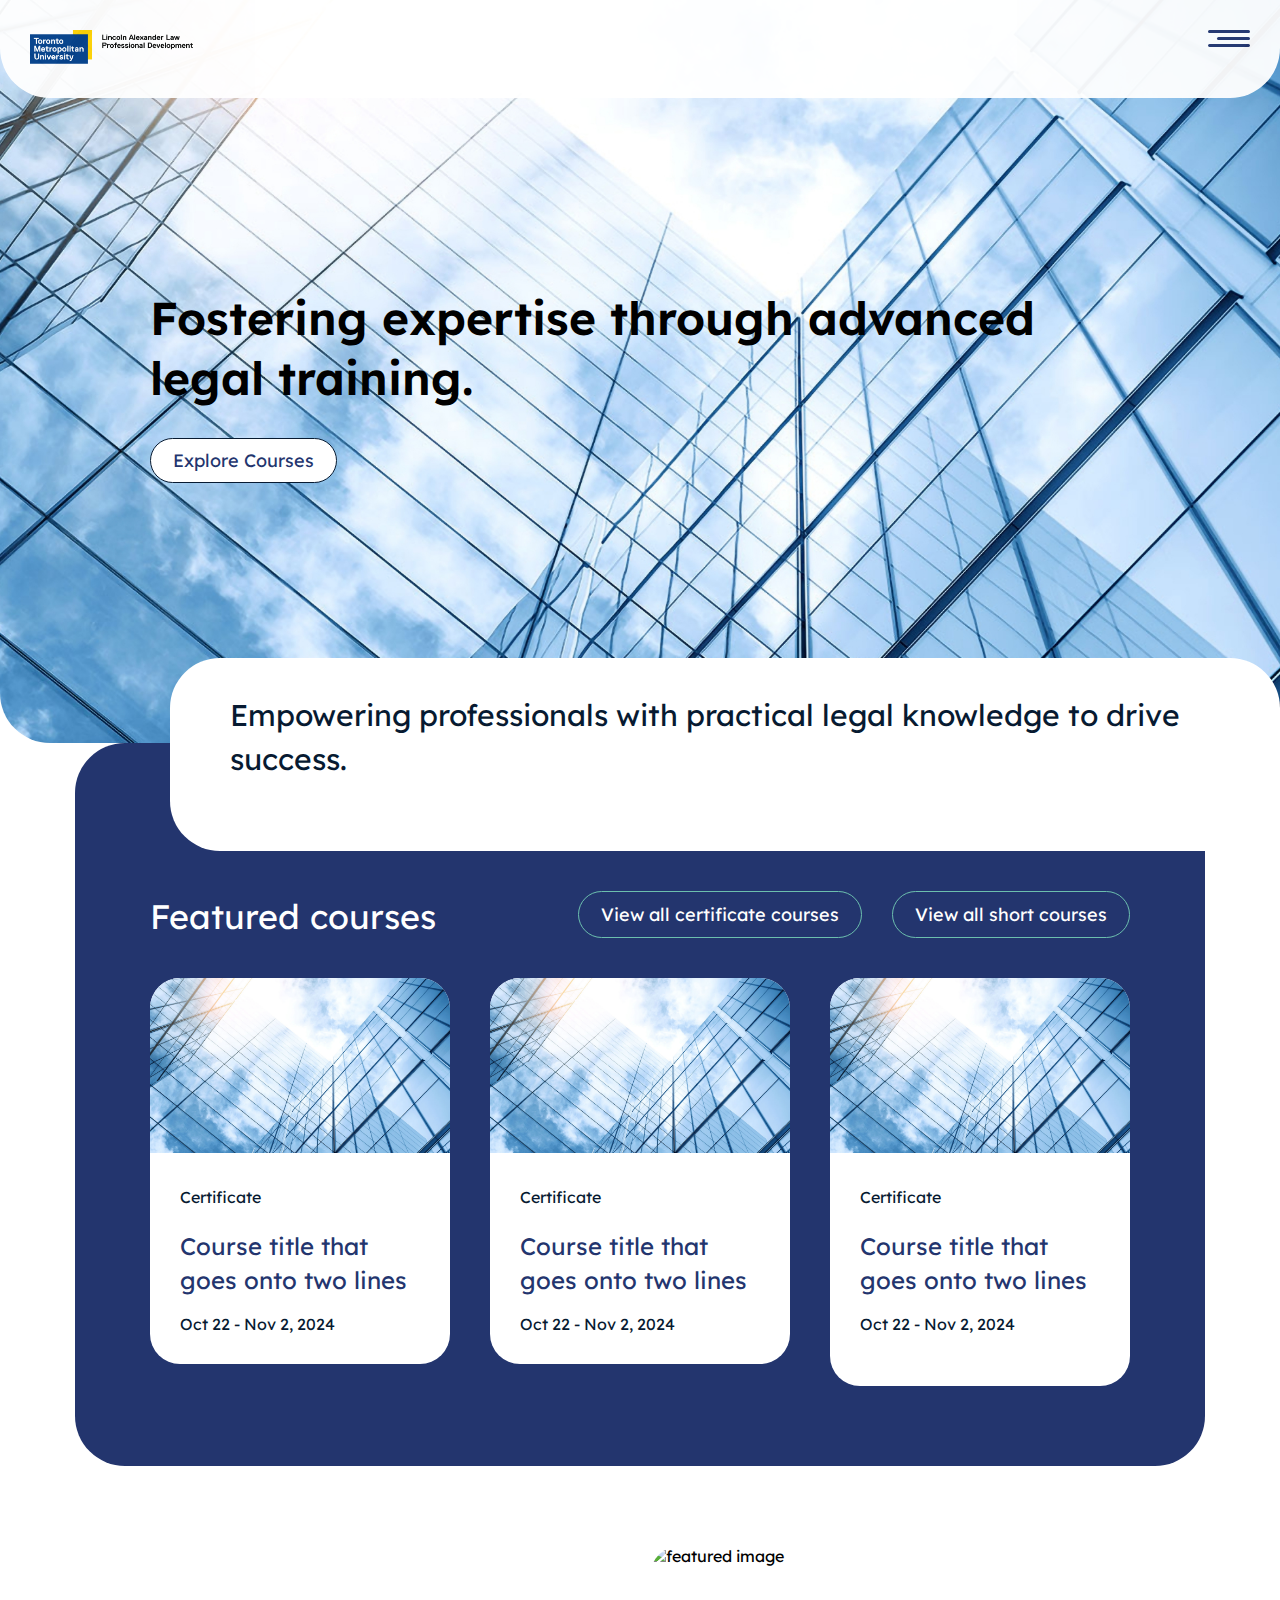
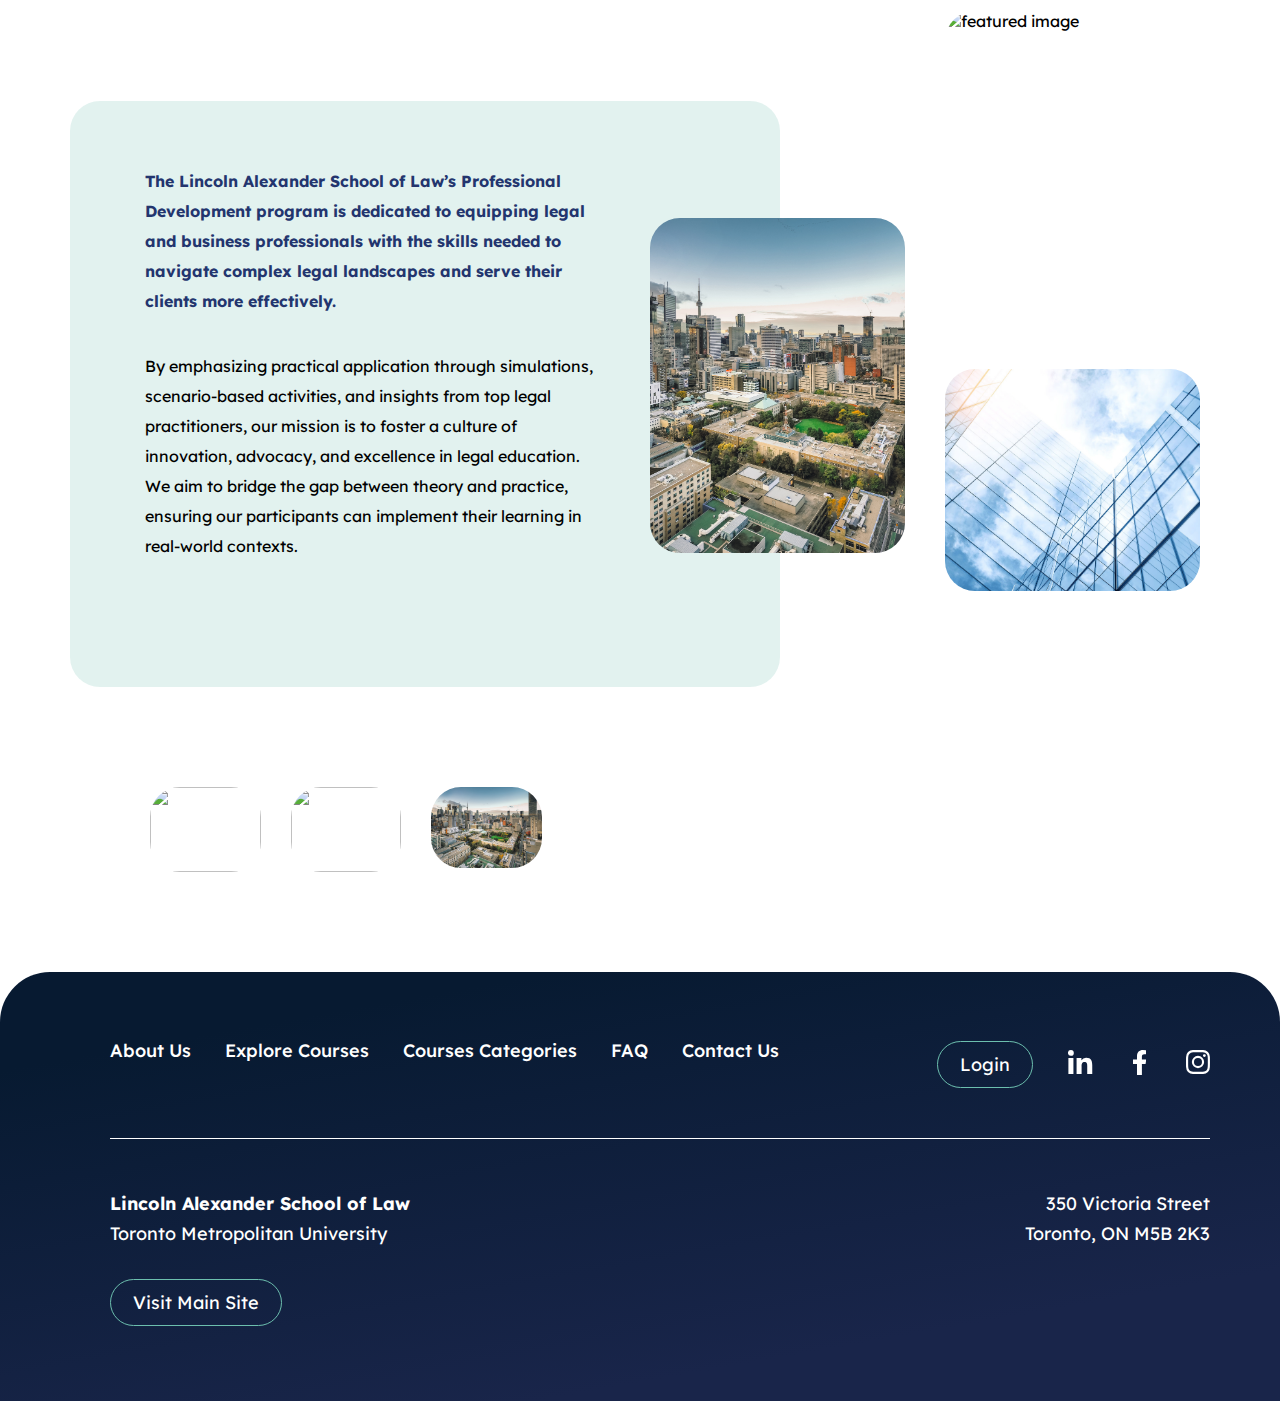
==== index.html @ a950a089 "First commit" ====
<!DOCTYPE html>
<html lang="en">
<head>
    <meta charset="UTF-8">
    <meta name="viewport" content="width=device-width, initial-scale=1.0">

    <!-- fonts -->
    <link rel="preconnect" href="https://fonts.googleapis.com">
    <link rel="preconnect" href="https://fonts.gstatic.com" crossorigin>
    <link href="https://fonts.googleapis.com/css2?family=Lexend:wght@100..900&display=swap" rel="stylesheet">

    <!-- css -->
    <link rel="stylesheet" href="css/style.css">
    <link rel="stylesheet" href="css/header.css">
    <link rel="stylesheet" href="css/homepage/hero.css">
    <link rel="stylesheet" href="css/homepage/resources.css">
    <link rel="stylesheet" href="css/homepage/featured-text.css">
    <link rel="stylesheet" href="css/homepage/testimonial.css">
    <link rel="stylesheet" href="css/footer.css">
     
    <title>Lincoln Alexander Law</title>
</head>
<body>
    <!-- HEADER -->
    <header class="header-wrapper">

        <div class="header-logo-wrapper">
            <a href="#" class="header-logo"><img src="media/logo.png" alt="Lincoln Alexander Law logo"></a>
            <div class="header-hamburger-menu" tabindex="0">

                <svg xmlns="http://www.w3.org/2000/svg" width="42" height="17" viewBox="0 0 42 17">
                    <g id="Group_730" data-name="Group 730" transform="translate(-309 -52)">
                      <g id="Group_729" data-name="Group 729" transform="translate(-308.346 -19.589)">
                        <g id="Group_725" data-name="Group 725" transform="translate(617.346 71.635)">
                          <rect id="Rectangle_730" data-name="Rectangle 730" width="42" height="3" rx="1.5" transform="translate(0 13.955)" fill="#23356e"/>
                          <rect id="Rectangle_731" data-name="Rectangle 731" width="33" height="3" rx="1.5" transform="translate(9 6.955)" fill="#23356e"/>
                          <rect id="Rectangle_732" data-name="Rectangle 732" width="42" height="3" rx="1.5" transform="translate(0 -0.045)" fill="#23356e"/>
                        </g>
                      </g>
                    </g>
                </svg>
                  
            </div>
        </div>
        
        <div class="header-menus">
            <div class="header-secondary-menu">
                <a href="#" class="login-button-laptop btn-white">Login</a>
                <a href="#" class="cart-button-laptop"></a>
                <a href="#" class="search-button-laptop"></a>
                <input class="search-bar" type="search" placeholder="Search">
                <div class="header-hamburger-menu-close" tabindex="0"></div>
            </div>

            <div class="header-primary-menu">
                <a href="#" class="primary-menu-item">About Us</a>
                <a href="#" class="primary-menu-item">Explore Courses <div><!-- sub-menu --></div></a>
                <a href="#" class="primary-menu-item">Courses Categories</a>
                <a href="#" class="primary-menu-item">FAQ</a>
                <a href="#" class="primary-menu-item">Contact Us</a>
            </div>

            <a href="#" class="header-cart-btn"></a>

            <a href="#" class="header-login btn-white">Login</a>

            <div class="social-links">
                <a href="#" class="social-link">
                    <svg xmlns="http://www.w3.org/2000/svg" width="24.256" height="24.255" viewBox="0 0 24.256 24.255">
                        <path id="Icon_awesome-linkedin-in" data-name="Icon awesome-linkedin-in" d="M5.429,24.256H.4V8.062H5.429ZM2.912,5.853a2.926,2.926,0,1,1,2.912-2.94A2.937,2.937,0,0,1,2.912,5.853Zm21.338,18.4H19.232V16.373c0-1.879-.038-4.288-2.615-4.288-2.615,0-3.015,2.041-3.015,4.153v8.018H8.579V8.062H13.4v2.209h.07a5.284,5.284,0,0,1,4.758-2.615c5.089,0,6.025,3.351,6.025,7.7v8.9Z" transform="translate(0 -0.001)" fill="#fff"/>
                    </svg>
                </a>
                <a href="#" class="social-link">
                    <svg xmlns="http://www.w3.org/2000/svg" width="13.439" height="25.092" viewBox="0 0 13.439 25.092">
                        <path id="Icon_awesome-facebook-f" data-name="Icon awesome-facebook-f" d="M14.168,14.114l.7-4.541H10.507V6.626a2.271,2.271,0,0,1,2.56-2.453h1.981V.307A24.157,24.157,0,0,0,11.532,0C7.944,0,5.6,2.175,5.6,6.112V9.573H1.609v4.541H5.6V25.092h4.909V14.114Z" transform="translate(-1.609)" fill="#fff"/>
                    </svg>
                </a>
                <a href="#" class="social-link">
                    <svg id="Group_476" data-name="Group 476" xmlns="http://www.w3.org/2000/svg" width="23.984" height="23.979" viewBox="0 0 23.984 23.979">
                        <path id="Icon_awesome-instagram" data-name="Icon awesome-instagram" d="M11.99,8.079a6.148,6.148,0,1,0,6.148,6.148A6.138,6.138,0,0,0,11.99,8.079Zm0,10.145a4,4,0,1,1,4-4,4,4,0,0,1-4,4Zm7.833-10.4a1.434,1.434,0,1,1-1.434-1.434A1.431,1.431,0,0,1,19.823,7.828Zm4.072,1.455a7.1,7.1,0,0,0-1.937-5.024,7.143,7.143,0,0,0-5.024-1.937c-1.98-.112-7.914-.112-9.893,0A7.133,7.133,0,0,0,2.016,4.254,7.12,7.12,0,0,0,.079,9.278c-.112,1.98-.112,7.914,0,9.893A7.1,7.1,0,0,0,2.016,24.2,7.152,7.152,0,0,0,7.04,26.133c1.98.112,7.914.112,9.893,0A7.1,7.1,0,0,0,21.958,24.2a7.143,7.143,0,0,0,1.937-5.024C24.007,17.192,24.007,11.263,23.895,9.283ZM21.337,21.3a4.047,4.047,0,0,1-2.279,2.279c-1.578.626-5.324.482-7.068.482s-5.5.139-7.068-.482A4.047,4.047,0,0,1,2.642,21.3c-.626-1.578-.482-5.324-.482-7.068s-.139-5.5.482-7.068A4.047,4.047,0,0,1,4.921,4.88C6.5,4.254,10.245,4.4,11.99,4.4s5.5-.139,7.068.482a4.047,4.047,0,0,1,2.279,2.279c.626,1.578.482,5.324.482,7.068S21.963,19.722,21.337,21.3Z" transform="translate(0.005 -2.238)" fill="#fff"/>
                    </svg>
                </a>
            </div>
        </div>
    </header>

    <!-- HOMEPAGE -->
    <main class="hp-hero-wrapper">
        <img style="width: 100%;" src="media/hp-hero-bg.jpg" alt="decorative background image depicting Toronto Metropolitan University" class="hp-hero-img">
        <div class="hp-hero-header">Fostering expertise through advanced legal training.</div>
        <a href="#" class="hp-hero-button btn-lt">Explore Courses</a>
    </main>

    <div class="hp-featured-resources-wrapper">
        <div class="hp-resources-featured-text">Empowering professionals with practical legal knowledge to drive success.</div>
        
        <div class="hp-resources-header">

            <div class="hp-resources-header-laptop">
                <div class="hp-resources-header-text">Featured courses</div>

                <div class="hp-resources-header-buttons-laptop">
                    <a class="hp-resources-link-first-laptop btn">View all certificate courses</a>
                    <a class="hp-resources-link-second-laptop btn">View all short courses</a>
                </div>
            </div>

            <div class="hp-resource-cards">
                <div class="hp-resource-card">
                    <img class="hp-resource-card-image" src="media/hp-hero-bg.jpg" alt="Featured Image">
                    
                    <div class="hp-resource-card-content">
                        <div class="hp-resource-card-taxonomy">Certificate</div>
                        <div class="hp-resource-card-title">Course title that goes onto two lines</div>
                        <div class="hp-resource-card-date">Oct 22 - Nov 2, 2024</div>
                    </div>
                </div>
    
                <div class="hp-resource-card">
                    <img class="hp-resource-card-image" src="media/hp-hero-bg.jpg" alt="Featured Image">
                    
                    <div class="hp-resource-card-content">
                        <div class="hp-resource-card-taxonomy">Certificate</div>
                        <div class="hp-resource-card-title">Course title that goes onto two lines</div>
                        <div class="hp-resource-card-date">Oct 22 - Nov 2, 2024</div>
                    </div>
                </div>
    
                <div class="hp-resource-card">
                    <img class="hp-resource-card-image" src="media/hp-hero-bg.jpg" alt="Featured Image">
                    
                    <div class="hp-resource-card-content">
                        <div class="hp-resource-card-taxonomy">Certificate</div>
                        <div class="hp-resource-card-title">Course title that goes onto two lines</div>
                        <div class="hp-resource-card-date">Oct 22 - Nov 2, 2024</div>
                    </div>
                </div>
            </div>

            <div class="hp-resources-header-buttons">
                <a class="hp-resources-link-first btn">View all certificate courses</a>
                <a class="hp-resources-link-second btn">View all short courses</a>
            </div>
        </div>
    </div>

    <div class="hp-featured-text-wrapper">
        <div class="hp-featured-text">
            <div class="hp-featured-text-title">The Lincoln Alexander School of Law’s Professional Development program is dedicated to equipping legal and business professionals with the skills needed to navigate complex legal landscapes and serve their clients more effectively.</div>
            <div class="hp-featured-text-subtitle">By emphasizing practical application through simulations, scenario-based activities, and insights from top legal practitioners, our mission is to foster a culture of innovation, advocacy, and excellence in legal education. We aim to bridge the gap between theory and practice, ensuring our participants can implement their learning in real-world contexts.</div>
        </div>

        <div class="hp-featured-text-images">
            <img class="hp-featured-text-img hp-featured-text-img-1" src="media/featured-photo-1.jpg" alt="featured image">
            <img class="hp-featured-text-img hp-featured-text-img-2" src="media/featured-photo-2.jpg" alt="featured image">
            <img class="hp-featured-text-img hp-featured-text-img-3" src="media/featured-photo-3.jpg" alt="featured image">
            <img class="hp-featured-text-img hp-featured-text-img-4" src="media/hp-hero-bg.jpg" alt="featured image">
        </div>
    </div>

    <div class="hp-testimonial-wrapper">
        <!-- Mobile/Tablet -->
        <div class="hp-slider-mobile">
            <div class="hp-slider-item-mobile">
                <img src="media/featured-photo-1.jpg">
                <div class="content">
                    <div class="hp-testimonial-text">
                        I have gained valuable insights into the integration of functions like legal with cybersecurity, highlighting the critical importance of this collaboration.
                    </div>
                    <div class="hp-testimonial-author">
                        Neil Gaiman, Creative Writing Specialist, PwC
                    </div>
                </div>
            </div>

            <div class="hp-slider-item-mobile">
                <img src="media/featured-photo-2.jpg">
                <div class="content">
                    <div class="hp-testimonial-text">
                        I have gained valuable insights into the integration of functions like legal with cybersecurity, highlighting the critical importance of this collaboration. The knowledge acquired can be immediately applied to my work with clients. This program was well-designed and thoughtfully executed. I appreciated learning from various experienced professionals. Thank you for this excellent and necessary program.
                    </div>
                    <div class="hp-testimonial-author">
                        Christabel Thomas, Cybersecurity and Privacy Specialist, PwC
                    </div>
                </div>
            </div>

            <div class="hp-slider-item-mobile">
                <img src="media/featured-photo-3.jpg">
                <div class="content">
                    <div class="hp-testimonial-text">
                        I have gained valuable insights into the integration of functions like legal with cybersecurity.
                    </div>
                    <div class="hp-testimonial-author">
                        Christabel Thomas, Cybersecurity and Privacy Specialist, PwC
                    </div>
                </div>
            </div>
        </div>

        <div class="hp-slider-buttons">
            <button class="hp-slider-btn hp-slider-prev" onclick="plusDivs(-1)"></button>
            <button class="hp-slider-btn hp-slider-next" onclick="plusDivs(1)"></button>
        </div>
        
        <!-- Laptop/Desktop -->
        <div class="hp-slider-laptop">
            <div class="hp-slider-item-laptop" style="display:none">
                <img src="media/featured-photo-1.jpg">

                <div class="content">
                    <div class="hp-testimonial-text">
                        I have gained valuable insights into the integration of functions like legal with cybersecurity, highlighting the critical importance of this collaboration. The knowledge acquired can be immediately applied to my work with clients. This program was well-designed and thoughtfully executed. I appreciated learning from various experienced professionals. Thank you for this excellent and necessary program.
                    </div>
                    <div class="hp-testimonial-author">
                        Christabel Thomas, Cybersecurity and Privacy Specialist, PwC
                    </div>
                </div>
            </div>

            <div class="hp-slider-item-laptop" style="display:none">
                <img src="media/featured-photo-2.jpg">

                <div class="content">
                    <div class="hp-testimonial-text">
                        I have gained valuable insights.
                    </div>
                    <div class="hp-testimonial-author">
                        Christabel Thomas, Cybersecurity and Privacy Specialist, PwC
                    </div>
                </div>
            </div>

            <div class="hp-slider-item-laptop" style="display:none">
                <img src="media/featured-photo-3.jpg">

                <div class="content">
                    <div class="hp-testimonial-text">
                        I have gained valuable insights into the integration of functions like legal with cybersecurity.
                    </div>
                    <div class="hp-testimonial-author">
                        Christabel Thomas, Cybersecurity and Privacy Specialist, PwC
                    </div>
                </div>
            </div>
          
            <div class="thumbnails">
              <div class="thumbnail">
                <img class="thumbnail-img" src="media/featured-photo-1.jpg" style="cursor:pointer" onclick="currentDiv(1)">
              </div>
              <div class="thumbnail">
                <img class="thumbnail-img" src="media/featured-photo-2.jpg" style="cursor:pointer" onclick="currentDiv(2)">
              </div>
              <div class="thumbnail">
                <img class="thumbnail-img" src="media/featured-photo-3.jpg" style="cursor:pointer" onclick="currentDiv(3)">
              </div>
            </div>
        </div>
    </div>

    <!-- FOOTER -->
    <footer class="footer-wrapper">
        <div class="footer-top-content">

            <div class="footer-secondary-menu">
                <div class="social-links">
                    <a href="#" class="social-link">
                        <svg xmlns="http://www.w3.org/2000/svg" width="24.256" height="24.255" viewBox="0 0 24.256 24.255">
                            <path id="Icon_awesome-linkedin-in" data-name="Icon awesome-linkedin-in" d="M5.429,24.256H.4V8.062H5.429ZM2.912,5.853a2.926,2.926,0,1,1,2.912-2.94A2.937,2.937,0,0,1,2.912,5.853Zm21.338,18.4H19.232V16.373c0-1.879-.038-4.288-2.615-4.288-2.615,0-3.015,2.041-3.015,4.153v8.018H8.579V8.062H13.4v2.209h.07a5.284,5.284,0,0,1,4.758-2.615c5.089,0,6.025,3.351,6.025,7.7v8.9Z" transform="translate(0 -0.001)" fill="#fff"/>
                        </svg>
                    </a>
                    <a href="#" class="social-link">
                        <svg xmlns="http://www.w3.org/2000/svg" width="13.439" height="25.092" viewBox="0 0 13.439 25.092">
                            <path id="Icon_awesome-facebook-f" data-name="Icon awesome-facebook-f" d="M14.168,14.114l.7-4.541H10.507V6.626a2.271,2.271,0,0,1,2.56-2.453h1.981V.307A24.157,24.157,0,0,0,11.532,0C7.944,0,5.6,2.175,5.6,6.112V9.573H1.609v4.541H5.6V25.092h4.909V14.114Z" transform="translate(-1.609)" fill="#fff"/>
                        </svg>
                    </a>
                    <a href="#" class="social-link">
                        <svg id="Group_476" data-name="Group 476" xmlns="http://www.w3.org/2000/svg" width="23.984" height="23.979" viewBox="0 0 23.984 23.979">
                            <path id="Icon_awesome-instagram" data-name="Icon awesome-instagram" d="M11.99,8.079a6.148,6.148,0,1,0,6.148,6.148A6.138,6.138,0,0,0,11.99,8.079Zm0,10.145a4,4,0,1,1,4-4,4,4,0,0,1-4,4Zm7.833-10.4a1.434,1.434,0,1,1-1.434-1.434A1.431,1.431,0,0,1,19.823,7.828Zm4.072,1.455a7.1,7.1,0,0,0-1.937-5.024,7.143,7.143,0,0,0-5.024-1.937c-1.98-.112-7.914-.112-9.893,0A7.133,7.133,0,0,0,2.016,4.254,7.12,7.12,0,0,0,.079,9.278c-.112,1.98-.112,7.914,0,9.893A7.1,7.1,0,0,0,2.016,24.2,7.152,7.152,0,0,0,7.04,26.133c1.98.112,7.914.112,9.893,0A7.1,7.1,0,0,0,21.958,24.2a7.143,7.143,0,0,0,1.937-5.024C24.007,17.192,24.007,11.263,23.895,9.283ZM21.337,21.3a4.047,4.047,0,0,1-2.279,2.279c-1.578.626-5.324.482-7.068.482s-5.5.139-7.068-.482A4.047,4.047,0,0,1,2.642,21.3c-.626-1.578-.482-5.324-.482-7.068s-.139-5.5.482-7.068A4.047,4.047,0,0,1,4.921,4.88C6.5,4.254,10.245,4.4,11.99,4.4s5.5-.139,7.068.482a4.047,4.047,0,0,1,2.279,2.279c.626,1.578.482,5.324.482,7.068S21.963,19.722,21.337,21.3Z" transform="translate(0.005 -2.238)" fill="#fff"/>
                        </svg>
                    </a>
                </div>

                <a href="#" class="login-button btn">Login</a>
            </div>

            <div class="footer-primary-menu">
                <a href="#" class="primary-menu-item">About Us</a>
                <a href="#" class="primary-menu-item">Explore Courses <div><!-- sub-menu --></div></a>
                <a href="#" class="primary-menu-item">Courses Categories</a>
                <a href="#" class="primary-menu-item">FAQ</a>
                <a href="#" class="primary-menu-item">Contact Us</a>
            </div>
           
        </div>

        <div class="footer-bottom-content">
            <div class="footer-credentials">
                <div class="footer-credentials-text">
                    <b>Lincoln Alexander School of Law</b>
                    Toronto Metropolitan University
                </div>

                <a class="footer-credentials-button btn" href="#">Visit Main Site</a>
            </div>

            <div class="footer-address">350 Victoria Street <br> Toronto, ON M5B 2K3</div>
        </div>
    </footer>

    <!-- hamburger menu script -->
    <script>
        document.querySelector('.header-hamburger-menu').addEventListener('click', function() {
            document.querySelector('.header-menus').classList.add('active');
        });

        document.querySelector('.header-hamburger-menu-close').addEventListener('click', function() {
            document.querySelector('.header-menus').classList.remove('active');
        });

        document.querySelector('.header-hamburger-menu').addEventListener('keydown', function(event) {
            if (event.key === 'Enter') {
                document.querySelector('.header-menus').classList.add('active');
            }
        });

        document.querySelector('.header-hamburger-menu-close').addEventListener('keydown', function(event) {
            if (event.key === 'Enter') {
                document.querySelector('.header-menus').classList.remove('active');
            }
        });
    </script>

    <!-- mobile testimonial slider script -->
    <script>
        var slideIndex = 1;
        showDivs(slideIndex);
        
        function plusDivs(n) {
            showDivs(slideIndex += n);
        }
        
        function showDivs(n) {
            var i;
            var x = document.getElementsByClassName("hp-slider-item-mobile");
            if (n > x.length) {slideIndex = 1}
            if (n < 1) {slideIndex = x.length}
            for (i = 0; i < x.length; i++) {
                x[i].style.display = "none";  
            }
            x[slideIndex-1].style.display = "block";  
        }
    </script>

    <!-- laptop testimonial slider script -->
    <script>
        function currentDiv(n) {
        showDivs(slideIndex = n);
        }
        
        function showDivs(n) {
        var i;
        var x = document.getElementsByClassName("hp-slider-item-laptop");
        var dots = document.getElementsByClassName("thumbnail-img");
        if (n > x.length) {slideIndex = 1}
        if (n < 1) {slideIndex = x.length}
        for (i = 0; i < x.length; i++) {
            x[i].style.display = "none";
        }
        for (i = 0; i < dots.length; i++) {
            dots[i].className = dots[i].className.replace(" w3-opacity-off", "");
        }
        x[slideIndex-1].style.display = "flex";
        dots[slideIndex-1].className += " w3-opacity-off";
        }
    </script>
</body>
</html>
---- css/style.css ----
body {
    font-family: "Lexend", sans-serif;
    margin: 0;
}

a {
    text-decoration: none;
}

a:focus {
    outline-offset: 2px;
    outline: 2px dotted var(--gradient-blue);
    text-decoration: underline;
}

a:hover {
    text-decoration: underline;
}

.header-wrapper .header-logo img { 
    height: auto;
    width: 163px;
}

/* colours & font weight */
:root {
    --white: #FFFFFF;
    --black: #000000;
    --yellow: #FEDC00;
    --green: #6CBFAE;
    --light-blue: #084E99;
    --blue: #23356E;
    --dark-blue: #071A31;
    --gradient-blue: linear-gradient(170deg, rgba(7,26,49,1) 15%, rgba(25,37,74,1) 80%);

    --light: 300;
    --regular: 400;
    --medium: 500;
    --semibold: 600;
    --bold: 700;
    --extrabold: 800;
}

/* buttons */
.btn {
    background-color: transparent;
    border-radius: 25px;
    border: 1px solid var(--green);
    color: var(--white);
    display: flex;
    font-size: 18px;
    padding: 11px 22px;
    width: fit-content;
    height: fit-content;
}

.btn:focus,
.btn-lt:focus,
.btn-white:focus {
    /* outline-offset: 4px;
    outline: 2px dotted var(--white); */
    text-decoration: none;
    position: relative;
}

.btn:focus:before,
.btn-lt:focus:before,
.btn-white:focus:before {
    content: "";
    top: -6px;
    left: -6px;
    right: -6px;
    bottom: -6px;
    border: var(--black) 2px dotted;
    position: absolute;
}

.btn:focus::after,
.btn-lt:focus::after,
.btn-white:focus::after {
    content: "";
    top: -10px;
    left: -10px;
    right: -10px;
    bottom: -10px;
    border: var(--white) 2px dotted;
    position: absolute;
}

.btn:hover,
.btn-lt:hover,
.btn-white:hover {
    text-decoration: none;
}

.btn-lt {
    background-color: var(--white);
    border-radius: 25px;
    border: 1px solid var(--dark-blue);
    color: var(--blue);
    display: flex;
    font-size: 18px;
    padding: 10px 22px;
    width: fit-content;
    height: fit-content;
}

.btn-white {
    background-color: var(--white);
    border-radius: 25px;
    border: 1px solid var(--white);
    color: var(--blue);
    display: flex;
    font-size: 18px;
    padding: 10px 22px;
    width: fit-content;
    height: fit-content;
}
---- css/header.css ----
.header-wrapper .header-logo-wrapper { 
    background-color: white;
    border-radius: 0 0 50px 50px;
    display: flex;
    justify-content: space-between;
    opacity: 0.95;
    padding: 30px;
}

.header-wrapper .header-logo:focus {
    outline-offset: 2px;
    outline: 2px dotted var(--black);
}

.header-wrapper .header-logo img { 
    height: auto;
    width: 163px;
}

.header-wrapper .header-menus {
    display: none;
    align-items: center;
    background-color: var(--blue);
    flex-direction: column;
    height: 100%;
    justify-content: center;
    left: 0;
    position: fixed;
    top: 0;
    width: 100%;
    z-index: 1000;
}

.header-wrapper .header-menus.active {
    display: flex;
    justify-content: flex-start;
}

.header-wrapper .header-hamburger-menu {
    cursor: pointer;
}

.header-wrapper .header-hamburger-menu:focus {
    outline-offset: 2px;
    outline: 2px dotted var(--black);
}

.header-wrapper .header-menus .header-secondary-menu { 
    align-items: center;
    display: flex;
    flex-direction: row;
    padding: 45px 35px;
}

.header-wrapper .header-menus .header-secondary-menu .login-button-laptop { 
    display: none;
}

.header-wrapper .header-menus .header-secondary-menu .cart-button-laptop { 
    display: none;
}

/* .header-wrapper .header-menus .header-secondary-menu .cart-button-laptop img { 

}

.header-wrapper .header-menus .header-secondary-menu .search-button { 
   
}

.header-wrapper .header-menus .header-secondary-menu .search-button img { 

} */

.header-wrapper .header-menus .header-secondary-menu .search-bar { 
    border-radius: 22px;
    border: none;
    color: var(--dark-blue);
    font-size: 16px;
    height: 44px;
    padding: 0 15px;
}

.header-wrapper .header-menus .header-secondary-menu .search-bar:focus {
    outline-offset: 5px;
    outline: 2px dotted var(--white);
}

::placeholder {
    color: var(--dark-blue);
    opacity: 1;
}
  
::-ms-input-placeholder {
    color: var(--dark-blue);
}

.header-wrapper .header-menus .header-secondary-menu .header-hamburger-menu-close { 
   content: url("data:image/svg+xml,%3Csvg id='Component_38_1' data-name='Component 38 – 1' xmlns='http://www.w3.org/2000/svg' width='45.539' height='45.539' viewBox='0 0 45.539 45.539'%3E%3Cg id='Ellipse_5158' data-name='Ellipse 5158' fill='none' stroke='%23fff' stroke-width='4'%3E%3Ccircle cx='22.769' cy='22.769' r='22.769' stroke='none'/%3E%3Ccircle cx='22.769' cy='22.769' r='20.769' fill='none'/%3E%3C/g%3E%3Cg id='Group_659' data-name='Group 659' transform='translate(22.77 10.809) rotate(45)'%3E%3Cpath id='Path_615' data-name='Path 615' d='M0,0V16.914' transform='translate(8.457)' fill='none' stroke='%23fff' stroke-width='4'/%3E%3Cpath id='Path_616' data-name='Path 616' d='M0,0V16.914' transform='translate(16.914 8.456) rotate(90)' fill='none' stroke='%23fff' stroke-width='4'/%3E%3C/g%3E%3Cg id='Group_667' data-name='Group 667' transform='translate(22.77 10.809) rotate(45)'%3E%3Cpath id='Path_615-2' data-name='Path 615' d='M0,0V16.914' transform='translate(8.457)' fill='none' stroke='%23fff' stroke-width='4'/%3E%3Cpath id='Path_616-2' data-name='Path 616' d='M0,0V16.914' transform='translate(16.914 8.456) rotate(90)' fill='none' stroke='%23fff' stroke-width='4'/%3E%3C/g%3E%3C/svg%3E%0A");
   margin-left: 23px;
}

.header-wrapper .header-menus .header-secondary-menu .header-hamburger-menu-close:focus { 
    outline-offset: 5px;
    outline: 2px dotted var(--white);
}

.header-wrapper .header-menus .header-primary-menu { 
    align-items: center;
    display: flex;
    flex-direction: column;
    margin-bottom: 43px;
}

.header-wrapper .header-menus .header-cart-btn { 
    height: 45px;
    width: 45px;
    margin-bottom: 60px;
}

.header-wrapper .header-menus .header-cart-btn:hover::after,
.header-wrapper .header-menus .header-cart-btn:focus::after { 
    content: url("data:image/svg+xml,%3Csvg id='Component_23_5' data-name='Component 23 – 5' xmlns='http://www.w3.org/2000/svg' width='45' height='45' viewBox='0 0 45 45'%3E%3Cg id='Path_646' data-name='Path 646' fill='%23fff'%3E%3Cpath d='M 22.5 44.5 C 19.52980041503906 44.5 16.64871025085449 43.91838836669922 13.93675994873047 42.77133941650391 C 11.31707000732422 41.66329956054688 8.964249610900879 40.07695007324219 6.943649768829346 38.05635070800781 C 4.923049926757812 36.03575134277344 3.336699962615967 33.68292999267578 2.228660106658936 31.06324005126953 C 1.081609964370728 28.35128974914551 0.5 25.47019958496094 0.5 22.5 C 0.5 19.52980041503906 1.081609964370728 16.64871025085449 2.228660106658936 13.93675994873047 C 3.336699962615967 11.31707000732422 4.923049926757812 8.964249610900879 6.943649768829346 6.943649768829346 C 8.964249610900879 4.923049926757812 11.31707000732422 3.336699962615967 13.93675994873047 2.228660106658936 C 16.64871025085449 1.081609964370728 19.52980041503906 0.5 22.5 0.5 C 25.47019958496094 0.5 28.35128974914551 1.081609964370728 31.06324005126953 2.228660106658936 C 33.68292999267578 3.336699962615967 36.03575134277344 4.923049926757812 38.05635070800781 6.943649768829346 C 40.07695007324219 8.964249610900879 41.66329956054688 11.31707000732422 42.77133941650391 13.93675994873047 C 43.91838836669922 16.64871025085449 44.5 19.52980041503906 44.5 22.5 C 44.5 25.47019958496094 43.91838836669922 28.35128974914551 42.77133941650391 31.06324005126953 C 41.66329956054688 33.68292999267578 40.07695007324219 36.03575134277344 38.05635070800781 38.05635070800781 C 36.03575134277344 40.07695007324219 33.68292999267578 41.66329956054688 31.06324005126953 42.77133941650391 C 28.35128974914551 43.91838836669922 25.47019958496094 44.5 22.5 44.5 Z' stroke='none'/%3E%3Cpath d='M 22.5 1 C 19.59708023071289 1 16.78152084350586 1.568321228027344 14.13154029846191 2.689170837402344 C 11.57144927978516 3.771991729736328 9.272048950195312 5.322360992431641 7.297199249267578 7.297199249267578 C 5.322360992431641 9.272048950195312 3.771991729736328 11.57144927978516 2.689170837402344 14.13154029846191 C 1.568321228027344 16.78152084350586 1 19.59708023071289 1 22.5 C 1 25.40291976928711 1.568321228027344 28.21847915649414 2.689170837402344 30.86845970153809 C 3.771991729736328 33.42855072021484 5.322360992431641 35.72795104980469 7.297199249267578 37.70280075073242 C 9.272048950195312 39.67763900756836 11.57144927978516 41.22800827026367 14.13154029846191 42.31082916259766 C 16.78152084350586 43.43167877197266 19.59708023071289 44 22.5 44 C 25.40291976928711 44 28.21847915649414 43.43167877197266 30.86845970153809 42.31082916259766 C 33.42855072021484 41.22800827026367 35.72795104980469 39.67763900756836 37.70280075073242 37.70280075073242 C 39.67763900756836 35.72795104980469 41.22800827026367 33.42855072021484 42.31082916259766 30.86845970153809 C 43.43167877197266 28.21847915649414 44 25.40291976928711 44 22.5 C 44 19.59708023071289 43.43167877197266 16.78152084350586 42.31082916259766 14.13154029846191 C 41.22800827026367 11.57144927978516 39.67763900756836 9.272048950195312 37.70280075073242 7.297199249267578 C 35.72795104980469 5.322360992431641 33.42855072021484 3.771991729736328 30.86845970153809 2.689170837402344 C 28.21847915649414 1.568321228027344 25.40291976928711 1 22.5 1 M 22.5 0 C 34.92641067504883 0 45 10.07358932495117 45 22.5 C 45 34.92641067504883 34.92641067504883 45 22.5 45 C 10.07358932495117 45 0 34.92641067504883 0 22.5 C 0 10.07358932495117 10.07358932495117 0 22.5 0 Z' stroke='none' fill='%2323356e'/%3E%3C/g%3E%3Cg id='Icon_feather-shopping-cart' data-name='Icon feather-shopping-cart' transform='translate(12.342 14.028)'%3E%3Cpath id='Path_550' data-name='Path 550' d='M13.614,30.807A.807.807,0,1,1,12.807,30,.807.807,0,0,1,13.614,30.807Z' transform='translate(-6.352 -14.669)' fill='%23fff' stroke='%2323356e' stroke-linecap='round' stroke-linejoin='round' stroke-width='2'/%3E%3Cpath id='Path_551' data-name='Path 551' d='M30.114,30.807A.807.807,0,1,1,29.307,30,.807.807,0,0,1,30.114,30.807Z' transform='translate(-13.976 -14.669)' fill='%23fff' stroke='%2323356e' stroke-linecap='round' stroke-linejoin='round' stroke-width='2'/%3E%3Cpath id='Path_552' data-name='Path 552' d='M1.5,1.5H4.728L6.89,12.3A1.614,1.614,0,0,0,8.5,13.6h7.843a1.614,1.614,0,0,0,1.614-1.3l1.291-6.77H5.534' transform='translate(-1.5 -1.5)' fill='%23fff' stroke='%2323356e' stroke-linecap='round' stroke-linejoin='round' stroke-width='2'/%3E%3C/g%3E%3C/svg%3E%0A");
}

.header-wrapper .header-menus .header-cart-btn:focus::after {
    outline: 2px dotted var(--white);
    outline-offset: 4px;
}

.header-wrapper .header-menus .header-cart-btn::after { 
    height: 45px;
    width: 45px;
    display: block;
    transition: content 0.3s;
    content: url("data:image/svg+xml,%3Csvg id='Component_23_5' data-name='Component 23 – 5' xmlns='http://www.w3.org/2000/svg' width='45' height='45' viewBox='0 0 45 45'%3E%3Cg id='Path_646' data-name='Path 646' fill='rgba(35,53,110,0)'%3E%3Cpath d='M 22.5 44.5 C 19.52980041503906 44.5 16.64871025085449 43.91838836669922 13.93675994873047 42.77133941650391 C 11.31707000732422 41.66329956054688 8.964249610900879 40.07695007324219 6.943649768829346 38.05635070800781 C 4.923049926757812 36.03575134277344 3.336699962615967 33.68292999267578 2.228660106658936 31.06324005126953 C 1.081609964370728 28.35128974914551 0.5 25.47019958496094 0.5 22.5 C 0.5 19.52980041503906 1.081609964370728 16.64871025085449 2.228660106658936 13.93675994873047 C 3.336699962615967 11.31707000732422 4.923049926757812 8.964249610900879 6.943649768829346 6.943649768829346 C 8.964249610900879 4.923049926757812 11.31707000732422 3.336699962615967 13.93675994873047 2.228660106658936 C 16.64871025085449 1.081609964370728 19.52980041503906 0.5 22.5 0.5 C 25.47019958496094 0.5 28.35128974914551 1.081609964370728 31.06324005126953 2.228660106658936 C 33.68292999267578 3.336699962615967 36.03575134277344 4.923049926757812 38.05635070800781 6.943649768829346 C 40.07695007324219 8.964249610900879 41.66329956054688 11.31707000732422 42.77133941650391 13.93675994873047 C 43.91838836669922 16.64871025085449 44.5 19.52980041503906 44.5 22.5 C 44.5 25.47019958496094 43.91838836669922 28.35128974914551 42.77133941650391 31.06324005126953 C 41.66329956054688 33.68292999267578 40.07695007324219 36.03575134277344 38.05635070800781 38.05635070800781 C 36.03575134277344 40.07695007324219 33.68292999267578 41.66329956054688 31.06324005126953 42.77133941650391 C 28.35128974914551 43.91838836669922 25.47019958496094 44.5 22.5 44.5 Z' stroke='none'/%3E%3Cpath d='M 22.5 1 C 19.59708023071289 1 16.78152084350586 1.568321228027344 14.13154029846191 2.689170837402344 C 11.57144927978516 3.771991729736328 9.272048950195312 5.322360992431641 7.297199249267578 7.297199249267578 C 5.322360992431641 9.272048950195312 3.771991729736328 11.57144927978516 2.689170837402344 14.13154029846191 C 1.568321228027344 16.78152084350586 1 19.59708023071289 1 22.5 C 1 25.40291976928711 1.568321228027344 28.21847915649414 2.689170837402344 30.86845970153809 C 3.771991729736328 33.42855072021484 5.322360992431641 35.72795104980469 7.297199249267578 37.70280075073242 C 9.272048950195312 39.67763900756836 11.57144927978516 41.22800827026367 14.13154029846191 42.31082916259766 C 16.78152084350586 43.43167877197266 19.59708023071289 44 22.5 44 C 25.40291976928711 44 28.21847915649414 43.43167877197266 30.86845970153809 42.31082916259766 C 33.42855072021484 41.22800827026367 35.72795104980469 39.67763900756836 37.70280075073242 37.70280075073242 C 39.67763900756836 35.72795104980469 41.22800827026367 33.42855072021484 42.31082916259766 30.86845970153809 C 43.43167877197266 28.21847915649414 44 25.40291976928711 44 22.5 C 44 19.59708023071289 43.43167877197266 16.78152084350586 42.31082916259766 14.13154029846191 C 41.22800827026367 11.57144927978516 39.67763900756836 9.272048950195312 37.70280075073242 7.297199249267578 C 35.72795104980469 5.322360992431641 33.42855072021484 3.771991729736328 30.86845970153809 2.689170837402344 C 28.21847915649414 1.568321228027344 25.40291976928711 1 22.5 1 M 22.5 0 C 34.92641067504883 0 45 10.07358932495117 45 22.5 C 45 34.92641067504883 34.92641067504883 45 22.5 45 C 10.07358932495117 45 0 34.92641067504883 0 22.5 C 0 10.07358932495117 10.07358932495117 0 22.5 0 Z' stroke='none' fill='%23fff'/%3E%3C/g%3E%3Cg id='Icon_feather-shopping-cart' data-name='Icon feather-shopping-cart' transform='translate(12.342 14.028)'%3E%3Cpath id='Path_550' data-name='Path 550' d='M13.614,30.807A.807.807,0,1,1,12.807,30,.807.807,0,0,1,13.614,30.807Z' transform='translate(-6.352 -14.669)' fill='none' stroke='%23fff' stroke-linecap='round' stroke-linejoin='round' stroke-width='2'/%3E%3Cpath id='Path_551' data-name='Path 551' d='M30.114,30.807A.807.807,0,1,1,29.307,30,.807.807,0,0,1,30.114,30.807Z' transform='translate(-13.976 -14.669)' fill='none' stroke='%23fff' stroke-linecap='round' stroke-linejoin='round' stroke-width='2'/%3E%3Cpath id='Path_552' data-name='Path 552' d='M1.5,1.5H4.728L6.89,12.3A1.614,1.614,0,0,0,8.5,13.6h7.843a1.614,1.614,0,0,0,1.614-1.3l1.291-6.77H5.534' transform='translate(-1.5 -1.5)' fill='none' stroke='%23fff' stroke-linecap='round' stroke-linejoin='round' stroke-width='2'/%3E%3C/g%3E%3C/svg%3E%0A");
}

.header-wrapper .header-menus .header-primary-menu .primary-menu-item { 
    color: var(--white);
    padding-bottom: 17px;
    padding-top: 17px;
}

.header-wrapper .header-menus .header-primary-menu .primary-menu-item:focus {
    outline-offset: 5px;
    outline: 2px dotted var(--white);
}

.header-wrapper .header-menus .social-links { 
    display: flex;
    justify-content: center;
    padding: 60px 0 75px 0;
}

.header-wrapper .header-menus .social-links .social-link { 
    margin-left: 20px;
    margin-right: 20px;
}

/* Media Queries */
@media (min-width: 650px) {
    
}

@media (min-width: 1100px) {

}

@media (min-width: 1441px) {

}
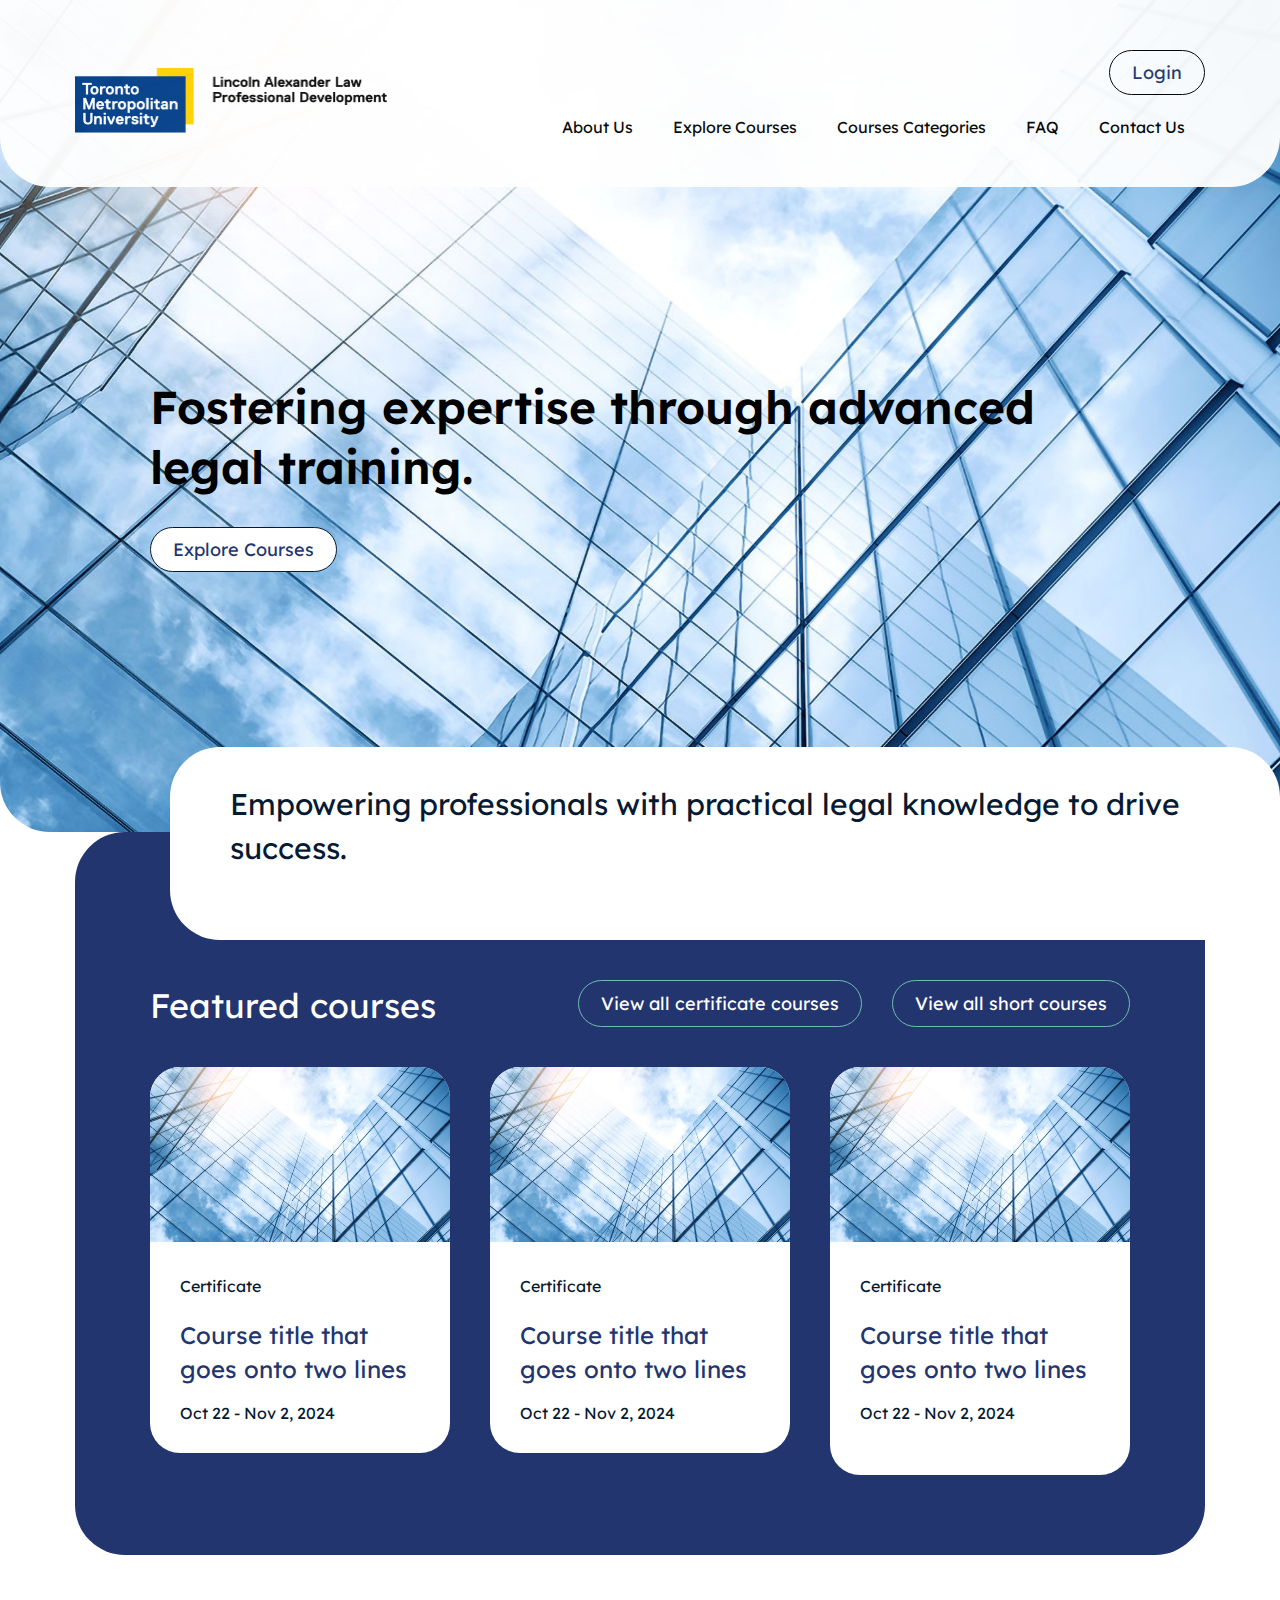
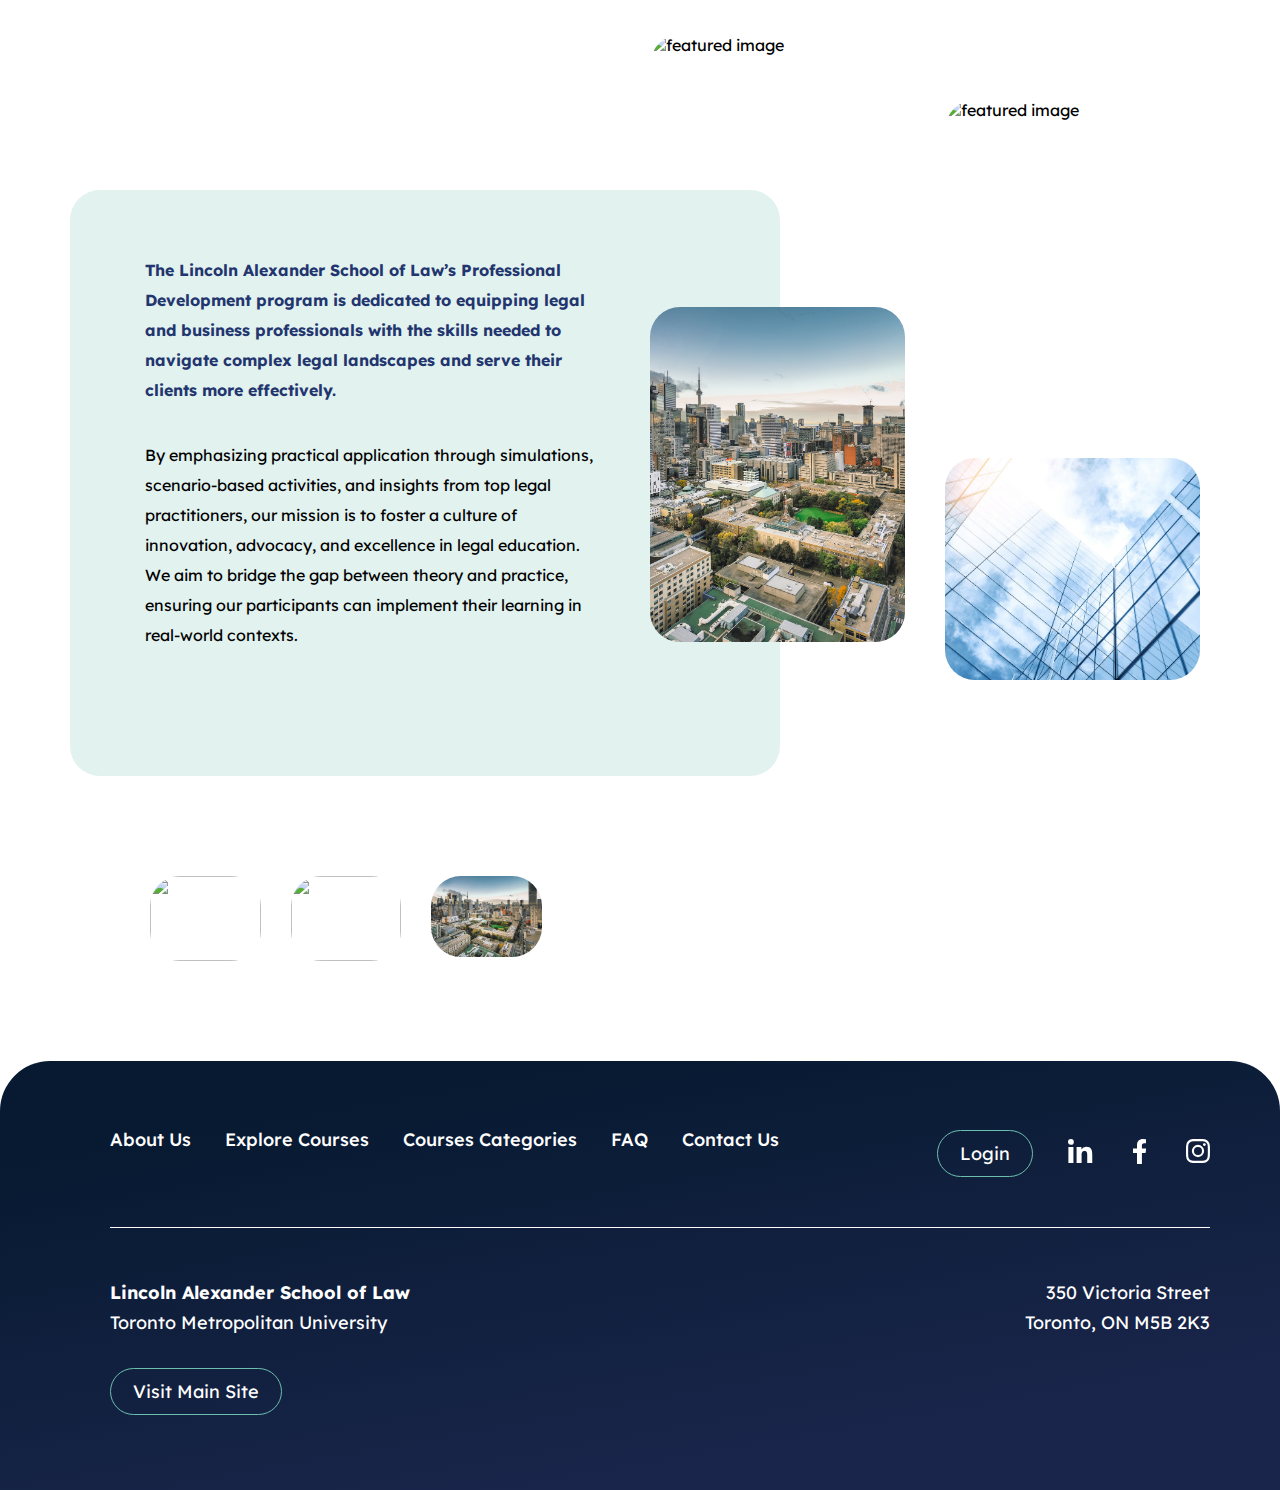
==== commit aa79fe5e: "homepage dev 2.0" ====
--- a/index.html
+++ b/index.html
@@ -41,13 +41,27 @@
                 </svg>
                   
             </div>
+
+            <div class="header-menus-laptop">
+                <div class="header-secondary-menu-laptop">
+                    <a href="#" class="login-button-laptop btn-white">Login</a>
+                    <a href="#" class="cart-button-laptop"></a>
+                    <a href="#" class="search-button-laptop"></a>
+                </div>
+
+                <div class="header-primary-menu-laptop">
+                    <a href="#" class="primary-menu-item-laptop">About Us</a>
+                    <a href="#" class="primary-menu-item-laptop">Explore Courses <div><!-- sub-menu --></div></a>
+                    <a href="#" class="primary-menu-item-laptop">Courses Categories</a>
+                    <a href="#" class="primary-menu-item-laptop">FAQ</a>
+                    <a href="#" class="primary-menu-item-laptop">Contact Us</a>
+                </div>
+            </div>
         </div>
         
         <div class="header-menus">
             <div class="header-secondary-menu">
                 <a href="#" class="login-button-laptop btn-white">Login</a>
-                <a href="#" class="cart-button-laptop"></a>
-                <a href="#" class="search-button-laptop"></a>
                 <input class="search-bar" type="search" placeholder="Search">
                 <div class="header-hamburger-menu-close" tabindex="0"></div>
             </div>
@@ -192,7 +206,7 @@
                         I have gained valuable insights into the integration of functions like legal with cybersecurity.
                     </div>
                     <div class="hp-testimonial-author">
-                        Christabel Thomas, Cybersecurity and Privacy Specialist, PwC
+                        Lorem Ipsum, Cybersecurity and Privacy Specialist, PwC
                     </div>
                 </div>
             </div>
--- a/css/style.css
+++ b/css/style.css
@@ -57,13 +57,14 @@
 .btn:focus,
 .btn-lt:focus,
 .btn-white:focus {
-    /* outline-offset: 4px;
-    outline: 2px dotted var(--white); */
+    outline-offset: 4px;
+    outline: 2px dotted var(--white);
     text-decoration: none;
     position: relative;
+    border-width: 3px;
 }
 
-.btn:focus:before,
+/* .btn:focus:before,
 .btn-lt:focus:before,
 .btn-white:focus:before {
     content: "";
@@ -85,12 +86,27 @@
     bottom: -10px;
     border: var(--white) 2px dotted;
     position: absolute;
-}
+} */
 
 .btn:hover,
 .btn-lt:hover,
 .btn-white:hover {
     text-decoration: none;
+    outline: 3px solid;
+    cursor: pointer;
+}
+
+.btn:hover {
+    outline-color: var(--green);
+}
+
+.btn-lt:hover {
+    outline-color: var(--dark-blue);
+
+}
+
+.btn-white:hover {
+    outline-color: var(--white);
 }
 
 .btn-lt {
--- a/css/header.css
+++ b/css/header.css
@@ -1,3 +1,7 @@
+.header-menus-laptop {
+    display: none;
+}
+
 .header-wrapper .header-logo-wrapper { 
     background-color: white;
     border-radius: 0 0 50px 50px;
@@ -60,18 +64,6 @@
     display: none;
 }
 
-/* .header-wrapper .header-menus .header-secondary-menu .cart-button-laptop img { 
-
-}
-
-.header-wrapper .header-menus .header-secondary-menu .search-button { 
-   
-}
-
-.header-wrapper .header-menus .header-secondary-menu .search-button img { 
-
-} */
-
 .header-wrapper .header-menus .header-secondary-menu .search-bar { 
     border-radius: 22px;
     border: none;
@@ -160,11 +152,120 @@
 
 /* Media Queries */
 @media (min-width: 650px) {
-    
+
+    .header-wrapper .header-logo-wrapper { 
+        padding: 50px 75px;
+    }
+    
+    .header-wrapper .header-logo img { 
+        width: 312px;
+    }
+    
+    .header-wrapper .header-menus {
+        display: none;
+        height: fit-content;
+        left: 50%;
+        position: fixed;
+        top: 0;
+        width: 50%;
+        border-radius: 30px 0 0 30px;
+    }
+    
+    .header-wrapper .header-menus.active {
+        display: flex;
+    }
 }
 
 @media (min-width: 1100px) {
 
+    .header-wrapper .header-logo-wrapper { 
+        display: flex;
+        justify-content: space-between;
+        padding: 50px 75px;
+        align-items: flex-end;
+    }
+    
+    
+    .header-wrapper .header-logo img { 
+        width: 312px;
+    }
+    
+    .header-wrapper .header-menus {
+        display: none;
+    }
+    
+    .header-wrapper .header-hamburger-menu {
+        display: none;
+    }
+
+    .header-wrapper .header-menus-laptop {
+        display: flex;
+        flex-direction: column;
+        align-items: flex-end;
+    }
+    
+    .header-wrapper .header-menus-laptop .header-secondary-menu-laptop { 
+        align-items: center;
+        display: flex;
+        flex-direction: row;
+        padding: 0;
+    }
+    
+    .header-wrapper .header-menus-laptop .header-secondary-menu-laptop .login-button-laptop { 
+        display: flex;
+        border: 1px solid var(--black);
+    }
+
+    .header-wrapper .header-menus-laptop .header-secondary-menu-laptop .login-button-laptop:hover,
+    .header-wrapper .header-menus-laptop .header-secondary-menu-laptop .login-button-laptop:focus { 
+        outline-color: var(--black);
+    }
+    
+    .header-wrapper .header-menus-laptop .header-secondary-menu-laptop .cart-button-laptop { 
+        display: flex;
+    }
+    
+    .header-wrapper .header-menus-laptop .header-secondary-menu-laptop .search-bar-laptop { 
+        border-radius: 22px;
+        border: none;
+        font-size: 16px;
+        height: 44px;
+        padding: 0 15px;
+    }
+    
+    .header-wrapper .header-menus .header-secondary-menu .header-hamburger-menu-close { 
+       display: none;
+    }
+    
+    .header-wrapper .header-menus-laptop .header-primary-menu-laptop { 
+        align-items: center;
+        display: flex;
+        flex-direction: row;
+        margin-bottom: 0;
+        color: var(--black);
+        margin-top: 22px;
+    }
+    
+    .header-wrapper .header-menus .header-cart-btn { 
+        display: none;
+    }
+    
+    .header-wrapper .header-menus .header-cart-btn::after { 
+        display: none;
+    }
+    
+    .header-wrapper .header-menus-laptop .header-primary-menu-laptop .primary-menu-item-laptop { 
+        color: var(--black);
+        padding: 0 20px;
+    }
+    
+    .header-wrapper .header-menus .social-links { 
+        display: none;
+    }
+    
+    .header-wrapper .header-menus .social-links .social-link { 
+        display: none;
+    }
 }
 
 @media (min-width: 1441px) {
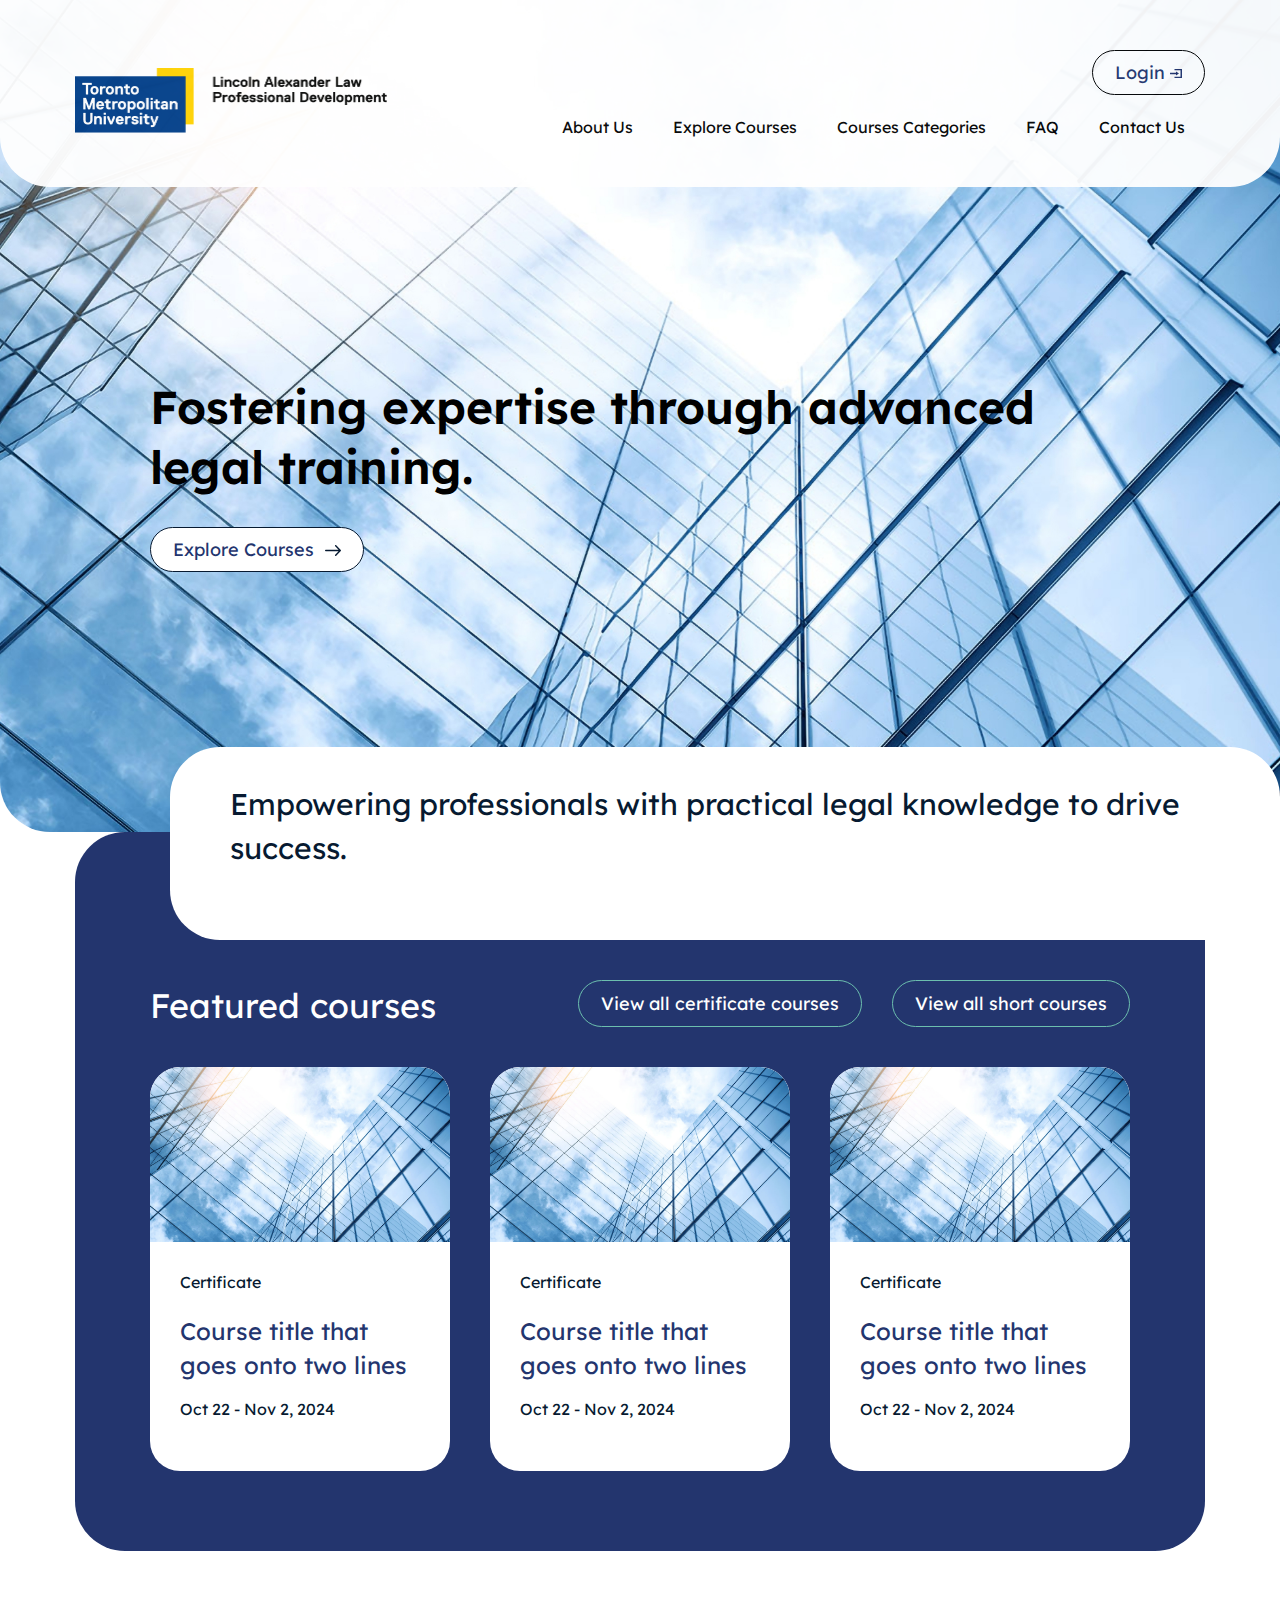
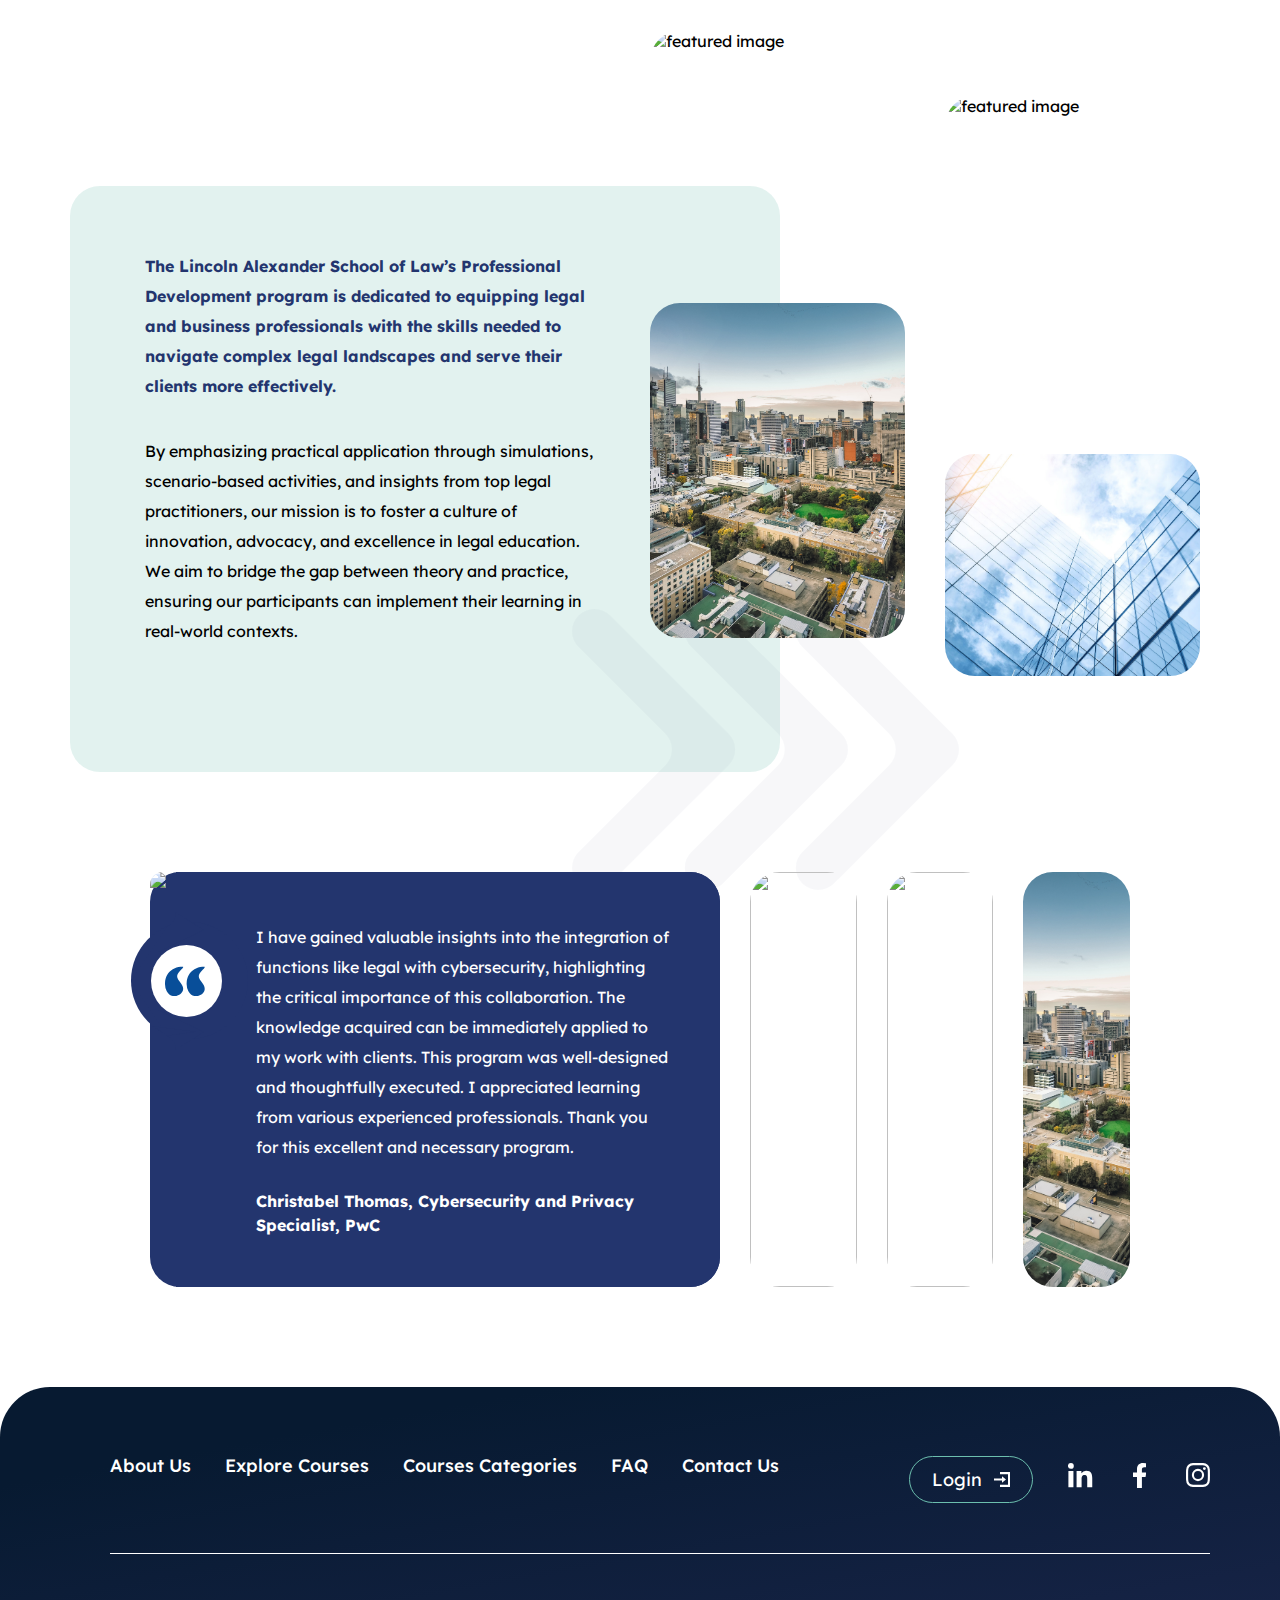
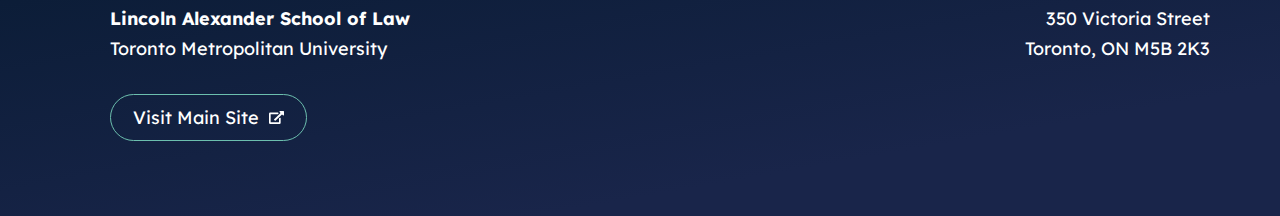
==== commit 1395c2bf: "slider updates" ====
--- a/index.html
+++ b/index.html
@@ -12,10 +12,10 @@
     <!-- css -->
     <link rel="stylesheet" href="css/style.css">
     <link rel="stylesheet" href="css/header.css">
-    <link rel="stylesheet" href="css/homepage/hero.css">
-    <link rel="stylesheet" href="css/homepage/resources.css">
-    <link rel="stylesheet" href="css/homepage/featured-text.css">
-    <link rel="stylesheet" href="css/homepage/testimonial.css">
+    <link rel="stylesheet" href="css/homepage/hp-hero.css">
+    <link rel="stylesheet" href="css/homepage/hp-resources.css">
+    <link rel="stylesheet" href="css/homepage/hp-featured-text.css">
+    <link rel="stylesheet" href="css/homepage/hp-testimonial.css">
     <link rel="stylesheet" href="css/footer.css">
      
     <title>Lincoln Alexander Law</title>
@@ -50,7 +50,7 @@
                 </div>
 
                 <div class="header-primary-menu-laptop">
-                    <a href="#" class="primary-menu-item-laptop">About Us</a>
+                    <a href="about-us.html" class="primary-menu-item-laptop">About Us</a>
                     <a href="#" class="primary-menu-item-laptop">Explore Courses <div><!-- sub-menu --></div></a>
                     <a href="#" class="primary-menu-item-laptop">Courses Categories</a>
                     <a href="#" class="primary-menu-item-laptop">FAQ</a>
@@ -99,12 +99,14 @@
     </header>
 
     <!-- HOMEPAGE -->
+    <!-- hero -->
     <main class="hp-hero-wrapper">
         <img style="width: 100%;" src="media/hp-hero-bg.jpg" alt="decorative background image depicting Toronto Metropolitan University" class="hp-hero-img">
         <div class="hp-hero-header">Fostering expertise through advanced legal training.</div>
         <a href="#" class="hp-hero-button btn-lt">Explore Courses</a>
     </main>
 
+    <!-- featured resources -->
     <div class="hp-featured-resources-wrapper">
         <div class="hp-resources-featured-text">Empowering professionals with practical legal knowledge to drive success.</div>
         
@@ -114,13 +116,13 @@
                 <div class="hp-resources-header-text">Featured courses</div>
 
                 <div class="hp-resources-header-buttons-laptop">
-                    <a class="hp-resources-link-first-laptop btn">View all certificate courses</a>
-                    <a class="hp-resources-link-second-laptop btn">View all short courses</a>
+                    <a href="#" class="hp-resources-link-first-laptop btn">View all certificate courses</a>
+                    <a href="#" class="hp-resources-link-second-laptop btn">View all short courses</a>
                 </div>
             </div>
 
             <div class="hp-resource-cards">
-                <div class="hp-resource-card">
+                <a href="#" class="hp-resource-card">
                     <img class="hp-resource-card-image" src="media/hp-hero-bg.jpg" alt="Featured Image">
                     
                     <div class="hp-resource-card-content">
@@ -128,9 +130,9 @@
                         <div class="hp-resource-card-title">Course title that goes onto two lines</div>
                         <div class="hp-resource-card-date">Oct 22 - Nov 2, 2024</div>
                     </div>
-                </div>
+                </a>
     
-                <div class="hp-resource-card">
+                <a href="#" class="hp-resource-card">
                     <img class="hp-resource-card-image" src="media/hp-hero-bg.jpg" alt="Featured Image">
                     
                     <div class="hp-resource-card-content">
@@ -138,9 +140,9 @@
                         <div class="hp-resource-card-title">Course title that goes onto two lines</div>
                         <div class="hp-resource-card-date">Oct 22 - Nov 2, 2024</div>
                     </div>
-                </div>
+                </a>
     
-                <div class="hp-resource-card">
+                <a href="#" class="hp-resource-card">
                     <img class="hp-resource-card-image" src="media/hp-hero-bg.jpg" alt="Featured Image">
                     
                     <div class="hp-resource-card-content">
@@ -148,16 +150,17 @@
                         <div class="hp-resource-card-title">Course title that goes onto two lines</div>
                         <div class="hp-resource-card-date">Oct 22 - Nov 2, 2024</div>
                     </div>
-                </div>
+                </a>
             </div>
 
             <div class="hp-resources-header-buttons">
-                <a class="hp-resources-link-first btn">View all certificate courses</a>
-                <a class="hp-resources-link-second btn">View all short courses</a>
+                <a href="#" class="hp-resources-link-first btn">View all certificate courses</a>
+                <a href="#" class="hp-resources-link-second btn">View all short courses</a>
             </div>
         </div>
     </div>
 
+    <!-- featured text -->
     <div class="hp-featured-text-wrapper">
         <div class="hp-featured-text">
             <div class="hp-featured-text-title">The Lincoln Alexander School of Law’s Professional Development program is dedicated to equipping legal and business professionals with the skills needed to navigate complex legal landscapes and serve their clients more effectively.</div>
@@ -172,6 +175,7 @@
         </div>
     </div>
 
+    <!-- testimonial slider -->
     <div class="hp-testimonial-wrapper">
         <!-- Mobile/Tablet -->
         <div class="hp-slider-mobile">
@@ -179,39 +183,39 @@
                 <img src="media/featured-photo-1.jpg">
                 <div class="content">
                     <div class="hp-testimonial-text">
-                        I have gained valuable insights into the integration of functions like legal with cybersecurity, highlighting the critical importance of this collaboration.
-                    </div>
-                    <div class="hp-testimonial-author">
-                        Neil Gaiman, Creative Writing Specialist, PwC
-                    </div>
-                </div>
-            </div>
-
+                        i have gained valuable insights into the integration of functions like legal with cybersecurity, highlighting the critical importance of this collaboration.
+                    </div>
+                    <div class="hp-testimonial-author">
+                        neil gaiman, creative writing specialist, pwc
+                    </div>
+                </div>
+            </div>
+        
             <div class="hp-slider-item-mobile">
                 <img src="media/featured-photo-2.jpg">
                 <div class="content">
                     <div class="hp-testimonial-text">
-                        I have gained valuable insights into the integration of functions like legal with cybersecurity, highlighting the critical importance of this collaboration. The knowledge acquired can be immediately applied to my work with clients. This program was well-designed and thoughtfully executed. I appreciated learning from various experienced professionals. Thank you for this excellent and necessary program.
-                    </div>
-                    <div class="hp-testimonial-author">
-                        Christabel Thomas, Cybersecurity and Privacy Specialist, PwC
-                    </div>
-                </div>
-            </div>
-
+                        i have gained valuable insights into the integration of functions like legal with cybersecurity, highlighting the critical importance of this collaboration. the knowledge acquired can be immediately applied to my work with clients. this program was well-designed and thoughtfully executed. i appreciated learning from various experienced professionals. thank you for this excellent and necessary program.
+                    </div>
+                    <div class="hp-testimonial-author">
+                        christabel thomas, cybersecurity and privacy specialist, pwc
+                    </div>
+                </div>
+            </div>
+        
             <div class="hp-slider-item-mobile">
                 <img src="media/featured-photo-3.jpg">
                 <div class="content">
                     <div class="hp-testimonial-text">
-                        I have gained valuable insights into the integration of functions like legal with cybersecurity.
-                    </div>
-                    <div class="hp-testimonial-author">
-                        Lorem Ipsum, Cybersecurity and Privacy Specialist, PwC
-                    </div>
-                </div>
-            </div>
-        </div>
-
+                        i have gained valuable insights into the integration of functions like legal with cybersecurity.
+                    </div>
+                    <div class="hp-testimonial-author">
+                        lorem ipsum, cybersecurity and privacy specialist, pwc
+                    </div>
+                </div>
+            </div>
+        </div>
+        
         <div class="hp-slider-buttons">
             <button class="hp-slider-btn hp-slider-prev" onclick="plusDivs(-1)"></button>
             <button class="hp-slider-btn hp-slider-next" onclick="plusDivs(1)"></button>
@@ -219,7 +223,7 @@
         
         <!-- Laptop/Desktop -->
         <div class="hp-slider-laptop">
-            <div class="hp-slider-item-laptop" style="display:none">
+            <div class="hp-slider-item-laptop" style="display:flex">
                 <img src="media/featured-photo-1.jpg">
 
                 <div class="content">
@@ -299,7 +303,7 @@
             </div>
 
             <div class="footer-primary-menu">
-                <a href="#" class="primary-menu-item">About Us</a>
+                <a href="about-us.html" class="primary-menu-item">About Us</a>
                 <a href="#" class="primary-menu-item">Explore Courses <div><!-- sub-menu --></div></a>
                 <a href="#" class="primary-menu-item">Courses Categories</a>
                 <a href="#" class="primary-menu-item">FAQ</a>
@@ -322,71 +326,10 @@
         </div>
     </footer>
 
-    <!-- hamburger menu script -->
-    <script>
-        document.querySelector('.header-hamburger-menu').addEventListener('click', function() {
-            document.querySelector('.header-menus').classList.add('active');
-        });
-
-        document.querySelector('.header-hamburger-menu-close').addEventListener('click', function() {
-            document.querySelector('.header-menus').classList.remove('active');
-        });
-
-        document.querySelector('.header-hamburger-menu').addEventListener('keydown', function(event) {
-            if (event.key === 'Enter') {
-                document.querySelector('.header-menus').classList.add('active');
-            }
-        });
-
-        document.querySelector('.header-hamburger-menu-close').addEventListener('keydown', function(event) {
-            if (event.key === 'Enter') {
-                document.querySelector('.header-menus').classList.remove('active');
-            }
-        });
-    </script>
-
-    <!-- mobile testimonial slider script -->
-    <script>
-        var slideIndex = 1;
-        showDivs(slideIndex);
-        
-        function plusDivs(n) {
-            showDivs(slideIndex += n);
-        }
-        
-        function showDivs(n) {
-            var i;
-            var x = document.getElementsByClassName("hp-slider-item-mobile");
-            if (n > x.length) {slideIndex = 1}
-            if (n < 1) {slideIndex = x.length}
-            for (i = 0; i < x.length; i++) {
-                x[i].style.display = "none";  
-            }
-            x[slideIndex-1].style.display = "block";  
-        }
-    </script>
-
-    <!-- laptop testimonial slider script -->
-    <script>
-        function currentDiv(n) {
-        showDivs(slideIndex = n);
-        }
-        
-        function showDivs(n) {
-        var i;
-        var x = document.getElementsByClassName("hp-slider-item-laptop");
-        var dots = document.getElementsByClassName("thumbnail-img");
-        if (n > x.length) {slideIndex = 1}
-        if (n < 1) {slideIndex = x.length}
-        for (i = 0; i < x.length; i++) {
-            x[i].style.display = "none";
-        }
-        for (i = 0; i < dots.length; i++) {
-            dots[i].className = dots[i].className.replace(" w3-opacity-off", "");
-        }
-        x[slideIndex-1].style.display = "flex";
-        dots[slideIndex-1].className += " w3-opacity-off";
-        }
-    </script>
+    <!-- header hamburger menu script -->
+    <script src="js/header-menu.js"></script>
+
+    <!-- testimonial slider script -->
+    <script src="js/hp-slider.js"></script>
 </body>
 </html>--- a/css/style.css
+++ b/css/style.css
@@ -17,6 +17,11 @@
     text-decoration: underline;
 }
 
+strong {
+    color: var(--green);
+    font-weight: var(--bold);
+}
+
 .header-wrapper .header-logo img { 
     height: auto;
     width: 163px;
@@ -27,7 +32,9 @@
     --white: #FFFFFF;
     --black: #000000;
     --yellow: #FEDC00;
+    --light-green: rgba(108, 191, 174, 0.2);
     --green: #6CBFAE;
+    --pale-blue: rgba(35, 53, 110, 0.05);
     --light-blue: #084E99;
     --blue: #23356E;
     --dark-blue: #071A31;
@@ -124,7 +131,7 @@
 .btn-white {
     background-color: var(--white);
     border-radius: 25px;
-    border: 1px solid var(--white);
+    border: 1px solid var(--black);
     color: var(--blue);
     display: flex;
     font-size: 18px;
--- a/css/header.css
+++ b/css/header.css
@@ -110,6 +110,13 @@
     margin-bottom: 60px;
 }
 
+.header-wrapper .header-menus .header-login::after { 
+    content: url("data:image/svg+xml,%3Csvg xmlns='http://www.w3.org/2000/svg' width='12.451' height='9.363' viewBox='0 0 12.451 9.363'%3E%3Cpath id='Icon_open-account-login' data-name='Icon open-account-login' d='M4.669,0V1.338h6.226V8.026H4.669V9.363h7.782V0ZM6.226,2.675V4.013H0V5.35H6.226V6.688L9.338,4.682Z' fill='%2323356e'/%3E%3C/svg%3E%0A");
+    padding-left: 5px;
+    position: relative;
+    top: -1px;
+}
+
 .header-wrapper .header-menus .header-cart-btn:hover::after,
 .header-wrapper .header-menus .header-cart-btn:focus::after { 
     content: url("data:image/svg+xml,%3Csvg id='Component_23_5' data-name='Component 23 – 5' xmlns='http://www.w3.org/2000/svg' width='45' height='45' viewBox='0 0 45 45'%3E%3Cg id='Path_646' data-name='Path 646' fill='%23fff'%3E%3Cpath d='M 22.5 44.5 C 19.52980041503906 44.5 16.64871025085449 43.91838836669922 13.93675994873047 42.77133941650391 C 11.31707000732422 41.66329956054688 8.964249610900879 40.07695007324219 6.943649768829346 38.05635070800781 C 4.923049926757812 36.03575134277344 3.336699962615967 33.68292999267578 2.228660106658936 31.06324005126953 C 1.081609964370728 28.35128974914551 0.5 25.47019958496094 0.5 22.5 C 0.5 19.52980041503906 1.081609964370728 16.64871025085449 2.228660106658936 13.93675994873047 C 3.336699962615967 11.31707000732422 4.923049926757812 8.964249610900879 6.943649768829346 6.943649768829346 C 8.964249610900879 4.923049926757812 11.31707000732422 3.336699962615967 13.93675994873047 2.228660106658936 C 16.64871025085449 1.081609964370728 19.52980041503906 0.5 22.5 0.5 C 25.47019958496094 0.5 28.35128974914551 1.081609964370728 31.06324005126953 2.228660106658936 C 33.68292999267578 3.336699962615967 36.03575134277344 4.923049926757812 38.05635070800781 6.943649768829346 C 40.07695007324219 8.964249610900879 41.66329956054688 11.31707000732422 42.77133941650391 13.93675994873047 C 43.91838836669922 16.64871025085449 44.5 19.52980041503906 44.5 22.5 C 44.5 25.47019958496094 43.91838836669922 28.35128974914551 42.77133941650391 31.06324005126953 C 41.66329956054688 33.68292999267578 40.07695007324219 36.03575134277344 38.05635070800781 38.05635070800781 C 36.03575134277344 40.07695007324219 33.68292999267578 41.66329956054688 31.06324005126953 42.77133941650391 C 28.35128974914551 43.91838836669922 25.47019958496094 44.5 22.5 44.5 Z' stroke='none'/%3E%3Cpath d='M 22.5 1 C 19.59708023071289 1 16.78152084350586 1.568321228027344 14.13154029846191 2.689170837402344 C 11.57144927978516 3.771991729736328 9.272048950195312 5.322360992431641 7.297199249267578 7.297199249267578 C 5.322360992431641 9.272048950195312 3.771991729736328 11.57144927978516 2.689170837402344 14.13154029846191 C 1.568321228027344 16.78152084350586 1 19.59708023071289 1 22.5 C 1 25.40291976928711 1.568321228027344 28.21847915649414 2.689170837402344 30.86845970153809 C 3.771991729736328 33.42855072021484 5.322360992431641 35.72795104980469 7.297199249267578 37.70280075073242 C 9.272048950195312 39.67763900756836 11.57144927978516 41.22800827026367 14.13154029846191 42.31082916259766 C 16.78152084350586 43.43167877197266 19.59708023071289 44 22.5 44 C 25.40291976928711 44 28.21847915649414 43.43167877197266 30.86845970153809 42.31082916259766 C 33.42855072021484 41.22800827026367 35.72795104980469 39.67763900756836 37.70280075073242 37.70280075073242 C 39.67763900756836 35.72795104980469 41.22800827026367 33.42855072021484 42.31082916259766 30.86845970153809 C 43.43167877197266 28.21847915649414 44 25.40291976928711 44 22.5 C 44 19.59708023071289 43.43167877197266 16.78152084350586 42.31082916259766 14.13154029846191 C 41.22800827026367 11.57144927978516 39.67763900756836 9.272048950195312 37.70280075073242 7.297199249267578 C 35.72795104980469 5.322360992431641 33.42855072021484 3.771991729736328 30.86845970153809 2.689170837402344 C 28.21847915649414 1.568321228027344 25.40291976928711 1 22.5 1 M 22.5 0 C 34.92641067504883 0 45 10.07358932495117 45 22.5 C 45 34.92641067504883 34.92641067504883 45 22.5 45 C 10.07358932495117 45 0 34.92641067504883 0 22.5 C 0 10.07358932495117 10.07358932495117 0 22.5 0 Z' stroke='none' fill='%2323356e'/%3E%3C/g%3E%3Cg id='Icon_feather-shopping-cart' data-name='Icon feather-shopping-cart' transform='translate(12.342 14.028)'%3E%3Cpath id='Path_550' data-name='Path 550' d='M13.614,30.807A.807.807,0,1,1,12.807,30,.807.807,0,0,1,13.614,30.807Z' transform='translate(-6.352 -14.669)' fill='%23fff' stroke='%2323356e' stroke-linecap='round' stroke-linejoin='round' stroke-width='2'/%3E%3Cpath id='Path_551' data-name='Path 551' d='M30.114,30.807A.807.807,0,1,1,29.307,30,.807.807,0,0,1,30.114,30.807Z' transform='translate(-13.976 -14.669)' fill='%23fff' stroke='%2323356e' stroke-linecap='round' stroke-linejoin='round' stroke-width='2'/%3E%3Cpath id='Path_552' data-name='Path 552' d='M1.5,1.5H4.728L6.89,12.3A1.614,1.614,0,0,0,8.5,13.6h7.843a1.614,1.614,0,0,0,1.614-1.3l1.291-6.77H5.534' transform='translate(-1.5 -1.5)' fill='%23fff' stroke='%2323356e' stroke-linecap='round' stroke-linejoin='round' stroke-width='2'/%3E%3C/g%3E%3C/svg%3E%0A");
@@ -212,8 +219,15 @@
     }
     
     .header-wrapper .header-menus-laptop .header-secondary-menu-laptop .login-button-laptop { 
-        display: flex;
         border: 1px solid var(--black);
+        display: flex;
+    }
+
+    .header-wrapper .header-menus-laptop .header-secondary-menu-laptop .login-button-laptop::after {
+        content: url("data:image/svg+xml,%3Csvg xmlns='http://www.w3.org/2000/svg' width='12.451' height='9.363' viewBox='0 0 12.451 9.363'%3E%3Cpath id='Icon_open-account-login' data-name='Icon open-account-login' d='M4.669,0V1.338h6.226V8.026H4.669V9.363h7.782V0ZM6.226,2.675V4.013H0V5.35H6.226V6.688L9.338,4.682Z' fill='%2323356e'/%3E%3C/svg%3E%0A");
+        padding-left: 5px;
+        position: relative;
+        top: -1px;
     }
 
     .header-wrapper .header-menus-laptop .header-secondary-menu-laptop .login-button-laptop:hover,
--- a/css/homepage/hp-hero.css
+++ b/css/homepage/hp-hero.css
@@ -0,0 +1,131 @@
+.hp-hero-wrapper {
+    padding: 155px 0 170px 0;
+    position: relative;
+}
+
+.hp-hero-wrapper::after {
+    content: url("data:image/svg+xml,%3Csvg id='Group_728' data-name='Group 728' xmlns='http://www.w3.org/2000/svg' xmlns:xlink='http://www.w3.org/1999/xlink' width='1145.887' height='950.037' viewBox='0 0 1145.887 950.037'%3E%3Cdefs%3E%3CclipPath id='clip-path'%3E%3Cpath id='Path_628' data-name='Path 628' d='M455.96,14.951,14.922,455.989a33.98,33.98,0,0,0,0,48.056L455.96,945.082a33.981,33.981,0,0,0,48.056,0L945.053,504.045a33.98,33.98,0,0,0,0-48.056L504.016,14.951a33.979,33.979,0,0,0-48.056,0' transform='translate(-4.97 -4.998)' fill='none'/%3E%3C/clipPath%3E%3CclipPath id='clip-path-2'%3E%3Crect id='Rectangle_704' data-name='Rectangle 704' width='956.672' height='953.354' fill='none'/%3E%3C/clipPath%3E%3CclipPath id='clip-path-3'%3E%3Crect id='Rectangle_706' data-name='Rectangle 706' width='742.37' height='540.295' fill='none'/%3E%3C/clipPath%3E%3C/defs%3E%3Cg id='Group_727' data-name='Group 727' transform='translate(0)'%3E%3Cg id='Group_575' data-name='Group 575'%3E%3Cg id='Group_574' data-name='Group 574' clip-path='url(%23clip-path)'%3E%3Cg id='Group_573' data-name='Group 573' transform='translate(-3.318 0)'%3E%3Cg id='Group_572' data-name='Group 572' transform='translate(0)'%3E%3Cg id='Group_571' data-name='Group 571' clip-path='url(%23clip-path-2)'%3E%3Cimage id='Rectangle_703' data-name='Rectangle 703' width='956.864' height='953.6' transform='translate(-0.042 -0.186)' xlink:href='[data-uri]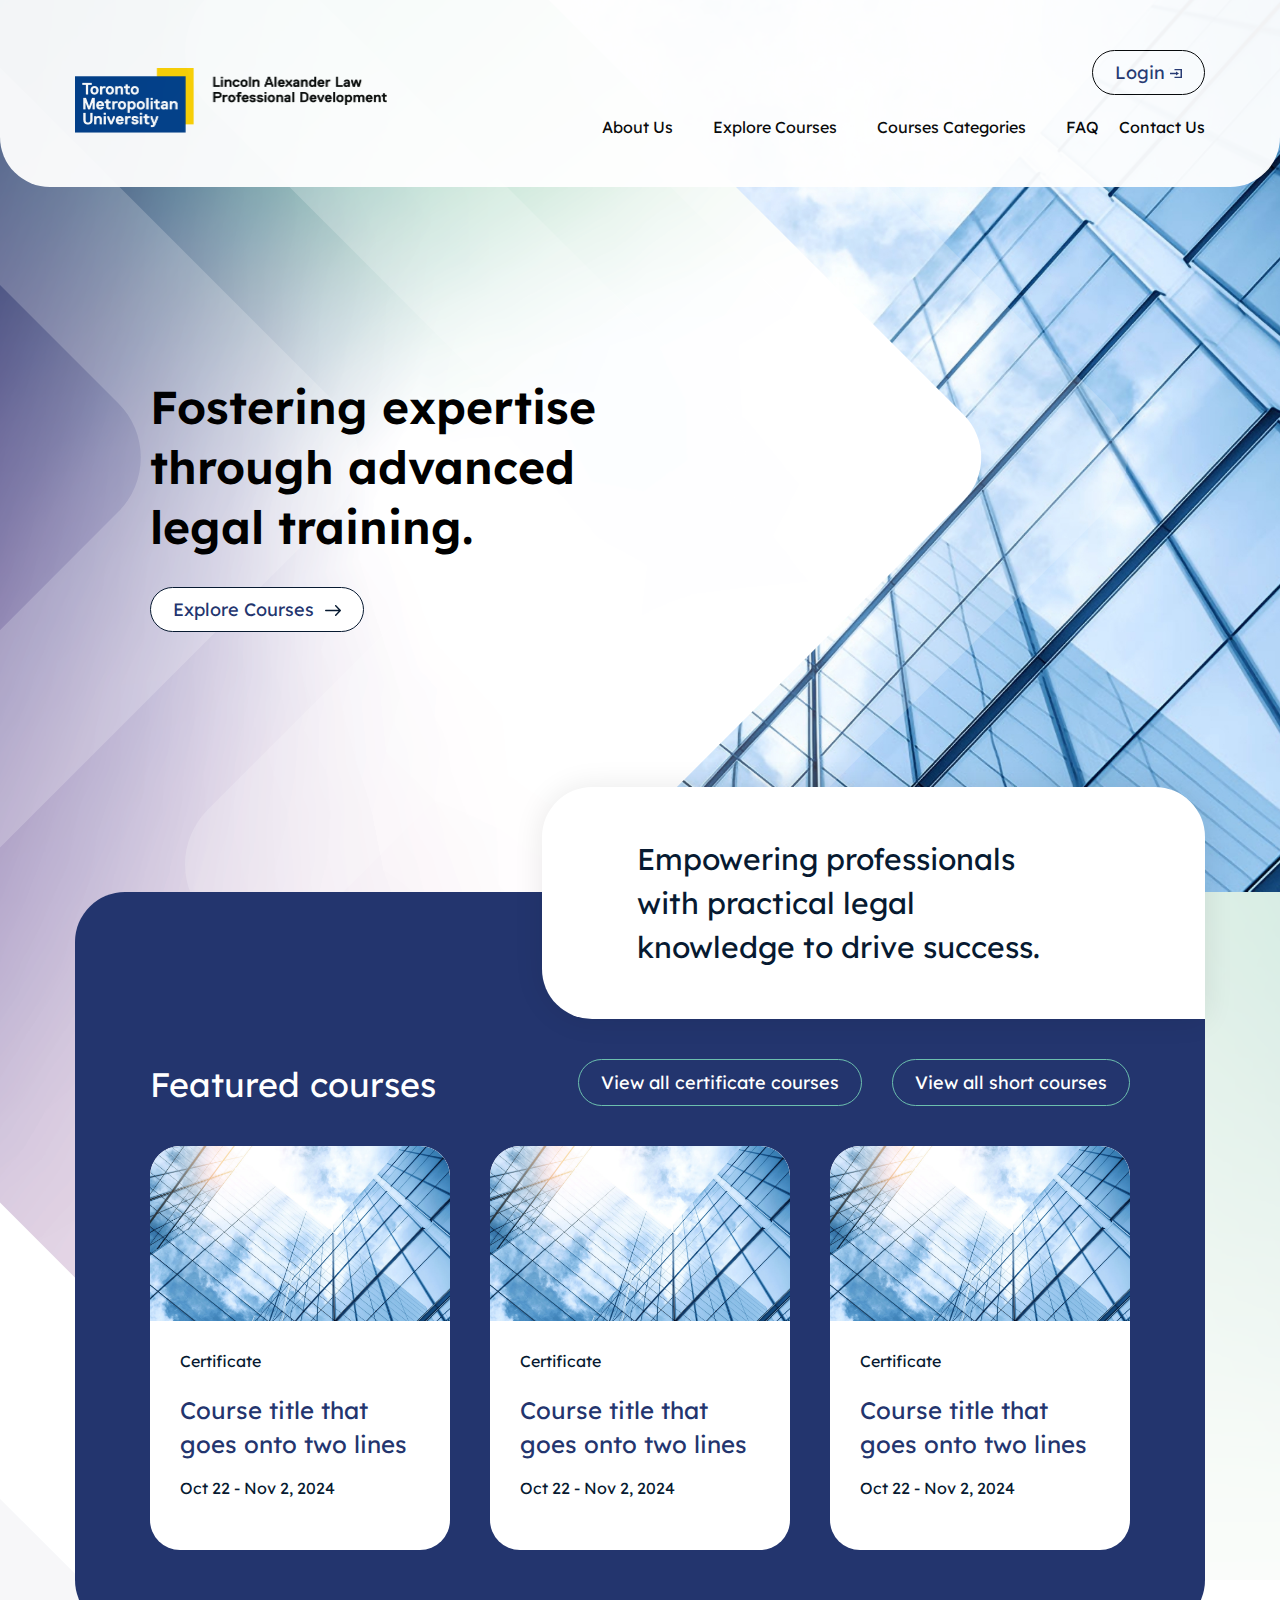
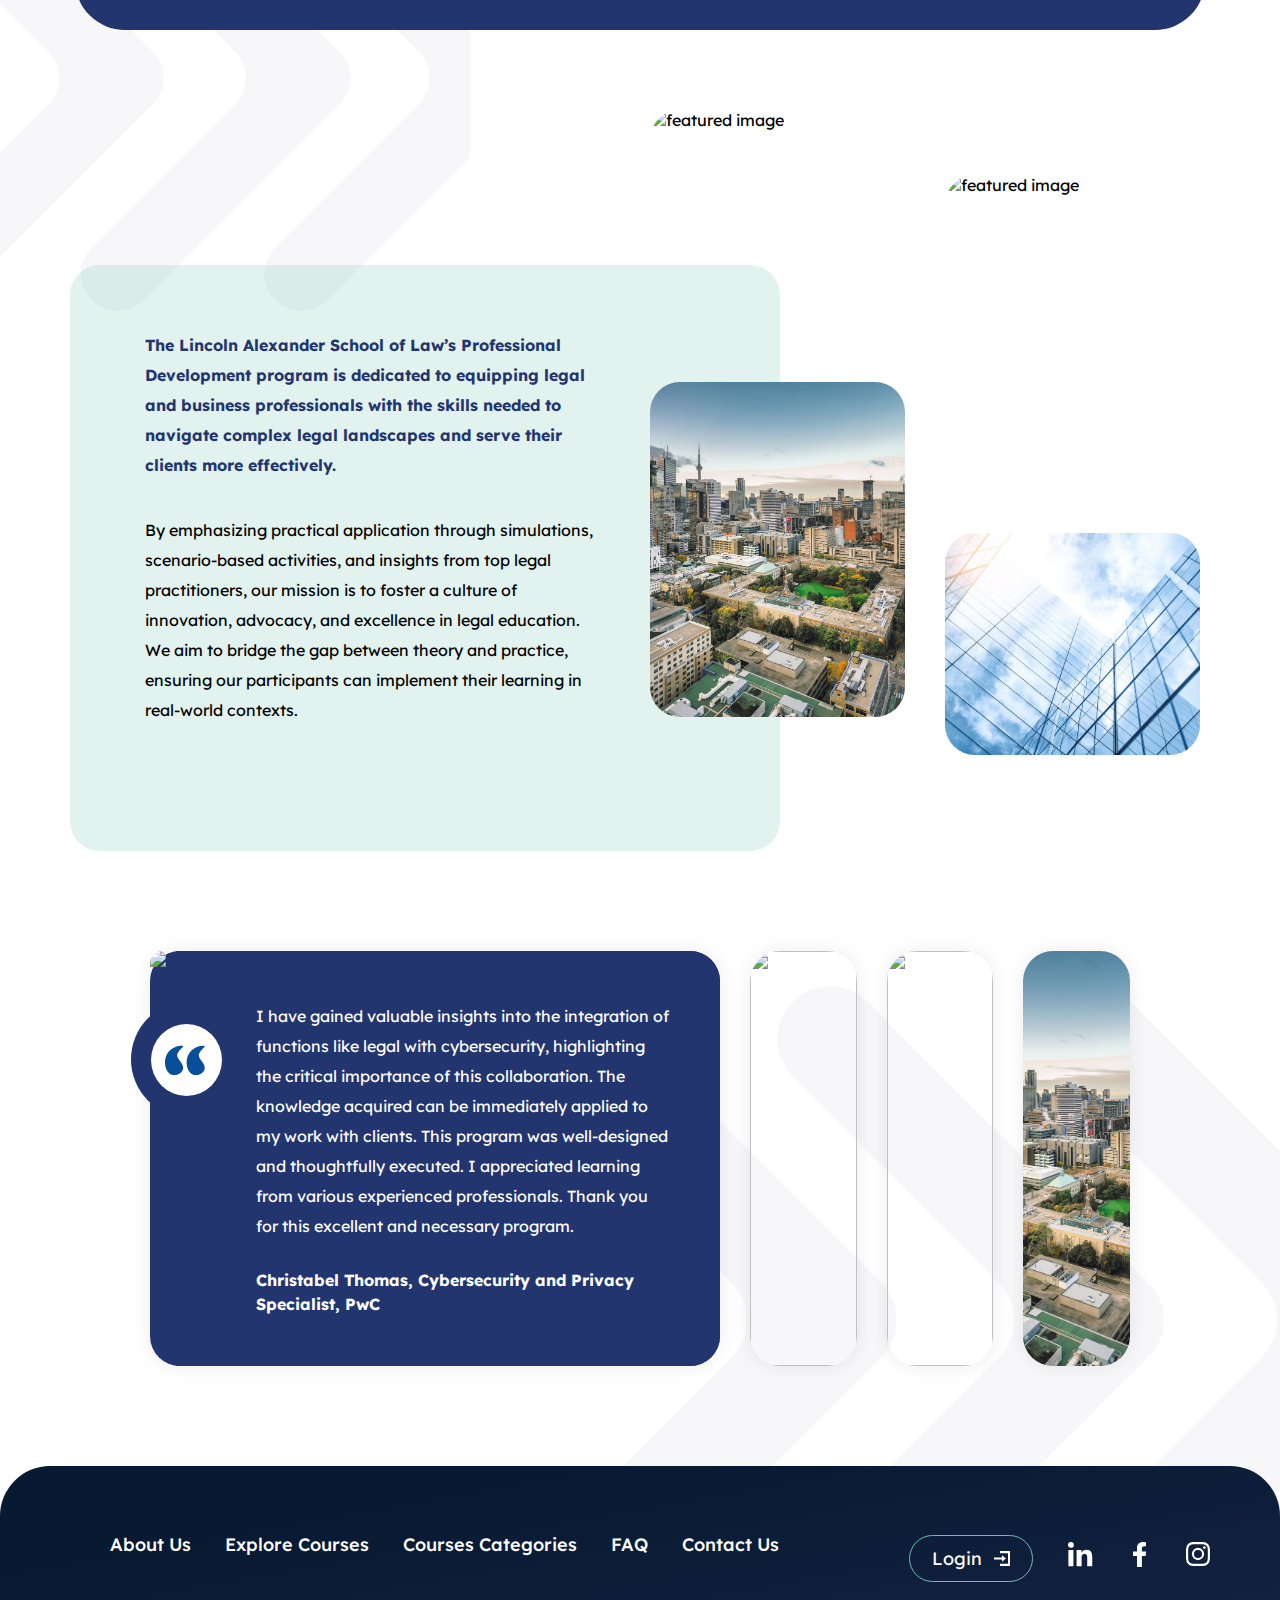
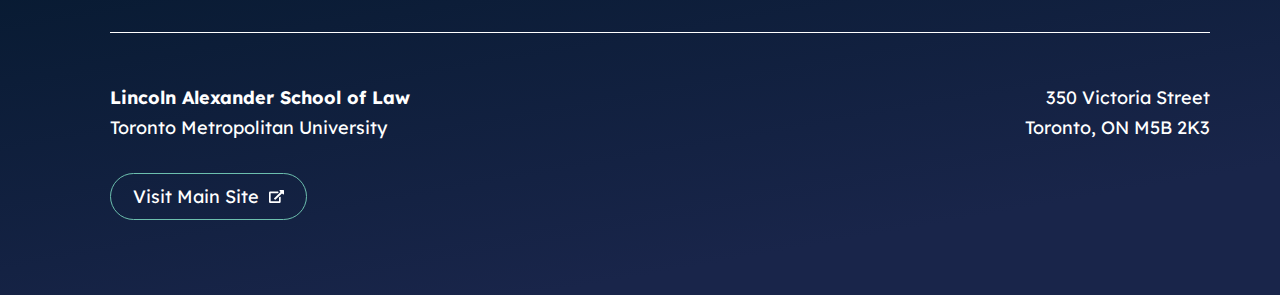
==== commit d67c753d: "hp" ====
--- a/index.html
+++ b/index.html
@@ -263,13 +263,13 @@
             </div>
           
             <div class="thumbnails">
-              <div class="thumbnail">
+              <div class="thumbnail" tabindex="0">
                 <img class="thumbnail-img" src="media/featured-photo-1.jpg" style="cursor:pointer" onclick="currentDiv(1)">
               </div>
-              <div class="thumbnail">
+              <div class="thumbnail" tabindex="0">
                 <img class="thumbnail-img" src="media/featured-photo-2.jpg" style="cursor:pointer" onclick="currentDiv(2)">
               </div>
-              <div class="thumbnail">
+              <div class="thumbnail" tabindex="0">
                 <img class="thumbnail-img" src="media/featured-photo-3.jpg" style="cursor:pointer" onclick="currentDiv(3)">
               </div>
             </div>
--- a/css/style.css
+++ b/css/style.css
@@ -61,61 +61,6 @@
     height: fit-content;
 }
 
-.btn:focus,
-.btn-lt:focus,
-.btn-white:focus {
-    outline-offset: 4px;
-    outline: 2px dotted var(--white);
-    text-decoration: none;
-    position: relative;
-    border-width: 3px;
-}
-
-/* .btn:focus:before,
-.btn-lt:focus:before,
-.btn-white:focus:before {
-    content: "";
-    top: -6px;
-    left: -6px;
-    right: -6px;
-    bottom: -6px;
-    border: var(--black) 2px dotted;
-    position: absolute;
-}
-
-.btn:focus::after,
-.btn-lt:focus::after,
-.btn-white:focus::after {
-    content: "";
-    top: -10px;
-    left: -10px;
-    right: -10px;
-    bottom: -10px;
-    border: var(--white) 2px dotted;
-    position: absolute;
-} */
-
-.btn:hover,
-.btn-lt:hover,
-.btn-white:hover {
-    text-decoration: none;
-    outline: 3px solid;
-    cursor: pointer;
-}
-
-.btn:hover {
-    outline-color: var(--green);
-}
-
-.btn-lt:hover {
-    outline-color: var(--dark-blue);
-
-}
-
-.btn-white:hover {
-    outline-color: var(--white);
-}
-
 .btn-lt {
     background-color: var(--white);
     border-radius: 25px;
@@ -139,3 +84,31 @@
     width: fit-content;
     height: fit-content;
 }
+
+.btn:hover,
+.btn-lt:hover,
+.btn-white:hover,
+.btn:focus,
+.btn-lt:focus,
+.btn-white:focus {
+    position: relative;
+    text-decoration: none;
+    outline: 3px solid;
+    cursor: pointer;
+    outline-offset: 0;
+}
+
+.btn:hover,
+.btn:focus {
+    outline-color: var(--green);
+}
+
+.btn-lt:hover,
+.btn-lt:focus {
+    outline-color: var(--dark-blue);
+}
+
+.btn-white:hover,
+.btn-white:focus {
+    outline-color: var(--white);
+}
--- a/css/header.css
+++ b/css/header.css
@@ -272,6 +272,15 @@
         color: var(--black);
         padding: 0 20px;
     }
+
+    .header-wrapper .header-menus-laptop .header-primary-menu-laptop .primary-menu-item-laptop:focus { 
+        outline: 2px dotted var(--black);
+        outline-offset: 5px;
+    }
+
+    .header-wrapper .header-menus-laptop .header-primary-menu-laptop .primary-menu-item-laptop:last-of-type { 
+        padding: 0;
+    }
     
     .header-wrapper .header-menus .social-links { 
         display: none;
@@ -284,4 +293,19 @@
 
 @media (min-width: 1441px) {
 
-}
+    .header-wrapper .header-logo-wrapper { 
+        padding: 50px 100px;
+    }
+    
+    .header-wrapper .header-menus-laptop .header-secondary-menu-laptop .cart-button-laptop { 
+        display: flex;
+    }
+    
+    .header-wrapper .header-menus-laptop .header-secondary-menu-laptop .search-bar-laptop { 
+        border-radius: 22px;
+        border: none;
+        font-size: 16px;
+        height: 44px;
+        padding: 0 15px;
+    }
+}
--- a/css/homepage/hp-hero.css
+++ b/css/homepage/hp-hero.css
@@ -28,7 +28,7 @@
     font-weight: var(--semibold);
     line-height: 40px;
     margin: 0 30px 0 30px;
-    width: 85%;
+    width: 60%;
 
     @media (min-width: 420px) {
         width: 70%;
@@ -40,6 +40,18 @@
 
     @media (min-width: 550px) {
         width: 55%;
+    }
+
+    @media (min-width: 650px) {
+        width: 70%;
+    }
+
+    @media (min-width: 750px) {
+        width: 60%;
+    }
+
+    @media (min-width: 900px) {
+        width: 50%;
     }
 }
 
@@ -66,12 +78,11 @@
     }
     
     .hp-hero-wrapper::after {
-        content: url("data:image/svg+xml,%3Csvg id='Group_728' data-name='Group 728' xmlns='http://www.w3.org/2000/svg' xmlns:xlink='http://www.w3.org/1999/xlink' width='1145.887' height='950.037' viewBox='0 0 1145.887 950.037'%3E%3Cdefs%3E%3CclipPath id='clip-path'%3E%3Cpath id='Path_628' data-name='Path 628' d='M455.96,14.951,14.922,455.989a33.98,33.98,0,0,0,0,48.056L455.96,945.082a33.981,33.981,0,0,0,48.056,0L945.053,504.045a33.98,33.98,0,0,0,0-48.056L504.016,14.951a33.979,33.979,0,0,0-48.056,0' transform='translate(-4.97 -4.998)' fill='none'/%3E%3C/clipPath%3E%3CclipPath id='clip-path-2'%3E%3Crect id='Rectangle_704' data-name='Rectangle 704' width='956.672' height='953.354' fill='none'/%3E%3C/clipPath%3E%3CclipPath id='clip-path-3'%3E%3Crect id='Rectangle_706' data-name='Rectangle 706' width='742.37' height='540.295' fill='none'/%3E%3C/clipPath%3E%3C/defs%3E%3Cg id='Group_727' data-name='Group 727' transform='translate(0)'%3E%3Cg id='Group_575' data-name='Group 575'%3E%3Cg id='Group_574' data-name='Group 574' clip-path='url(%23clip-path)'%3E%3Cg id='Group_573' data-name='Group 573' transform='translate(-3.318 0)'%3E%3Cg id='Group_572' data-name='Group 572' transform='translate(0)'%3E%3Cg id='Group_571' data-name='Group 571' clip-path='url(%23clip-path-2)'%3E%3Cimage id='Rectangle_703' data-name='Rectangle 703' width='956.864' height='953.6' transform='translate(-0.042 -0.186)' xlink:href='[data-uri]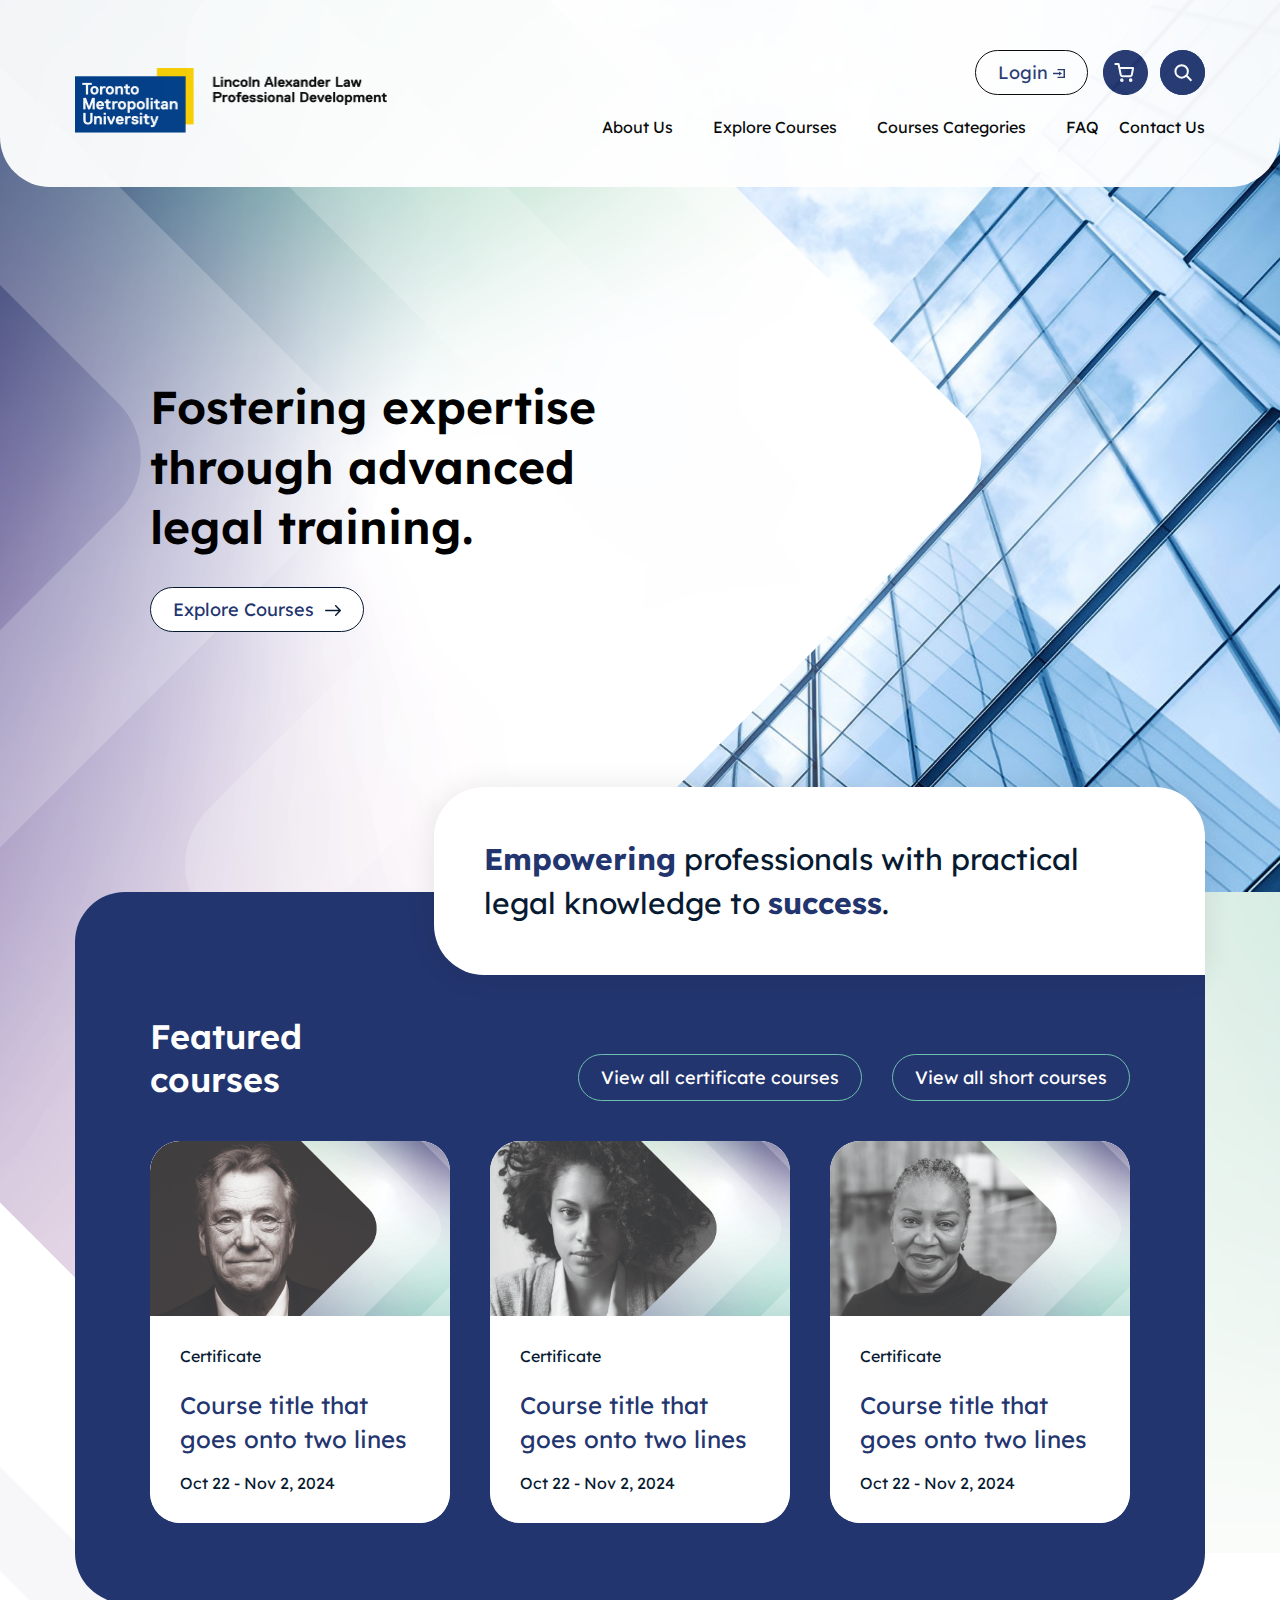
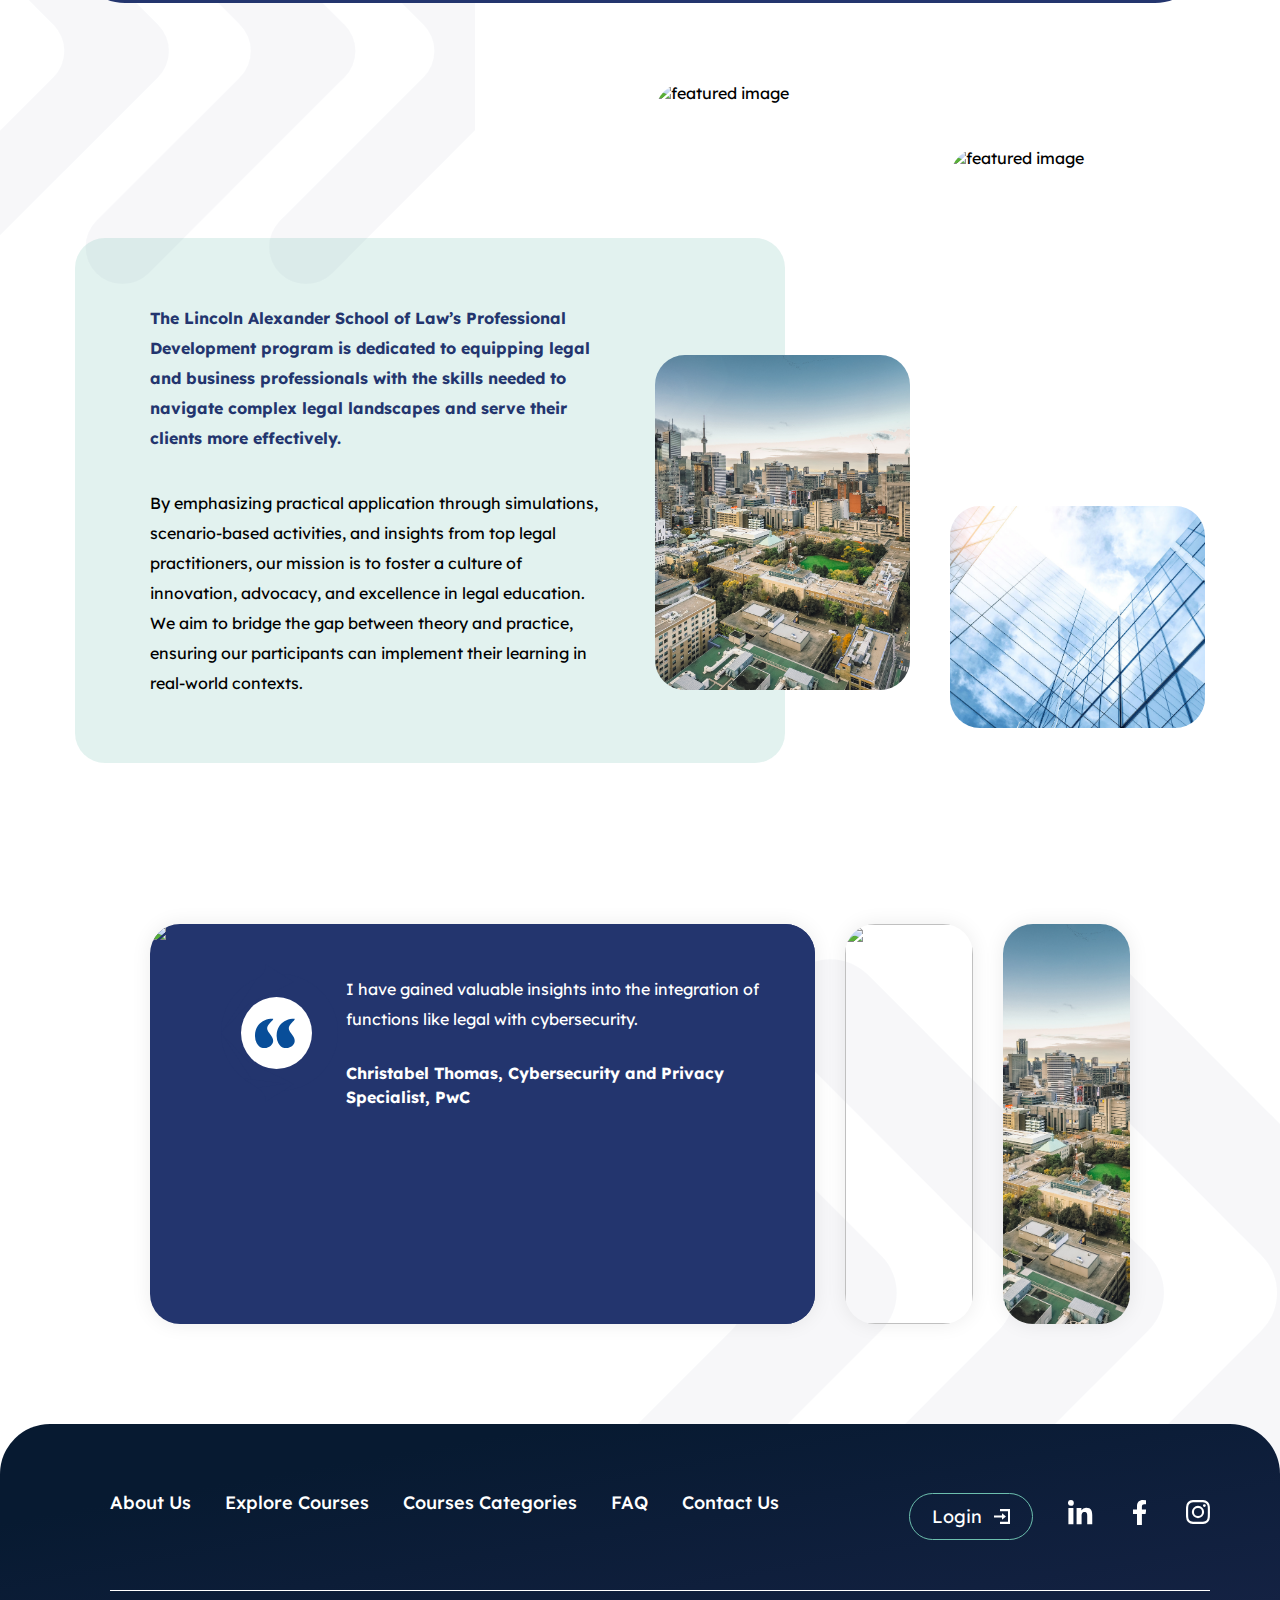
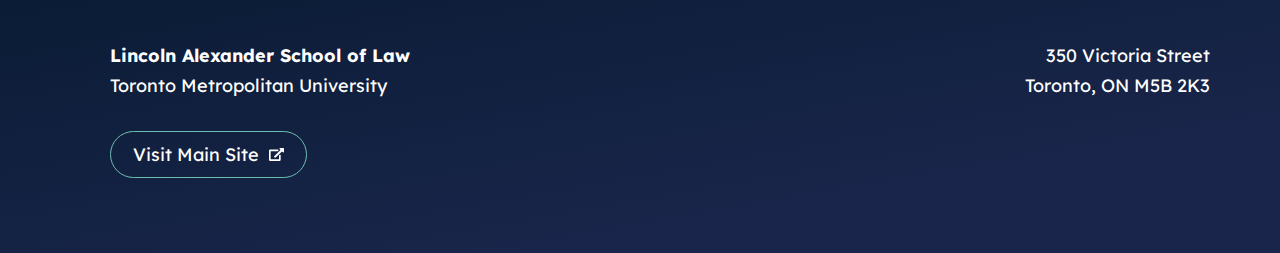
==== commit 14caec64: "homepage QC" ====
--- a/index.html
+++ b/index.html
@@ -17,6 +17,9 @@
     <link rel="stylesheet" href="css/homepage/hp-featured-text.css">
     <link rel="stylesheet" href="css/homepage/hp-testimonial.css">
     <link rel="stylesheet" href="css/footer.css">
+
+    <!-- flickity -->
+	<link rel="stylesheet" href="https://unpkg.com/flickity@2/dist/flickity.min.css">
      
     <title>Lincoln Alexander Law</title>
 </head>
@@ -108,7 +111,7 @@
 
     <!-- featured resources -->
     <div class="hp-featured-resources-wrapper">
-        <div class="hp-resources-featured-text">Empowering professionals with practical legal knowledge to drive success.</div>
+        <div class="hp-resources-featured-text"><b>Empowering</b> professionals with practical legal knowledge to <b>success</b>.</div>
         
         <div class="hp-resources-header">
 
@@ -123,7 +126,7 @@
 
             <div class="hp-resource-cards">
                 <a href="#" class="hp-resource-card">
-                    <img class="hp-resource-card-image" src="media/hp-hero-bg.jpg" alt="Featured Image">
+                    <img class="hp-resource-card-image" src="media/web-img-1.jpg" alt="Featured Image">
                     
                     <div class="hp-resource-card-content">
                         <div class="hp-resource-card-taxonomy">Certificate</div>
@@ -133,7 +136,7 @@
                 </a>
     
                 <a href="#" class="hp-resource-card">
-                    <img class="hp-resource-card-image" src="media/hp-hero-bg.jpg" alt="Featured Image">
+                    <img class="hp-resource-card-image" src="media/web-img-2.jpg" alt="Featured Image">
                     
                     <div class="hp-resource-card-content">
                         <div class="hp-resource-card-taxonomy">Certificate</div>
@@ -143,7 +146,7 @@
                 </a>
     
                 <a href="#" class="hp-resource-card">
-                    <img class="hp-resource-card-image" src="media/hp-hero-bg.jpg" alt="Featured Image">
+                    <img class="hp-resource-card-image" src="media/web-img-3.jpg" alt="Featured Image">
                     
                     <div class="hp-resource-card-content">
                         <div class="hp-resource-card-taxonomy">Certificate</div>
@@ -178,15 +181,15 @@
     <!-- testimonial slider -->
     <div class="hp-testimonial-wrapper">
         <!-- Mobile/Tablet -->
-        <div class="hp-slider-mobile">
+        <!-- <div class="hp-slider-mobile">
             <div class="hp-slider-item-mobile">
                 <img src="media/featured-photo-1.jpg">
                 <div class="content">
                     <div class="hp-testimonial-text">
-                        i have gained valuable insights into the integration of functions like legal with cybersecurity, highlighting the critical importance of this collaboration.
-                    </div>
-                    <div class="hp-testimonial-author">
-                        neil gaiman, creative writing specialist, pwc
+                        I have gained valuable insights into the integration of functions like legal with cybersecurity, highlighting the critical importance of this collaboration. The knowledge acquired can be immediately applied to my work with clients. This program was well-designed and thoughtfully executed. I appreciated learning from various experienced professionals. Thank you for this excellent and necessary program.
+                    </div>
+                    <div class="hp-testimonial-author">
+                        Christabel Thomas, Cybersecurity and Privacy Specialist, PwC
                     </div>
                 </div>
             </div>
@@ -195,10 +198,10 @@
                 <img src="media/featured-photo-2.jpg">
                 <div class="content">
                     <div class="hp-testimonial-text">
-                        i have gained valuable insights into the integration of functions like legal with cybersecurity, highlighting the critical importance of this collaboration. the knowledge acquired can be immediately applied to my work with clients. this program was well-designed and thoughtfully executed. i appreciated learning from various experienced professionals. thank you for this excellent and necessary program.
-                    </div>
-                    <div class="hp-testimonial-author">
-                        christabel thomas, cybersecurity and privacy specialist, pwc
+                        I have gained valuable insights.
+                    </div>
+                    <div class="hp-testimonial-author">
+                        Christabel Thomas, Cybersecurity and Privacy Specialist, PwC
                     </div>
                 </div>
             </div>
@@ -207,10 +210,10 @@
                 <img src="media/featured-photo-3.jpg">
                 <div class="content">
                     <div class="hp-testimonial-text">
-                        i have gained valuable insights into the integration of functions like legal with cybersecurity.
-                    </div>
-                    <div class="hp-testimonial-author">
-                        lorem ipsum, cybersecurity and privacy specialist, pwc
+                        I have gained valuable insights into the integration of functions like legal with cybersecurity, highlighting the critical importance of this collaboration.
+                    </div>
+                    <div class="hp-testimonial-author">
+                        Christabel Thomas, Cybersecurity and Privacy Specialist, PwC
                     </div>
                 </div>
             </div>
@@ -219,6 +222,44 @@
         <div class="hp-slider-buttons">
             <button class="hp-slider-btn hp-slider-prev" onclick="plusDivs(-1)"></button>
             <button class="hp-slider-btn hp-slider-next" onclick="plusDivs(1)"></button>
+        </div> -->
+
+        <div class="hp-slider-mobile main-carousel" data-flickity='{ "cellAlign": "left", "contain": true }'>
+            <div class="hp-slider-item-mobile carousel-cell">
+                <img src="media/featured-photo-1.jpg">
+                <div class="content">
+                    <div class="hp-testimonial-text">
+                        I have gained valuable insights into the integration of functions like legal with cybersecurity, highlighting the critical importance of this collaboration. The knowledge acquired can be immediately applied to my work with clients. This program was well-designed and thoughtfully executed. I appreciated learning from various experienced professionals. Thank you for this excellent and necessary program.
+                    </div>
+                    <div class="hp-testimonial-author">
+                        Christabel Thomas, Cybersecurity and Privacy Specialist, PwC
+                    </div>
+                </div>
+            </div>
+        
+            <div class="hp-slider-item-mobile carousel-cell">
+                <img src="media/featured-photo-2.jpg">
+                <div class="content">
+                    <div class="hp-testimonial-text">
+                        I have gained valuable insights.
+                    </div>
+                    <div class="hp-testimonial-author">
+                        Christabel Thomas, Cybersecurity and Privacy Specialist, PwC
+                    </div>
+                </div>
+            </div>
+        
+            <div class="hp-slider-item-mobile carousel-cell">
+                <img src="media/featured-photo-3.jpg">
+                <div class="content">
+                    <div class="hp-testimonial-text">
+                        I have gained valuable insights into the integration of functions like legal with cybersecurity, highlighting the critical importance of this collaboration.
+                    </div>
+                    <div class="hp-testimonial-author">
+                        Christabel Thomas, Cybersecurity and Privacy Specialist, PwC
+                    </div>
+                </div>
+            </div>
         </div>
         
         <!-- Laptop/Desktop -->
@@ -228,7 +269,7 @@
 
                 <div class="content">
                     <div class="hp-testimonial-text">
-                        I have gained valuable insights into the integration of functions like legal with cybersecurity, highlighting the critical importance of this collaboration. The knowledge acquired can be immediately applied to my work with clients. This program was well-designed and thoughtfully executed. I appreciated learning from various experienced professionals. Thank you for this excellent and necessary program.
+                        I have gained valuable insights into the integration of functions like legal with cybersecurity.
                     </div>
                     <div class="hp-testimonial-author">
                         Christabel Thomas, Cybersecurity and Privacy Specialist, PwC
@@ -263,13 +304,13 @@
             </div>
           
             <div class="thumbnails">
-              <div class="thumbnail" tabindex="0">
+              <div id="thumbnail-1" class="thumbnail" tabindex="0">
                 <img class="thumbnail-img" src="media/featured-photo-1.jpg" style="cursor:pointer" onclick="currentDiv(1)">
               </div>
-              <div class="thumbnail" tabindex="0">
+              <div id="thumbnail-2" class="thumbnail" tabindex="0">
                 <img class="thumbnail-img" src="media/featured-photo-2.jpg" style="cursor:pointer" onclick="currentDiv(2)">
               </div>
-              <div class="thumbnail" tabindex="0">
+              <div id="thumbnail-3" class="thumbnail" tabindex="0">
                 <img class="thumbnail-img" src="media/featured-photo-3.jpg" style="cursor:pointer" onclick="currentDiv(3)">
               </div>
             </div>
@@ -331,5 +372,9 @@
 
     <!-- testimonial slider script -->
     <script src="js/hp-slider.js"></script>
+
+    <!-- flickity -->
+	<script src="https://unpkg.com/flickity@2/dist/flickity.pkgd.min.js"></script>
+
 </body>
 </html>--- a/css/style.css
+++ b/css/style.css
@@ -59,6 +59,10 @@
     padding: 11px 22px;
     width: fit-content;
     height: fit-content;
+    outline: 3px solid;
+    outline-color: transparent;
+    outline-offset: -3px;
+    transition: outline-color 0.3s;
 }
 
 .btn-lt {
@@ -71,6 +75,10 @@
     padding: 10px 22px;
     width: fit-content;
     height: fit-content;
+    outline: 3px solid;
+    outline-color: transparent;
+    transition: outline-color 0.3s;
+    outline-offset: -3px;
 }
 
 .btn-white {
@@ -83,6 +91,10 @@
     padding: 10px 22px;
     width: fit-content;
     height: fit-content;
+    outline: 3px solid;
+    outline-color: transparent;
+    transition: outline-color 0.3s;
+    outline-offset: -3px;
 }
 
 .btn:hover,
@@ -93,9 +105,8 @@
 .btn-white:focus {
     position: relative;
     text-decoration: none;
-    outline: 3px solid;
     cursor: pointer;
-    outline-offset: 0;
+    outline-offset: -3px;
 }
 
 .btn:hover,
--- a/css/header.css
+++ b/css/header.css
@@ -9,6 +9,7 @@
     justify-content: space-between;
     opacity: 0.95;
     padding: 30px;
+    align-items: center;
 }
 
 .header-wrapper .header-logo:focus {
@@ -53,7 +54,9 @@
     align-items: center;
     display: flex;
     flex-direction: row;
-    padding: 45px 35px;
+    padding: 45px 0;
+    width: 100%;
+    justify-content: space-between;
 }
 
 .header-wrapper .header-menus .header-secondary-menu .login-button-laptop { 
@@ -71,6 +74,8 @@
     font-size: 16px;
     height: 44px;
     padding: 0 15px;
+    margin-left: 35px;
+    width: -webkit-fill-available;
 }
 
 .header-wrapper .header-menus .header-secondary-menu .search-bar:focus {
@@ -87,14 +92,20 @@
     color: var(--dark-blue);
 }
 
-.header-wrapper .header-menus .header-secondary-menu .header-hamburger-menu-close { 
-   content: url("data:image/svg+xml,%3Csvg id='Component_38_1' data-name='Component 38 – 1' xmlns='http://www.w3.org/2000/svg' width='45.539' height='45.539' viewBox='0 0 45.539 45.539'%3E%3Cg id='Ellipse_5158' data-name='Ellipse 5158' fill='none' stroke='%23fff' stroke-width='4'%3E%3Ccircle cx='22.769' cy='22.769' r='22.769' stroke='none'/%3E%3Ccircle cx='22.769' cy='22.769' r='20.769' fill='none'/%3E%3C/g%3E%3Cg id='Group_659' data-name='Group 659' transform='translate(22.77 10.809) rotate(45)'%3E%3Cpath id='Path_615' data-name='Path 615' d='M0,0V16.914' transform='translate(8.457)' fill='none' stroke='%23fff' stroke-width='4'/%3E%3Cpath id='Path_616' data-name='Path 616' d='M0,0V16.914' transform='translate(16.914 8.456) rotate(90)' fill='none' stroke='%23fff' stroke-width='4'/%3E%3C/g%3E%3Cg id='Group_667' data-name='Group 667' transform='translate(22.77 10.809) rotate(45)'%3E%3Cpath id='Path_615-2' data-name='Path 615' d='M0,0V16.914' transform='translate(8.457)' fill='none' stroke='%23fff' stroke-width='4'/%3E%3Cpath id='Path_616-2' data-name='Path 616' d='M0,0V16.914' transform='translate(16.914 8.456) rotate(90)' fill='none' stroke='%23fff' stroke-width='4'/%3E%3C/g%3E%3C/svg%3E%0A");
-   margin-left: 23px;
+.header-wrapper .header-menus .header-secondary-menu .header-hamburger-menu-close {
+    content: url("data:image/svg+xml,%3Csvg id='Component_39_1' data-name='Component 39 – 1' xmlns='http://www.w3.org/2000/svg' width='45.539' height='45.539' viewBox='0 0 45.539 45.539'%3E%3Cg id='Path_652' data-name='Path 652' fill='none'%3E%3Cpath d='M22.769,0A22.769,22.769,0,1,1,0,22.769,22.769,22.769,0,0,1,22.769,0Z' stroke='none'/%3E%3Cpath d='M 22.769287109375 0.9999961853027344 C 19.83000755310059 0.9999961853027344 16.97918701171875 1.575435638427734 14.29600715637207 2.7103271484375 C 11.703857421875 3.806716918945312 9.375648498535156 5.376495361328125 7.376075744628906 7.376075744628906 C 5.376495361328125 9.375648498535156 3.806716918945312 11.703857421875 2.7103271484375 14.29600715637207 C 1.575435638427734 16.97918701171875 0.9999961853027344 19.83000755310059 0.9999961853027344 22.769287109375 C 0.9999961853027344 25.70856666564941 1.575435638427734 28.55938720703125 2.7103271484375 31.24256706237793 C 3.806716918945312 33.834716796875 5.376495361328125 36.16292572021484 7.376075744628906 38.16249847412109 C 9.375648498535156 40.16207885742188 11.703857421875 41.73185729980469 14.29600715637207 42.8282470703125 C 16.97918701171875 43.96313858032227 19.83000755310059 44.53857803344727 22.769287109375 44.53857803344727 C 25.70856666564941 44.53857803344727 28.55938720703125 43.96313858032227 31.24256706237793 42.8282470703125 C 33.834716796875 41.73185729980469 36.16292572021484 40.16207885742188 38.16249847412109 38.16249847412109 C 40.16207885742188 36.16292572021484 41.73185729980469 33.834716796875 42.8282470703125 31.24256706237793 C 43.96313858032227 28.55938720703125 44.53857803344727 25.70856666564941 44.53857803344727 22.769287109375 C 44.53857803344727 19.83000755310059 43.96313858032227 16.97918701171875 42.8282470703125 14.29600715637207 C 41.73185729980469 11.703857421875 40.16207885742188 9.375648498535156 38.16249847412109 7.376075744628906 C 36.16292572021484 5.376495361328125 33.834716796875 3.806716918945312 31.24256706237793 2.7103271484375 C 28.55938720703125 1.575435638427734 25.70856666564941 0.9999961853027344 22.769287109375 0.9999961853027344 M 22.769287109375 -3.814697265625e-06 C 35.34441757202148 -3.814697265625e-06 45.53857803344727 10.19415664672852 45.53857803344727 22.769287109375 C 45.53857803344727 35.34441757202148 35.34441757202148 45.53857803344727 22.769287109375 45.53857803344727 C 10.19415664672852 45.53857803344727 -3.814697265625e-06 35.34441757202148 -3.814697265625e-06 22.769287109375 C -3.814697265625e-06 10.19415664672852 10.19415664672852 -3.814697265625e-06 22.769287109375 -3.814697265625e-06 Z' stroke='none' fill='%23fff'/%3E%3C/g%3E%3Cg id='Group_659' data-name='Group 659' transform='translate(22.77 10.809) rotate(45)'%3E%3Cpath id='Path_615' data-name='Path 615' d='M0,0V16.914' transform='translate(8.457)' fill='none' stroke='%23fff' stroke-width='4'/%3E%3Cpath id='Path_616' data-name='Path 616' d='M0,0V16.914' transform='translate(16.914 8.456) rotate(90)' fill='none' stroke='%23fff' stroke-width='4'/%3E%3C/g%3E%3Cg id='Group_667' data-name='Group 667' transform='translate(22.77 10.809) rotate(45)'%3E%3Cpath id='Path_615-2' data-name='Path 615' d='M0,0V16.914' transform='translate(8.457)' fill='none' stroke='%23fff' stroke-width='4'/%3E%3Cpath id='Path_616-2' data-name='Path 616' d='M0,0V16.914' transform='translate(16.914 8.456) rotate(90)' fill='none' stroke='%23fff' stroke-width='4'/%3E%3C/g%3E%3C/svg%3E%0A");
+    margin-left: 23px;
+    margin-right: 35px;
 }
 
 .header-wrapper .header-menus .header-secondary-menu .header-hamburger-menu-close:focus { 
     outline-offset: 5px;
     outline: 2px dotted var(--white);
+    content: url("data:image/svg+xml,%3Csvg id='Component_39_1' data-name='Component 39 – 1' xmlns='http://www.w3.org/2000/svg' width='45.539' height='45.539' viewBox='0 0 45.539 45.539'%3E%3Cg id='Path_652' data-name='Path 652' fill='%23fff'%3E%3Cpath d='M 22.769287109375 45.03857803344727 C 19.76272773742676 45.03857803344727 16.84637641906738 44.44984817504883 14.10122680664062 43.28874588012695 C 11.44947719573975 42.16715621948242 9.067856788635254 40.56138610839844 7.022517204284668 38.51605606079102 C 4.977187156677246 36.47071838378906 3.371417045593262 34.08909606933594 2.249827146530151 31.43734741210938 C 1.088727116584778 28.69219779968262 0.4999971091747284 25.77584648132324 0.4999971091747284 22.769287109375 C 0.4999971091747284 19.76272773742676 1.088727116584778 16.84637641906738 2.249827146530151 14.10122680664062 C 3.371417045593262 11.44947719573975 4.977187156677246 9.067856788635254 7.022517204284668 7.022517204284668 C 9.067856788635254 4.977187156677246 11.44947719573975 3.371417045593262 14.10122680664062 2.249827146530151 C 16.84637641906738 1.088727116584778 19.76272773742676 0.4999971091747284 22.769287109375 0.4999971091747284 C 25.77584648132324 0.4999971091747284 28.69219779968262 1.088727116584778 31.43734741210938 2.249827146530151 C 34.08909606933594 3.371417045593262 36.47071838378906 4.977187156677246 38.51605606079102 7.022517204284668 C 40.56138610839844 9.067856788635254 42.16715621948242 11.44947719573975 43.28874588012695 14.10122680664062 C 44.44984817504883 16.84637641906738 45.03857803344727 19.76272773742676 45.03857803344727 22.769287109375 C 45.03857803344727 25.77584648132324 44.44984817504883 28.69219779968262 43.28874588012695 31.43734741210938 C 42.16715621948242 34.08909606933594 40.56138610839844 36.47071838378906 38.51605606079102 38.51605606079102 C 36.47071838378906 40.56138610839844 34.08909606933594 42.16715621948242 31.43734741210938 43.28874588012695 C 28.69219779968262 44.44984817504883 25.77584648132324 45.03857803344727 22.769287109375 45.03857803344727 Z' stroke='none'/%3E%3Cpath d='M 22.769287109375 0.9999961853027344 C 19.83000755310059 0.9999961853027344 16.97918701171875 1.575435638427734 14.29600715637207 2.7103271484375 C 11.703857421875 3.806716918945312 9.375648498535156 5.376495361328125 7.376075744628906 7.376075744628906 C 5.376495361328125 9.375648498535156 3.806716918945312 11.703857421875 2.7103271484375 14.29600715637207 C 1.575435638427734 16.97918701171875 0.9999961853027344 19.83000755310059 0.9999961853027344 22.769287109375 C 0.9999961853027344 25.70856666564941 1.575435638427734 28.55938720703125 2.7103271484375 31.24256706237793 C 3.806716918945312 33.834716796875 5.376495361328125 36.16292572021484 7.376075744628906 38.16249847412109 C 9.375648498535156 40.16207885742188 11.703857421875 41.73185729980469 14.29600715637207 42.8282470703125 C 16.97918701171875 43.96313858032227 19.83000755310059 44.53857803344727 22.769287109375 44.53857803344727 C 25.70856666564941 44.53857803344727 28.55938720703125 43.96313858032227 31.24256706237793 42.8282470703125 C 33.834716796875 41.73185729980469 36.16292572021484 40.16207885742188 38.16249847412109 38.16249847412109 C 40.16207885742188 36.16292572021484 41.73185729980469 33.834716796875 42.8282470703125 31.24256706237793 C 43.96313858032227 28.55938720703125 44.53857803344727 25.70856666564941 44.53857803344727 22.769287109375 C 44.53857803344727 19.83000755310059 43.96313858032227 16.97918701171875 42.8282470703125 14.29600715637207 C 41.73185729980469 11.703857421875 40.16207885742188 9.375648498535156 38.16249847412109 7.376075744628906 C 36.16292572021484 5.376495361328125 33.834716796875 3.806716918945312 31.24256706237793 2.7103271484375 C 28.55938720703125 1.575435638427734 25.70856666564941 0.9999961853027344 22.769287109375 0.9999961853027344 M 22.769287109375 -3.814697265625e-06 C 35.34441757202148 -3.814697265625e-06 45.53857803344727 10.19415664672852 45.53857803344727 22.769287109375 C 45.53857803344727 35.34441757202148 35.34441757202148 45.53857803344727 22.769287109375 45.53857803344727 C 10.19415664672852 45.53857803344727 -3.814697265625e-06 35.34441757202148 -3.814697265625e-06 22.769287109375 C -3.814697265625e-06 10.19415664672852 10.19415664672852 -3.814697265625e-06 22.769287109375 -3.814697265625e-06 Z' stroke='none' fill='%2323356e'/%3E%3C/g%3E%3Cg id='Group_659' data-name='Group 659' transform='translate(22.77 10.809) rotate(45)'%3E%3Cpath id='Path_615' data-name='Path 615' d='M0,0V16.914' transform='translate(8.457)' fill='%23fff' stroke='%2323356e' stroke-width='4'/%3E%3Cpath id='Path_616' data-name='Path 616' d='M0,0V16.914' transform='translate(16.914 8.456) rotate(90)' fill='%23fff' stroke='%2323356e' stroke-width='4'/%3E%3C/g%3E%3Cg id='Group_667' data-name='Group 667' transform='translate(22.77 10.809) rotate(45)'%3E%3Cpath id='Path_615-2' data-name='Path 615' d='M0,0V16.914' transform='translate(8.457)' fill='%23fff' stroke='%2323356e' stroke-width='4'/%3E%3Cpath id='Path_616-2' data-name='Path 616' d='M0,0V16.914' transform='translate(16.914 8.456) rotate(90)' fill='%23fff' stroke='%2323356e' stroke-width='4'/%3E%3C/g%3E%3C/svg%3E%0A");
+}
+
+.header-wrapper .header-menus .header-secondary-menu .header-hamburger-menu-close:hover { 
+    content: url("data:image/svg+xml,%3Csvg id='Component_39_1' data-name='Component 39 – 1' xmlns='http://www.w3.org/2000/svg' width='45.539' height='45.539' viewBox='0 0 45.539 45.539'%3E%3Cg id='Path_652' data-name='Path 652' fill='%23fff'%3E%3Cpath d='M 22.769287109375 45.03857803344727 C 19.76272773742676 45.03857803344727 16.84637641906738 44.44984817504883 14.10122680664062 43.28874588012695 C 11.44947719573975 42.16715621948242 9.067856788635254 40.56138610839844 7.022517204284668 38.51605606079102 C 4.977187156677246 36.47071838378906 3.371417045593262 34.08909606933594 2.249827146530151 31.43734741210938 C 1.088727116584778 28.69219779968262 0.4999971091747284 25.77584648132324 0.4999971091747284 22.769287109375 C 0.4999971091747284 19.76272773742676 1.088727116584778 16.84637641906738 2.249827146530151 14.10122680664062 C 3.371417045593262 11.44947719573975 4.977187156677246 9.067856788635254 7.022517204284668 7.022517204284668 C 9.067856788635254 4.977187156677246 11.44947719573975 3.371417045593262 14.10122680664062 2.249827146530151 C 16.84637641906738 1.088727116584778 19.76272773742676 0.4999971091747284 22.769287109375 0.4999971091747284 C 25.77584648132324 0.4999971091747284 28.69219779968262 1.088727116584778 31.43734741210938 2.249827146530151 C 34.08909606933594 3.371417045593262 36.47071838378906 4.977187156677246 38.51605606079102 7.022517204284668 C 40.56138610839844 9.067856788635254 42.16715621948242 11.44947719573975 43.28874588012695 14.10122680664062 C 44.44984817504883 16.84637641906738 45.03857803344727 19.76272773742676 45.03857803344727 22.769287109375 C 45.03857803344727 25.77584648132324 44.44984817504883 28.69219779968262 43.28874588012695 31.43734741210938 C 42.16715621948242 34.08909606933594 40.56138610839844 36.47071838378906 38.51605606079102 38.51605606079102 C 36.47071838378906 40.56138610839844 34.08909606933594 42.16715621948242 31.43734741210938 43.28874588012695 C 28.69219779968262 44.44984817504883 25.77584648132324 45.03857803344727 22.769287109375 45.03857803344727 Z' stroke='none'/%3E%3Cpath d='M 22.769287109375 0.9999961853027344 C 19.83000755310059 0.9999961853027344 16.97918701171875 1.575435638427734 14.29600715637207 2.7103271484375 C 11.703857421875 3.806716918945312 9.375648498535156 5.376495361328125 7.376075744628906 7.376075744628906 C 5.376495361328125 9.375648498535156 3.806716918945312 11.703857421875 2.7103271484375 14.29600715637207 C 1.575435638427734 16.97918701171875 0.9999961853027344 19.83000755310059 0.9999961853027344 22.769287109375 C 0.9999961853027344 25.70856666564941 1.575435638427734 28.55938720703125 2.7103271484375 31.24256706237793 C 3.806716918945312 33.834716796875 5.376495361328125 36.16292572021484 7.376075744628906 38.16249847412109 C 9.375648498535156 40.16207885742188 11.703857421875 41.73185729980469 14.29600715637207 42.8282470703125 C 16.97918701171875 43.96313858032227 19.83000755310059 44.53857803344727 22.769287109375 44.53857803344727 C 25.70856666564941 44.53857803344727 28.55938720703125 43.96313858032227 31.24256706237793 42.8282470703125 C 33.834716796875 41.73185729980469 36.16292572021484 40.16207885742188 38.16249847412109 38.16249847412109 C 40.16207885742188 36.16292572021484 41.73185729980469 33.834716796875 42.8282470703125 31.24256706237793 C 43.96313858032227 28.55938720703125 44.53857803344727 25.70856666564941 44.53857803344727 22.769287109375 C 44.53857803344727 19.83000755310059 43.96313858032227 16.97918701171875 42.8282470703125 14.29600715637207 C 41.73185729980469 11.703857421875 40.16207885742188 9.375648498535156 38.16249847412109 7.376075744628906 C 36.16292572021484 5.376495361328125 33.834716796875 3.806716918945312 31.24256706237793 2.7103271484375 C 28.55938720703125 1.575435638427734 25.70856666564941 0.9999961853027344 22.769287109375 0.9999961853027344 M 22.769287109375 -3.814697265625e-06 C 35.34441757202148 -3.814697265625e-06 45.53857803344727 10.19415664672852 45.53857803344727 22.769287109375 C 45.53857803344727 35.34441757202148 35.34441757202148 45.53857803344727 22.769287109375 45.53857803344727 C 10.19415664672852 45.53857803344727 -3.814697265625e-06 35.34441757202148 -3.814697265625e-06 22.769287109375 C -3.814697265625e-06 10.19415664672852 10.19415664672852 -3.814697265625e-06 22.769287109375 -3.814697265625e-06 Z' stroke='none' fill='%2323356e'/%3E%3C/g%3E%3Cg id='Group_659' data-name='Group 659' transform='translate(22.77 10.809) rotate(45)'%3E%3Cpath id='Path_615' data-name='Path 615' d='M0,0V16.914' transform='translate(8.457)' fill='%23fff' stroke='%2323356e' stroke-width='4'/%3E%3Cpath id='Path_616' data-name='Path 616' d='M0,0V16.914' transform='translate(16.914 8.456) rotate(90)' fill='%23fff' stroke='%2323356e' stroke-width='4'/%3E%3C/g%3E%3Cg id='Group_667' data-name='Group 667' transform='translate(22.77 10.809) rotate(45)'%3E%3Cpath id='Path_615-2' data-name='Path 615' d='M0,0V16.914' transform='translate(8.457)' fill='%23fff' stroke='%2323356e' stroke-width='4'/%3E%3Cpath id='Path_616-2' data-name='Path 616' d='M0,0V16.914' transform='translate(16.914 8.456) rotate(90)' fill='%23fff' stroke='%2323356e' stroke-width='4'/%3E%3C/g%3E%3C/svg%3E%0A");
 }
 
 .header-wrapper .header-menus .header-primary-menu { 
@@ -108,6 +119,23 @@
     height: 45px;
     width: 45px;
     margin-bottom: 60px;
+}
+
+.header-wrapper .header-menus .header-login {
+    border: 1px solid var(--blue);
+}
+
+.header-wrapper .header-menus .header-login:hover,
+.header-wrapper .header-menus .header-login:focus {
+    border: 1px solid var(--white);
+    color: var(--white);
+    background-color: transparent;
+    outline: none;
+}
+
+.header-wrapper .header-menus .header-login:hover::after,
+.header-wrapper .header-menus .header-login:focus::after {
+    content: url("data:image/svg+xml,%3Csvg xmlns='http://www.w3.org/2000/svg' width='12.451' height='9.363' viewBox='0 0 12.451 9.363'%3E%3Cpath id='Icon_open-account-login' data-name='Icon open-account-login' d='M4.669,0V1.338h6.226V8.026H4.669V9.363h7.782V0ZM6.226,2.675V4.013H0V5.35H6.226V6.688L9.338,4.682Z' fill='%23fff'/%3E%3C/svg%3E%0A");
 }
 
 .header-wrapper .header-menus .header-login::after { 
@@ -137,8 +165,8 @@
 
 .header-wrapper .header-menus .header-primary-menu .primary-menu-item { 
     color: var(--white);
-    padding-bottom: 17px;
-    padding-top: 17px;
+    padding-bottom: 10px;
+    padding-top: 10px;
 }
 
 .header-wrapper .header-menus .header-primary-menu .primary-menu-item:focus {
@@ -155,6 +183,16 @@
 .header-wrapper .header-menus .social-links .social-link { 
     margin-left: 20px;
     margin-right: 20px;
+}
+
+.header-wrapper .header-menus .social-links .social-link:hover,
+.header-wrapper .header-menus .social-links .social-link:focus { 
+    border-bottom: 2px solid var(--white);
+}
+
+.header-wrapper .header-menus .social-links .social-link:focus {
+    outline: 2px dotted var(--white);
+    outline-offset: 7px;
 }
 
 /* Media Queries */
@@ -235,6 +273,78 @@
         outline-color: var(--black);
     }
     
+    .header-wrapper .header-menus-laptop .header-secondary-menu-laptop .cart-button-laptop {
+        margin-left: 15px;
+        display: flex;
+        content: url("data:image/svg+xml,%3Csvg xmlns='http://www.w3.org/2000/svg' width='45' height='45' viewBox='0 0 45 45'%3E%3Cg id='Path_646' data-name='Path 646' fill='%2323356e'%3E%3Cpath d='M 22.5 44.5 C 19.52980041503906 44.5 16.64871025085449 43.91838836669922 13.93675994873047 42.77133941650391 C 11.31707000732422 41.66329956054688 8.964249610900879 40.07695007324219 6.943649768829346 38.05635070800781 C 4.923049926757812 36.03575134277344 3.336699962615967 33.68292999267578 2.228660106658936 31.06324005126953 C 1.081609964370728 28.35128974914551 0.5 25.47019958496094 0.5 22.5 C 0.5 19.52980041503906 1.081609964370728 16.64871025085449 2.228660106658936 13.93675994873047 C 3.336699962615967 11.31707000732422 4.923049926757812 8.964249610900879 6.943649768829346 6.943649768829346 C 8.964249610900879 4.923049926757812 11.31707000732422 3.336699962615967 13.93675994873047 2.228660106658936 C 16.64871025085449 1.081609964370728 19.52980041503906 0.5 22.5 0.5 C 25.47019958496094 0.5 28.35128974914551 1.081609964370728 31.06324005126953 2.228660106658936 C 33.68292999267578 3.336699962615967 36.03575134277344 4.923049926757812 38.05635070800781 6.943649768829346 C 40.07695007324219 8.964249610900879 41.66329956054688 11.31707000732422 42.77133941650391 13.93675994873047 C 43.91838836669922 16.64871025085449 44.5 19.52980041503906 44.5 22.5 C 44.5 25.47019958496094 43.91838836669922 28.35128974914551 42.77133941650391 31.06324005126953 C 41.66329956054688 33.68292999267578 40.07695007324219 36.03575134277344 38.05635070800781 38.05635070800781 C 36.03575134277344 40.07695007324219 33.68292999267578 41.66329956054688 31.06324005126953 42.77133941650391 C 28.35128974914551 43.91838836669922 25.47019958496094 44.5 22.5 44.5 Z' stroke='none'/%3E%3Cpath d='M 22.5 1 C 19.59708023071289 1 16.78152084350586 1.568321228027344 14.13154029846191 2.689170837402344 C 11.57144927978516 3.771991729736328 9.272048950195312 5.322360992431641 7.297199249267578 7.297199249267578 C 5.322360992431641 9.272048950195312 3.771991729736328 11.57144927978516 2.689170837402344 14.13154029846191 C 1.568321228027344 16.78152084350586 1 19.59708023071289 1 22.5 C 1 25.40291976928711 1.568321228027344 28.21847915649414 2.689170837402344 30.86845970153809 C 3.771991729736328 33.42855072021484 5.322360992431641 35.72795104980469 7.297199249267578 37.70280075073242 C 9.272048950195312 39.67763900756836 11.57144927978516 41.22800827026367 14.13154029846191 42.31082916259766 C 16.78152084350586 43.43167877197266 19.59708023071289 44 22.5 44 C 25.40291976928711 44 28.21847915649414 43.43167877197266 30.86845970153809 42.31082916259766 C 33.42855072021484 41.22800827026367 35.72795104980469 39.67763900756836 37.70280075073242 37.70280075073242 C 39.67763900756836 35.72795104980469 41.22800827026367 33.42855072021484 42.31082916259766 30.86845970153809 C 43.43167877197266 28.21847915649414 44 25.40291976928711 44 22.5 C 44 19.59708023071289 43.43167877197266 16.78152084350586 42.31082916259766 14.13154029846191 C 41.22800827026367 11.57144927978516 39.67763900756836 9.272048950195312 37.70280075073242 7.297199249267578 C 35.72795104980469 5.322360992431641 33.42855072021484 3.771991729736328 30.86845970153809 2.689170837402344 C 28.21847915649414 1.568321228027344 25.40291976928711 1 22.5 1 M 22.5 0 C 34.92641067504883 0 45 10.07358932495117 45 22.5 C 45 34.92641067504883 34.92641067504883 45 22.5 45 C 10.07358932495117 45 0 34.92641067504883 0 22.5 C 0 10.07358932495117 10.07358932495117 0 22.5 0 Z' stroke='none' fill='%2323356e'/%3E%3C/g%3E%3Cg id='Icon_feather-shopping-cart' data-name='Icon feather-shopping-cart' transform='translate(12.342 14.028)'%3E%3Cpath id='Path_550' data-name='Path 550' d='M13.614,30.807A.807.807,0,1,1,12.807,30,.807.807,0,0,1,13.614,30.807Z' transform='translate(-6.352 -14.669)' fill='none' stroke='%23fff' stroke-linecap='round' stroke-linejoin='round' stroke-width='2'/%3E%3Cpath id='Path_551' data-name='Path 551' d='M30.114,30.807A.807.807,0,1,1,29.307,30,.807.807,0,0,1,30.114,30.807Z' transform='translate(-13.976 -14.669)' fill='none' stroke='%23fff' stroke-linecap='round' stroke-linejoin='round' stroke-width='2'/%3E%3Cpath id='Path_552' data-name='Path 552' d='M1.5,1.5H4.728L6.89,12.3A1.614,1.614,0,0,0,8.5,13.6h7.843a1.614,1.614,0,0,0,1.614-1.3l1.291-6.77H5.534' transform='translate(-1.5 -1.5)' fill='none' stroke='%23fff' stroke-linecap='round' stroke-linejoin='round' stroke-width='2'/%3E%3C/g%3E%3C/svg%3E%0A");
+    }
+
+    .header-wrapper .header-menus-laptop .header-secondary-menu-laptop .cart-button-laptop:hover,
+    .header-wrapper .header-menus-laptop .header-secondary-menu-laptop .cart-button-laptop:focus {
+        content: url("data:image/svg+xml,%3Csvg id='Component_23_1' data-name='Component 23 – 1' xmlns='http://www.w3.org/2000/svg' width='45' height='45' viewBox='0 0 45 45'%3E%3Cg id='Path_646' data-name='Path 646' fill='none'%3E%3Cpath d='M22.5,0A22.5,22.5,0,1,1,0,22.5,22.5,22.5,0,0,1,22.5,0Z' stroke='none'/%3E%3Cpath d='M 22.5 1 C 19.59708023071289 1 16.78152084350586 1.568321228027344 14.13154029846191 2.689170837402344 C 11.57144927978516 3.771991729736328 9.272048950195312 5.322360992431641 7.297199249267578 7.297199249267578 C 5.322360992431641 9.272048950195312 3.771991729736328 11.57144927978516 2.689170837402344 14.13154029846191 C 1.568321228027344 16.78152084350586 1 19.59708023071289 1 22.5 C 1 25.40291976928711 1.568321228027344 28.21847915649414 2.689170837402344 30.86845970153809 C 3.771991729736328 33.42855072021484 5.322360992431641 35.72795104980469 7.297199249267578 37.70280075073242 C 9.272048950195312 39.67763900756836 11.57144927978516 41.22800827026367 14.13154029846191 42.31082916259766 C 16.78152084350586 43.43167877197266 19.59708023071289 44 22.5 44 C 25.40291976928711 44 28.21847915649414 43.43167877197266 30.86845970153809 42.31082916259766 C 33.42855072021484 41.22800827026367 35.72795104980469 39.67763900756836 37.70280075073242 37.70280075073242 C 39.67763900756836 35.72795104980469 41.22800827026367 33.42855072021484 42.31082916259766 30.86845970153809 C 43.43167877197266 28.21847915649414 44 25.40291976928711 44 22.5 C 44 19.59708023071289 43.43167877197266 16.78152084350586 42.31082916259766 14.13154029846191 C 41.22800827026367 11.57144927978516 39.67763900756836 9.272048950195312 37.70280075073242 7.297199249267578 C 35.72795104980469 5.322360992431641 33.42855072021484 3.771991729736328 30.86845970153809 2.689170837402344 C 28.21847915649414 1.568321228027344 25.40291976928711 1 22.5 1 M 22.5 0 C 34.92641067504883 0 45 10.07358932495117 45 22.5 C 45 34.92641067504883 34.92641067504883 45 22.5 45 C 10.07358932495117 45 0 34.92641067504883 0 22.5 C 0 10.07358932495117 10.07358932495117 0 22.5 0 Z' stroke='none' fill='%2323356e'/%3E%3C/g%3E%3Cg id='Icon_feather-shopping-cart' data-name='Icon feather-shopping-cart' transform='translate(12.342 14.028)'%3E%3Cpath id='Path_550' data-name='Path 550' d='M13.614,30.807A.807.807,0,1,1,12.807,30,.807.807,0,0,1,13.614,30.807Z' transform='translate(-6.352 -14.669)' fill='none' stroke='%2323356e' stroke-linecap='round' stroke-linejoin='round' stroke-width='2'/%3E%3Cpath id='Path_551' data-name='Path 551' d='M30.114,30.807A.807.807,0,1,1,29.307,30,.807.807,0,0,1,30.114,30.807Z' transform='translate(-13.976 -14.669)' fill='none' stroke='%2323356e' stroke-linecap='round' stroke-linejoin='round' stroke-width='2'/%3E%3Cpath id='Path_552' data-name='Path 552' d='M1.5,1.5H4.728L6.89,12.3A1.614,1.614,0,0,0,8.5,13.6h7.843a1.614,1.614,0,0,0,1.614-1.3l1.291-6.77H5.534' transform='translate(-1.5 -1.5)' fill='none' stroke='%2323356e' stroke-linecap='round' stroke-linejoin='round' stroke-width='2'/%3E%3C/g%3E%3C/svg%3E%0A");
+    }
+
+    .header-wrapper .header-menus-laptop .header-secondary-menu-laptop .search-button-laptop {
+        margin-left: 12px;
+        display: flex;
+        content: url("data:image/svg+xml,%3Csvg xmlns='http://www.w3.org/2000/svg' width='45' height='45' viewBox='0 0 45 45'%3E%3Cg id='Rectangle_482' data-name='Rectangle 482' fill='%2323356e' stroke='%2323356e' stroke-width='1'%3E%3Crect width='45' height='45' rx='22.5' stroke='none'/%3E%3Crect x='0.5' y='0.5' width='44' height='44' rx='22' fill='none'/%3E%3C/g%3E%3Cg id='Group_1' data-name='Group 1' transform='translate(15.431 15.19)'%3E%3Cpath id='Path_1' data-name='Path 1' d='M965.7,74.7a6.221,6.221,0,1,1-8.8,0A6.221,6.221,0,0,1,965.7,74.7Z' transform='translate(-955.079 -72.877)' fill='none' stroke='%23fff' stroke-miterlimit='10' stroke-width='2'/%3E%3Cline id='Line_1' data-name='Line 1' x2='5.377' y2='5.376' transform='translate(10.62 10.132)' fill='none' stroke='%23fff' stroke-miterlimit='10' stroke-width='2'/%3E%3C/g%3E%3C/svg%3E%0A");
+    }
+
+    .header-wrapper .header-menus-laptop .header-secondary-menu-laptop .search-button-laptop:hover,
+    .header-wrapper .header-menus-laptop .header-secondary-menu-laptop .search-button-laptop:focus {
+        content: url("data:image/svg+xml,%3Csvg id='Component_22_1' data-name='Component 22 – 1' xmlns='http://www.w3.org/2000/svg' width='45' height='45' viewBox='0 0 45 45'%3E%3Cg id='Group_463' data-name='Group 463'%3E%3Cg id='Rectangle_482' data-name='Rectangle 482' fill='none' stroke='%2323356e' stroke-width='1'%3E%3Crect width='45' height='45' rx='22.5' stroke='none'/%3E%3Crect x='0.5' y='0.5' width='44' height='44' rx='22' fill='none'/%3E%3C/g%3E%3Cg id='Group_1' data-name='Group 1' transform='translate(15.431 15.19)'%3E%3Cpath id='Path_1' data-name='Path 1' d='M965.7,74.7a6.221,6.221,0,1,1-8.8,0A6.221,6.221,0,0,1,965.7,74.7Z' transform='translate(-955.079 -72.877)' fill='none' stroke='%2323356e' stroke-miterlimit='10' stroke-width='2'/%3E%3Cline id='Line_1' data-name='Line 1' x2='5.377' y2='5.376' transform='translate(10.62 10.132)' fill='none' stroke='%2323356e' stroke-miterlimit='10' stroke-width='2'/%3E%3C/g%3E%3C/g%3E%3C/svg%3E%0A");
+    }
+    
+    .header-wrapper .header-menus .header-secondary-menu .header-hamburger-menu-close { 
+       display: none;
+    }
+    
+    .header-wrapper .header-menus-laptop .header-primary-menu-laptop { 
+        align-items: center;
+        display: flex;
+        flex-direction: row;
+        margin-bottom: 0;
+        color: var(--black);
+        margin-top: 22px;
+    }
+    
+    .header-wrapper .header-menus .header-cart-btn { 
+        display: none;
+    }
+    
+    .header-wrapper .header-menus .header-cart-btn::after { 
+        display: none;
+    }
+    
+    .header-wrapper .header-menus-laptop .header-primary-menu-laptop .primary-menu-item-laptop { 
+        color: var(--black);
+        padding: 0 20px;
+    }
+
+    .header-wrapper .header-menus-laptop .header-primary-menu-laptop .primary-menu-item-laptop:focus { 
+        outline: 2px dotted var(--black);
+        outline-offset: 5px;
+    }
+
+    .header-wrapper .header-menus-laptop .header-primary-menu-laptop .primary-menu-item-laptop:last-of-type { 
+        padding: 0;
+    }
+    
+    .header-wrapper .header-menus .social-links { 
+        display: none;
+    }
+    
+    .header-wrapper .header-menus .social-links .social-link { 
+        display: none;
+    }
+}
+
+@media (min-width: 1441px) {
+
+    .header-wrapper .header-logo-wrapper { 
+        padding: 50px 100px;
+    }
+    
     .header-wrapper .header-menus-laptop .header-secondary-menu-laptop .cart-button-laptop { 
         display: flex;
     }
@@ -246,66 +356,4 @@
         height: 44px;
         padding: 0 15px;
     }
-    
-    .header-wrapper .header-menus .header-secondary-menu .header-hamburger-menu-close { 
-       display: none;
-    }
-    
-    .header-wrapper .header-menus-laptop .header-primary-menu-laptop { 
-        align-items: center;
-        display: flex;
-        flex-direction: row;
-        margin-bottom: 0;
-        color: var(--black);
-        margin-top: 22px;
-    }
-    
-    .header-wrapper .header-menus .header-cart-btn { 
-        display: none;
-    }
-    
-    .header-wrapper .header-menus .header-cart-btn::after { 
-        display: none;
-    }
-    
-    .header-wrapper .header-menus-laptop .header-primary-menu-laptop .primary-menu-item-laptop { 
-        color: var(--black);
-        padding: 0 20px;
-    }
-
-    .header-wrapper .header-menus-laptop .header-primary-menu-laptop .primary-menu-item-laptop:focus { 
-        outline: 2px dotted var(--black);
-        outline-offset: 5px;
-    }
-
-    .header-wrapper .header-menus-laptop .header-primary-menu-laptop .primary-menu-item-laptop:last-of-type { 
-        padding: 0;
-    }
-    
-    .header-wrapper .header-menus .social-links { 
-        display: none;
-    }
-    
-    .header-wrapper .header-menus .social-links .social-link { 
-        display: none;
-    }
-}
-
-@media (min-width: 1441px) {
-
-    .header-wrapper .header-logo-wrapper { 
-        padding: 50px 100px;
-    }
-    
-    .header-wrapper .header-menus-laptop .header-secondary-menu-laptop .cart-button-laptop { 
-        display: flex;
-    }
-    
-    .header-wrapper .header-menus-laptop .header-secondary-menu-laptop .search-bar-laptop { 
-        border-radius: 22px;
-        border: none;
-        font-size: 16px;
-        height: 44px;
-        padding: 0 15px;
-    }
-}
+}
--- a/css/homepage/hp-hero.css
+++ b/css/homepage/hp-hero.css
@@ -1,5 +1,5 @@
 .hp-hero-wrapper {
-    padding: 155px 0 170px 0;
+    padding: 100px 0 100px 0;
     position: relative;
 }
 
@@ -29,6 +29,14 @@
     line-height: 40px;
     margin: 0 30px 0 30px;
     width: 60%;
+
+    @media (max-width: 400px) {
+        width: 90%;
+    }
+
+    @media (max-width: 420px) {
+        width: 85%;
+    }
 
     @media (min-width: 420px) {
         width: 70%;
@@ -63,6 +71,7 @@
     content: url("data:image/svg+xml,%3Csvg xmlns='http://www.w3.org/2000/svg' width='16.354' height='10.908' viewBox='0 0 16.354 10.908'%3E%3Cpath id='Icon_ionic-ios-arrow-round-forward' data-name='Icon ionic-ios-arrow-round-forward' d='M18.3,11.461a.742.742,0,0,0-.006,1.045l3.454,3.459H8.608a.739.739,0,0,0,0,1.477H21.747L18.293,20.9a.748.748,0,0,0,.006,1.045.735.735,0,0,0,1.04-.006l4.681-4.715h0a.829.829,0,0,0,.153-.233.7.7,0,0,0,.057-.284.74.74,0,0,0-.21-.517l-4.681-4.715A.724.724,0,0,0,18.3,11.461Z' transform='translate(-7.875 -11.252)' fill='%23071a31'/%3E%3C/svg%3E%0A");
     padding-left: 11px;
     position: relative;
+    transition: padding-left 0.3s;
 }
 
 .hp-hero-wrapper .hp-hero-button:hover::after,
--- a/css/homepage/hp-resources.css
+++ b/css/homepage/hp-resources.css
@@ -5,7 +5,7 @@
 .hp-featured-resources-wrapper { 
     background-color: var(--blue);
     border-radius: 50px 0 50px 50px;
-    padding: 30px;
+    padding: 30px 30px 40px 30px;
 }
 
 .hp-featured-resources-wrapper .hp-resources-featured-text { 
@@ -13,18 +13,23 @@
     border-radius: 50px 50px 0 50px;
     color: var(--dark-blue);
     font-size: 23px;
-    margin-bottom: 30px;
+    margin-bottom: 40px;
     margin-top: -60px;
     padding: 40px 50px;
     text-align: center;
     box-shadow: 0 0 30px rgba(0, 0, 0, 0.09);
+
+    b {
+        color: var(--blue);
+    }
 }
 
 .hp-featured-resources-wrapper .hp-resources-header .hp-resources-header-text { 
     color: var(--white);
     font-size: 25px;
-    margin-bottom: 22px;
+    margin-bottom: 40px;
     text-align: center;
+    font-weight: var(--semibold);
 }
 
 .hp-featured-resources-wrapper .hp-resources-header .hp-resource-card { 
@@ -33,12 +38,12 @@
     height: 100%;
     display: block;
     overflow: hidden;
-    margin-bottom: 22px;
+    margin-bottom: 30px;
 }
 
 .hp-featured-resources-wrapper .hp-resources-header .hp-resource-card:hover .hp-resource-card-image,
 .hp-featured-resources-wrapper .hp-resources-header .hp-resource-card:focus .hp-resource-card-image {
-    transform: scale(1.1);
+    top: -20px;
 }
 
 .hp-featured-resources-wrapper .hp-resources-header .hp-resource-card:hover .hp-resource-card-title,
@@ -61,8 +66,9 @@
     height: 200px;
     object-fit: cover;
     width: 100%;
-    transform: scale(1.0);
-    transition: transform 0.3s ease-in-out;
+    transition: top 0.3s ease-in-out;
+    position: relative;
+    top: 0px;
 }
 
 .hp-featured-resources-wrapper .hp-resources-header .hp-resource-card .hp-resource-card-content {
@@ -124,22 +130,23 @@
     .hp-featured-resources-wrapper .hp-resources-featured-text { 
         font-size: 30px;
         line-height: 44px;
-        margin-bottom: 40px;
+        margin-bottom: 50px;
         margin-left: 20px;
         margin-right: -150px;
         margin-top: -180px;
-        padding: 35px 90px 70px 60px;
+        padding: 40px;
         text-align: left;
     }
     
     .hp-featured-resources-wrapper .hp-resources-header .hp-resources-header-text { 
         font-size: 34px;
-        margin-bottom: 30px;
+        margin-bottom: 50px;
         text-align: left;
     }
     
     .hp-featured-resources-wrapper .hp-resources-header .hp-resource-card { 
         border-radius: 30px;
+        margin-bottom: 50px;
     }
     
     .hp-featured-resources-wrapper .hp-resources-header .hp-resource-card .hp-resource-card-image { 
@@ -172,7 +179,7 @@
     }
     
     .hp-featured-resources-wrapper .hp-resources-header .hp-resources-header-buttons .hp-resources-link-first { 
-        margin: 60px 0 25px 0;
+        margin: 0 0 25px 0;
     }
 }
 
@@ -195,10 +202,10 @@
         font-size: 30px;
         line-height: 44px;
         margin-bottom: 40px;
-        margin-left: 40%;
+        margin-left: 29%;
         margin-right: -75px;
         margin-top: -200px;
-        padding: 50px 130px 50px 95px;
+        padding: 50px;
         text-align: left;
     }
 
@@ -224,6 +231,7 @@
         font-size: 34px;
         margin-bottom: 0;
         text-align: left;
+        width: 200px;
     }
 
     .hp-featured-resources-wrapper .hp-resources-header .hp-resource-cards { 
@@ -234,6 +242,7 @@
 
     .hp-featured-resources-wrapper .hp-resources-header .hp-resource-card { 
         border-radius: 30px;
+        margin-bottom: 0;
     }
     
     .hp-featured-resources-wrapper .hp-resources-header .hp-resource-card .hp-resource-card-image { 
@@ -292,11 +301,11 @@
         flex-direction: row;
         justify-content: space-between;
         align-items: flex-end;
-        margin-bottom: 70px;
+        margin-bottom: 40px;
     }
 
     .hp-featured-resources-wrapper .hp-resources-header .hp-resources-header-laptop .hp-resources-link-first-laptop {
-        margin-right: 55px;
+        margin-right: 30px;
     }
 
     .hp-featured-resources-wrapper .hp-resources-header .hp-resources-header-laptop .hp-resources-header-buttons-laptop {
@@ -310,21 +319,21 @@
     }
 
     .hp-featured-resources-wrapper .hp-resources-header .hp-resource-cards { 
-        grid-column-gap: 60px;
+        grid-column-gap: 40px;
     }
     
     .hp-featured-resources-wrapper .hp-resources-header .hp-resource-card .hp-resource-card-image { 
-        height: 260px;
+        height: 225px;
     }
     
     .hp-featured-resources-wrapper .hp-resources-header .hp-resource-card .hp-resource-card-content {
         padding: 40px;
     }
     
-    .hp-featured-resources-wrapper .hp-resources-header .hp-resource-card .hp-resource-card-taxonomy { 
+    /* .hp-featured-resources-wrapper .hp-resources-header .hp-resource-card .hp-resource-card-taxonomy { 
         font-size: 25px;
         margin-bottom: 20px;
-    }
+    } */
     
     .hp-featured-resources-wrapper .hp-resources-header .hp-resource-card .hp-resource-card-title { 
         font-size: 26px;
@@ -332,7 +341,7 @@
         line-height: 36px;
     }
     
-    .hp-featured-resources-wrapper .hp-resources-header .hp-resource-card .hp-resource-card-date { 
+    /* .hp-featured-resources-wrapper .hp-resources-header .hp-resource-card .hp-resource-card-date { 
         font-size: 25px;
-    }
+    } */
 }--- a/css/homepage/hp-featured-text.css
+++ b/css/homepage/hp-featured-text.css
@@ -1,5 +1,5 @@
 .hp-featured-text-wrapper { 
-    margin: 30px 0 0 0;
+    margin: 40px 0 0 0;
     position: relative;
 }
 
@@ -19,13 +19,13 @@
     border-radius: 30px;
     font-size: 16px;
     line-height: 30px;
-    padding: 50px 40px 140px 40px;
+    padding: 30px 30px 140px 30px;
 }
 
 .hp-featured-text-wrapper .hp-featured-text .hp-featured-text-title { 
     color: var(--blue);
     font-weight: var(--bold);
-    margin-bottom: 35px;
+    margin-bottom: 30px;
 }
 
 .hp-featured-text-wrapper .hp-featured-text-images { 
@@ -35,7 +35,7 @@
 .hp-featured-text-wrapper .hp-featured-text-images .hp-featured-text-img {
     border-radius: 30px;
     height: 222px;
-    margin-bottom: 40px;
+    margin-bottom: 20px;
     object-fit: cover;
     width: 100%;
 }
@@ -88,32 +88,32 @@
     .hp-featured-text-wrapper .hp-featured-text-images .hp-featured-text-img-1 { 
         grid-area: 1 / 1 / 2 / 2; 
         height: 222px;
-        width: calc(100% - 30px);
+        width: 100%;
     }
     .hp-featured-text-wrapper .hp-featured-text-images .hp-featured-text-img-2 { 
         grid-area: 1 / 2 / 2 / 3;
         height: 318px;
-        width: calc(100% + 30px);
-        margin-left: -30px;
+        width: 100%;
+        margin-left: 0;
     }
     .hp-featured-text-wrapper .hp-featured-text-images .hp-featured-text-img-3 { 
         grid-area: 2 / 1 / 3 / 2;
-        height: 335px;
-        margin-top: -103px;
-        width: calc(100% - 30px);
+        height: 318px;
+        margin-top: -96px;
+        width: 100%;
     }
     .hp-featured-text-wrapper .hp-featured-text-images .hp-featured-text-img-4 { 
         grid-area: 2 / 2 / 3 / 3;
-        height: 232px;
-        width: calc(100% + 30px);
-        margin-left: -30px;
+        height: 222px;
+        width: 100%;
+        margin-left: 0;
     }
 }
 
 @media (min-width: 1100px) {
 
     .hp-featured-text-wrapper { 
-        margin: 235px 0 0 70px;
+        margin: 235px 0 0 75px;
         position: relative;
         width: calc(100% - 150px);
         display: flex;
@@ -134,6 +134,7 @@
     .hp-featured-text-wrapper .hp-featured-text { 
         padding: 65px 185px 65px 75px;
         width: 45%;
+        height: fit-content;
     }
     
     .hp-featured-text-wrapper .hp-featured-text .hp-featured-text-title { 
--- a/css/homepage/hp-testimonial.css
+++ b/css/homepage/hp-testimonial.css
@@ -1,5 +1,5 @@
 .hp-testimonial-wrapper{
-    margin: 50px 30px;
+    margin: 50px 0;
     position: relative;
 }
 
@@ -14,9 +14,27 @@
     width: 60%;
 }
 
-.hp-testimonial-wrapper .hp-slider-mobile .hp-slider-item-mobile {
-    display: none;
-}
+.carousel-cell:first-of-type {
+    padding-left: 30px;
+    padding-right: 0;
+    width: 80%;
+}
+
+.carousel-cell:nth-of-type(2) {
+    padding-left: 30px;
+    width: calc(80% + 30px);
+}
+
+.carousel-cell:nth-of-type(3) {
+    padding-right: 30px;
+    text-decoration: none;
+    width: 80%;
+}
+
+/* .hp-testimonial-wrapper .hp-slider-mobile .hp-slider-item-mobile {
+    margin-left: 30px;
+    margin-right: 30px;
+} */
 
 .hp-testimonial-wrapper .hp-slider-mobile .hp-slider-item-mobile img{
     border-radius: 30px;
@@ -38,6 +56,15 @@
     width: auto;
     z-index: 1;
     box-shadow: 0 0 20px rgba(0, 0, 0, 0.08);
+    font-size: 16px;
+    line-height: 30px;
+}
+
+.hp-testimonial-wrapper .hp-slider-mobile .hp-slider-item-mobile .content .hp-testimonial-author {
+    font-size: 14px;
+    line-height: 21px;
+    font-weight: var(--bold);
+    margin-top: 33px;
 }
 
 .hp-testimonial-wrapper .hp-slider-mobile .hp-slider-item-mobile .content::before {
@@ -57,17 +84,17 @@
 }
 
 .hp-slider-prev::before {
-    content: url("data:image/svg+xml,%3Csvg xmlns='http://www.w3.org/2000/svg' xmlns:xlink='http://www.w3.org/1999/xlink' width='61' height='61' viewBox='0 0 61 61'%3E%3Cdefs%3E%3CclipPath id='clip-path'%3E%3Crect id='Rectangle_734' data-name='Rectangle 734' width='35.027' height='27.485' fill='%23fff'/%3E%3C/clipPath%3E%3C/defs%3E%3Ccircle id='Ellipse_5159' data-name='Ellipse 5159' cx='30.5' cy='30.5' r='30.5' fill='%2323356e'/%3E%3Cg id='Group_1167' data-name='Group 1167' transform='translate(14.51 16.928)'%3E%3Cg id='Group_1166' data-name='Group 1166' clip-path='url(%23clip-path)'%3E%3Cpath id='Path_656' data-name='Path 656' d='M1.764,71.589H32.376a1.764,1.764,0,0,0,0-3.528H1.764a1.764,1.764,0,0,0,0,3.528' transform='translate(0.888 -56.6)' fill='%23fff'/%3E%3Cpath id='Path_657' data-name='Path 657' d='M128.206,27.485a1.764,1.764,0,0,0,1.262-3l-11.01-11.275L129.405,3.057a1.764,1.764,0,1,0-2.4-2.586L114.732,11.858a1.764,1.764,0,0,0-.062,2.525l12.274,12.57a1.759,1.759,0,0,0,1.262.532' transform='translate(-114.167 0)' fill='%23fff'/%3E%3C/g%3E%3C/g%3E%3C/svg%3E%0A");
+    content: url("data:image/svg+xml,%3Csvg xmlns='http://www.w3.org/2000/svg' width='50' height='50' viewBox='0 0 50 50'%3E%3Ccircle id='Ellipse_5160' data-name='Ellipse 5160' cx='25' cy='25' r='25' fill='%23084e99'/%3E%3Cpath id='Icon_ionic-ios-arrow-round-forward' data-name='Icon ionic-ios-arrow-round-forward' d='M13.8,11.461a.742.742,0,0,1,.006,1.045l-3.454,3.459H23.5a.739.739,0,0,1,0,1.477H10.357L13.811,20.9a.748.748,0,0,1-.006,1.045.735.735,0,0,1-1.04-.006L8.085,17.226h0a.829.829,0,0,1-.153-.233.7.7,0,0,1-.057-.284.74.74,0,0,1,.21-.517l4.681-4.715A.724.724,0,0,1,13.8,11.461Z' transform='translate(10.118 8.904)' fill='%23fff'/%3E%3C/svg%3E%0A");
     display: block;
-    height: 61px;
+    height: 50px;
     margin-right: 17px;
     transition: all 0.3s;
-    width: 61px;
+    width: 50px;
 }
 
 .hp-slider-prev:hover::before,
 .hp-slider-prev:focus::before {
-    content: url("data:image/svg+xml,%3Csvg xmlns='http://www.w3.org/2000/svg' xmlns:xlink='http://www.w3.org/1999/xlink' width='61' height='61' viewBox='0 0 61 61'%3E%3Cdefs%3E%3CclipPath id='clip-path'%3E%3Crect id='Rectangle_734' data-name='Rectangle 734' width='35.027' height='27.485' fill='%23fff'/%3E%3C/clipPath%3E%3C/defs%3E%3Ccircle id='Ellipse_5159' data-name='Ellipse 5159' cx='30.5' cy='30.5' r='30.5' fill='%2323356e'/%3E%3Cg id='Group_1167' data-name='Group 1167' transform='translate(9.51 16.928)'%3E%3Cg id='Group_1166' data-name='Group 1166' clip-path='url(%23clip-path)'%3E%3Cpath id='Path_656' data-name='Path 656' d='M1.764,71.589H32.376a1.764,1.764,0,0,0,0-3.528H1.764a1.764,1.764,0,0,0,0,3.528' transform='translate(0.888 -56.6)' fill='%23fff'/%3E%3Cpath id='Path_657' data-name='Path 657' d='M128.206,27.485a1.764,1.764,0,0,0,1.262-3l-11.01-11.275L129.405,3.057a1.764,1.764,0,1,0-2.4-2.586L114.732,11.858a1.764,1.764,0,0,0-.062,2.525l12.274,12.57a1.759,1.759,0,0,0,1.262.532' transform='translate(-114.167 0)' fill='%23fff'/%3E%3C/g%3E%3C/g%3E%3C/svg%3E%0A");
+    content: url("data:image/svg+xml,%3Csvg xmlns='http://www.w3.org/2000/svg' width='50' height='50' viewBox='0 0 50 50'%3E%3Ccircle id='Ellipse_5160' data-name='Ellipse 5160' cx='25' cy='25' r='25' fill='%23084e99'/%3E%3Cpath id='Icon_ionic-ios-arrow-round-forward' data-name='Icon ionic-ios-arrow-round-forward' d='M13.8,11.461a.742.742,0,0,1,.006,1.045l-3.454,3.459H23.5a.739.739,0,0,1,0,1.477H10.357L13.811,20.9a.748.748,0,0,1-.006,1.045.735.735,0,0,1-1.04-.006L8.085,17.226h0a.829.829,0,0,1-.153-.233.7.7,0,0,1-.057-.284.74.74,0,0,1,.21-.517l4.681-4.715A.724.724,0,0,1,13.8,11.461Z' transform='translate(0.115 8.904)' fill='%23fff'/%3E%3C/svg%3E%0A");
 }
 
 .hp-slider-prev:focus::before {
@@ -76,17 +103,17 @@
 }
 
 .hp-slider-next::after {
-    content: url("data:image/svg+xml,%3Csvg xmlns='http://www.w3.org/2000/svg' xmlns:xlink='http://www.w3.org/1999/xlink' width='62' height='61' viewBox='0 0 62 61'%3E%3Cdefs%3E%3CclipPath id='clip-path'%3E%3Crect id='Rectangle_734' data-name='Rectangle 734' width='35.027' height='27.485' fill='%23fff'/%3E%3C/clipPath%3E%3C/defs%3E%3Cellipse id='Ellipse_5159' data-name='Ellipse 5159' cx='31' cy='30.5' rx='31' ry='30.5' fill='%2323356e'/%3E%3Cg id='Group_1167' data-name='Group 1167' transform='translate(12.093 16.928)'%3E%3Cg id='Group_1166' data-name='Group 1166' clip-path='url(%23clip-path)'%3E%3Cpath id='Path_656' data-name='Path 656' d='M32.376,71.589H1.764a1.764,1.764,0,0,1,0-3.528H32.376a1.764,1.764,0,0,1,0,3.528' transform='translate(0 -56.6)' fill='%23fff'/%3E%3Cpath id='Path_657' data-name='Path 657' d='M115.931,27.485a1.764,1.764,0,0,1-1.262-3l11.01-11.275L114.731,3.057a1.764,1.764,0,1,1,2.4-2.586l12.274,11.387a1.764,1.764,0,0,1,.062,2.525l-12.274,12.57a1.759,1.759,0,0,1-1.262.532' transform='translate(-94.942 0)' fill='%23fff'/%3E%3C/g%3E%3C/g%3E%3C/svg%3E%0A");
+    content: url("data:image/svg+xml,%3Csvg xmlns='http://www.w3.org/2000/svg' width='50' height='50' viewBox='0 0 50 50'%3E%3Cg id='Group_1171' data-name='Group 1171' transform='translate(-452 -5142)'%3E%3Ccircle id='Ellipse_5160' data-name='Ellipse 5160' cx='25' cy='25' r='25' transform='translate(452 5142)' fill='%23084e99'/%3E%3Cpath id='Icon_ionic-ios-arrow-round-forward' data-name='Icon ionic-ios-arrow-round-forward' d='M18.3,11.461a.742.742,0,0,0-.006,1.045l3.454,3.459H8.608a.739.739,0,0,0,0,1.477H21.747L18.293,20.9a.748.748,0,0,0,.006,1.045.735.735,0,0,0,1.04-.006l4.681-4.715h0a.829.829,0,0,0,.153-.233.7.7,0,0,0,.057-.284.74.74,0,0,0-.21-.517l-4.681-4.715A.724.724,0,0,0,18.3,11.461Z' transform='translate(459.777 5150.904)' fill='%23fff'/%3E%3C/g%3E%3C/svg%3E%0A");
     display: block;
-    height: 61px;
+    height: 50px;
     margin-left: 17px;
     transition: all 0.3s;
-    width: 61px;
+    width: 50px;
 }
 
 .hp-slider-next:hover::after,
 .hp-slider-next:focus::after {
-    content: url("data:image/svg+xml,%3Csvg xmlns='http://www.w3.org/2000/svg' xmlns:xlink='http://www.w3.org/1999/xlink' width='62' height='61' viewBox='0 0 62 61'%3E%3Cdefs%3E%3CclipPath id='clip-path'%3E%3Crect id='Rectangle_734' data-name='Rectangle 734' width='35.027' height='27.485' fill='%23fff'/%3E%3C/clipPath%3E%3C/defs%3E%3Cellipse id='Ellipse_5159' data-name='Ellipse 5159' cx='31' cy='30.5' rx='31' ry='30.5' fill='%2323356e'/%3E%3Cg id='Group_1167' data-name='Group 1167' transform='translate(17.09 16.928)'%3E%3Cg id='Group_1166' data-name='Group 1166' clip-path='url(%23clip-path)'%3E%3Cpath id='Path_656' data-name='Path 656' d='M32.376,71.589H1.764a1.764,1.764,0,0,1,0-3.528H32.376a1.764,1.764,0,0,1,0,3.528' transform='translate(0 -56.6)' fill='%23fff'/%3E%3Cpath id='Path_657' data-name='Path 657' d='M115.931,27.485a1.764,1.764,0,0,1-1.262-3l11.01-11.275L114.731,3.057a1.764,1.764,0,1,1,2.4-2.586l12.274,11.387a1.764,1.764,0,0,1,.062,2.525l-12.274,12.57a1.759,1.759,0,0,1-1.262.532' transform='translate(-94.942 0)' fill='%23fff'/%3E%3C/g%3E%3C/g%3E%3C/svg%3E%0A");
+    content: url("data:image/svg+xml,%3Csvg xmlns='http://www.w3.org/2000/svg' width='50' height='50' viewBox='0 0 50 50'%3E%3Ccircle id='Ellipse_5160' data-name='Ellipse 5160' cx='25' cy='25' r='25' fill='%23084e99'/%3E%3Cpath id='Icon_ionic-ios-arrow-round-forward' data-name='Icon ionic-ios-arrow-round-forward' d='M18.3,11.461a.742.742,0,0,0-.006,1.045l3.454,3.459H8.608a.739.739,0,0,0,0,1.477H21.747L18.293,20.9a.748.748,0,0,0,.006,1.045.735.735,0,0,0,1.04-.006l4.681-4.715h0a.829.829,0,0,0,.153-.233.7.7,0,0,0,.057-.284.74.74,0,0,0-.21-.517l-4.681-4.715A.724.724,0,0,0,18.3,11.461Z' transform='translate(17.775 8.904)' fill='%23fff'/%3E%3C/svg%3E%0A");
 }
 
 .hp-slider-next:focus::after {
@@ -128,6 +155,11 @@
         width: auto;
         z-index: 1;
     }
+
+    .hp-testimonial-wrapper .hp-slider-mobile .hp-slider-item-mobile .content .hp-testimonial-author {
+        font-size: 16px;
+        line-height: 24px;
+    }
     
     .hp-testimonial-wrapper .hp-slider-mobile .hp-slider-item-mobile .content::before {
         position: absolute;
@@ -144,15 +176,11 @@
     }
     
     .hp-slider-prev::before {
-        height: 61px;
         margin-right: 17px;
-        width: 61px;
     }
     
     .hp-slider-next::after {
-        height: 61px;
         margin-left: 17px;
-        width: 61px;
     }
 }
 
@@ -187,7 +215,7 @@
     .hp-slider-laptop .hp-slider-item-laptop {
         border-radius: 30px;
         display: flex;
-        width: 60%;
+        width: 70%;
         min-height: 400px;
         margin-right: 30px;
         background-color: var(--blue);
@@ -234,22 +262,18 @@
     }
     
     .hp-slider-laptop .thumbnails { 
-        width: 40%;
-        display: flex;
+        width: 30%;
+        display: flex;
+        justify-content: space-between;
     }
     
     .hp-slider-laptop .thumbnails .thumbnail { 
-        width: 33%;
+        width: calc(50% - 15px);
         position: relative;
         box-shadow: 0 0 20px rgba(0, 0, 0, 0.08);
         border-radius: 30px;
     }
 
-    .hp-slider-laptop .thumbnails .thumbnail:nth-child(2) {
-        margin-right: 30px;
-        margin-left: 30px;
-    }
-    
     .hp-slider-laptop .thumbnails .thumbnail .thumbnail-img { 
         width: 100%;
         border-radius: 30px;
@@ -293,7 +317,7 @@
     }
 
     .hp-slider-laptop .hp-slider-item-laptop {
-        width: 60%;
+        width: 75%;
         margin-right: 35px;
     }
     
@@ -322,6 +346,6 @@
     }
     
     .hp-slider-laptop .thumbnails { 
-        width: 40%;
-    }
-}
+        width: 25%;
+    }
+}
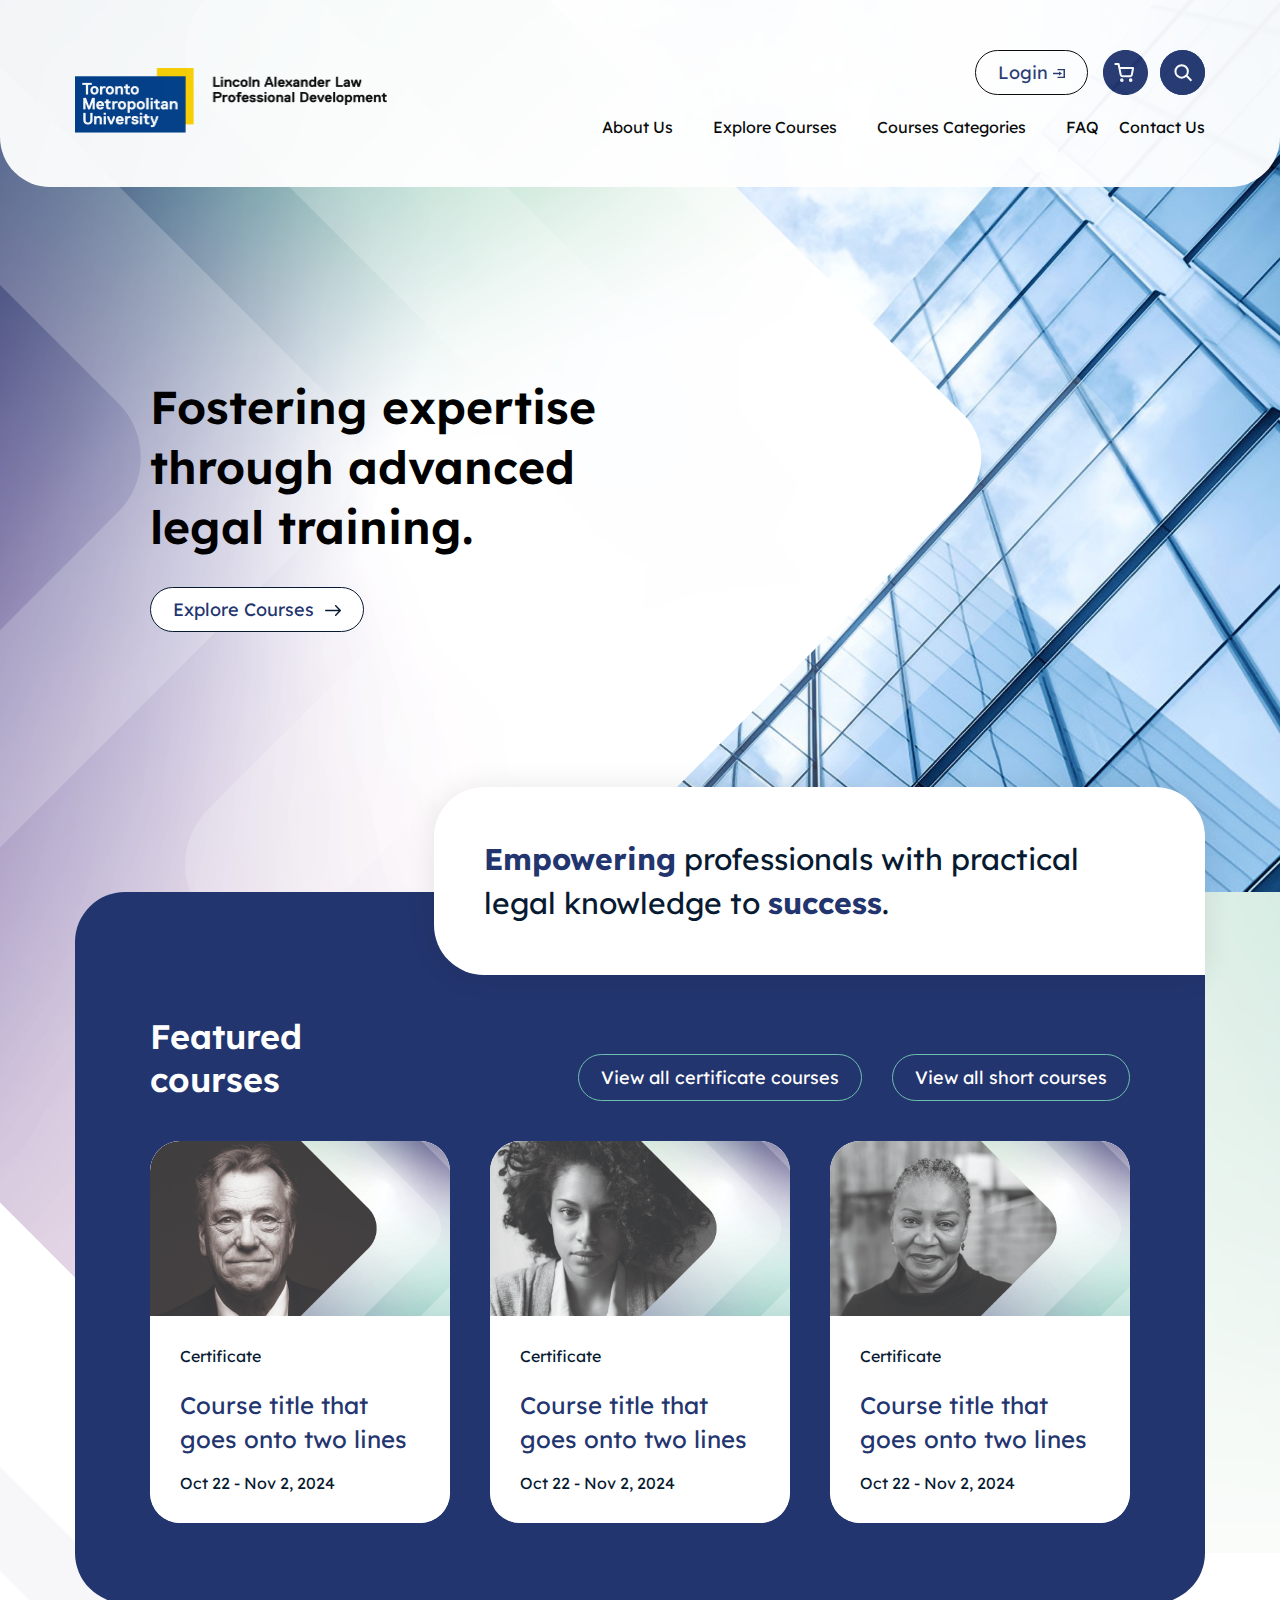
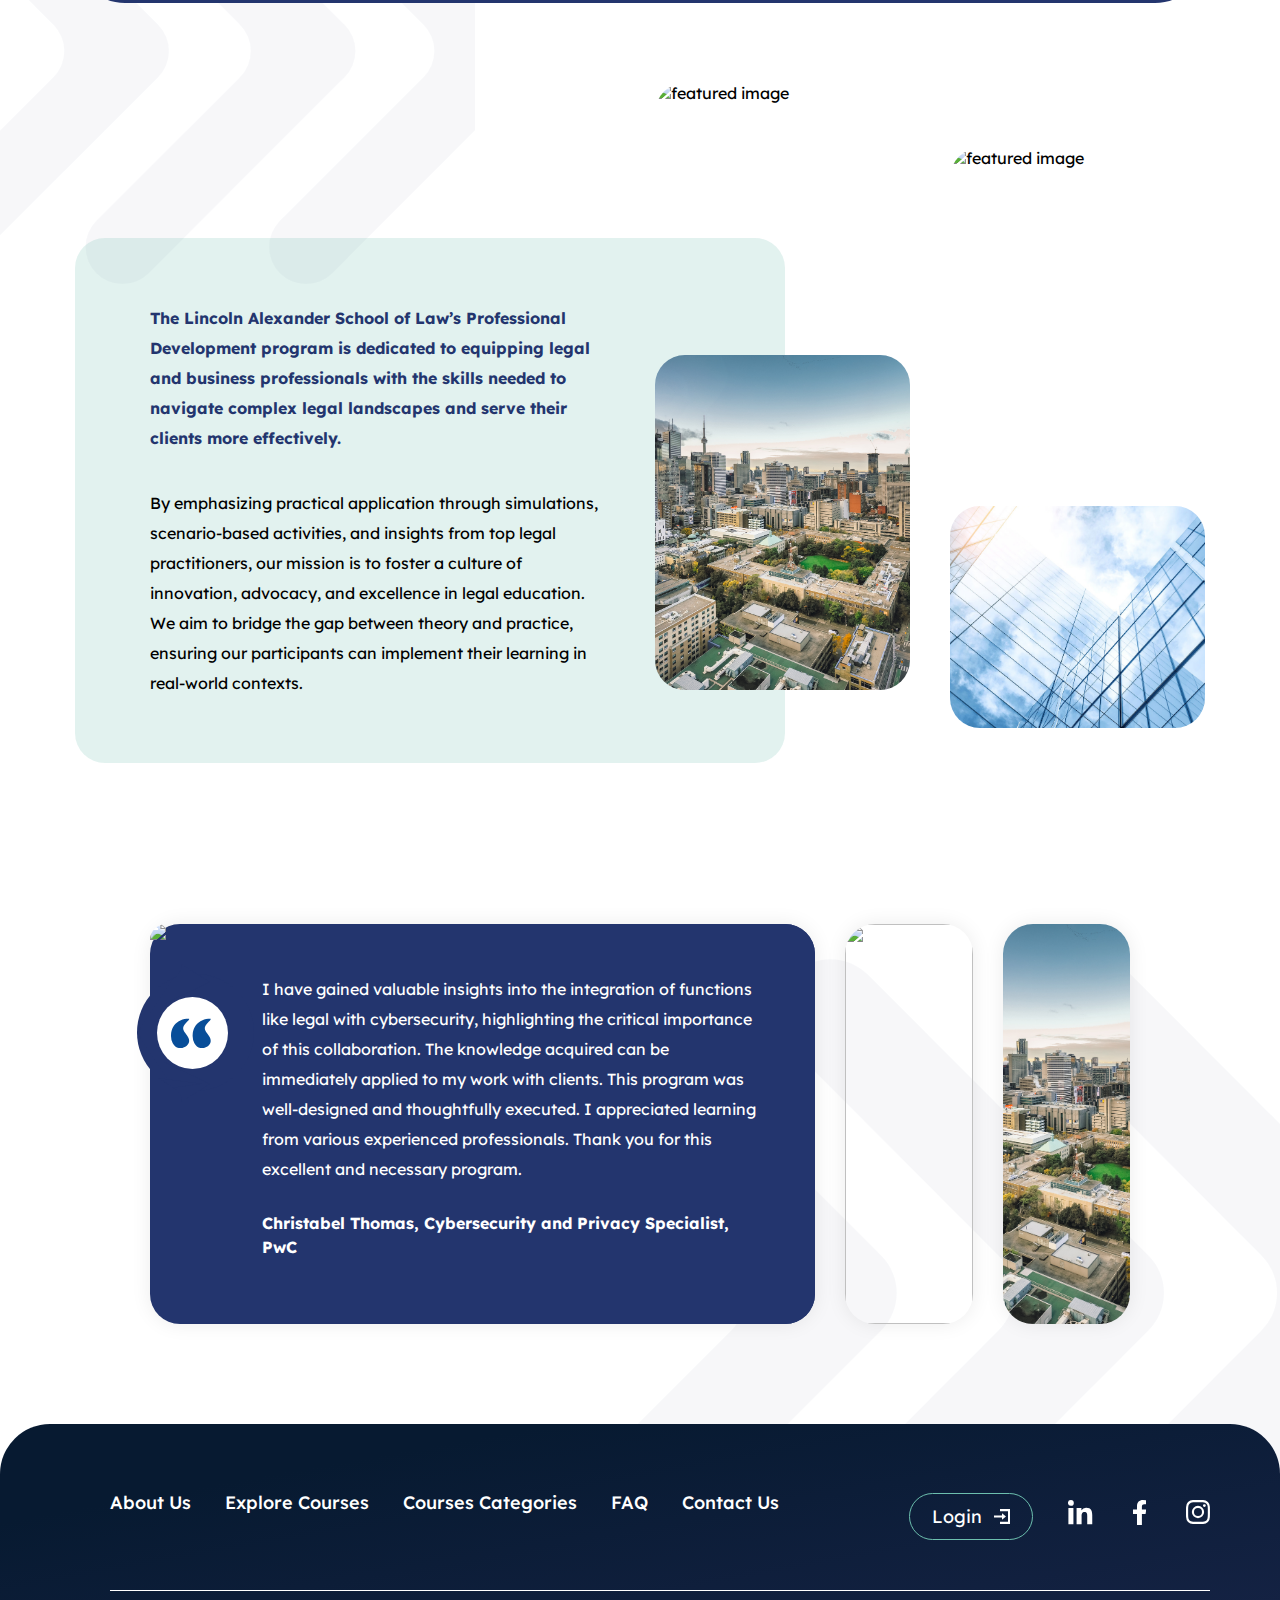
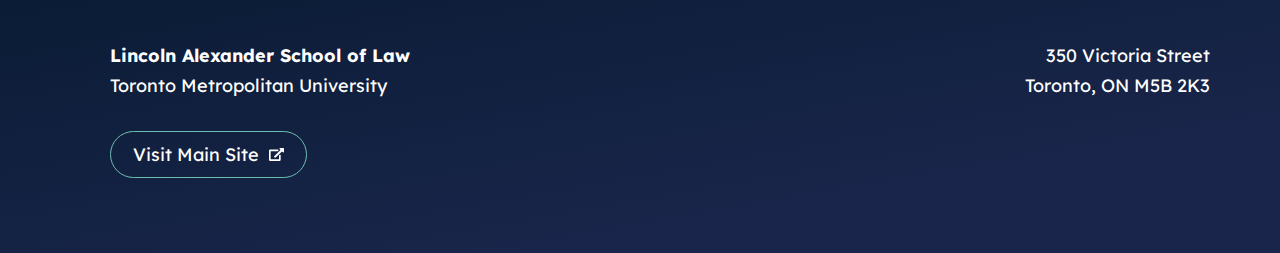
==== commit 251a6608: "homepage QC 2.0" ====
--- a/index.html
+++ b/index.html
@@ -181,50 +181,7 @@
     <!-- testimonial slider -->
     <div class="hp-testimonial-wrapper">
         <!-- Mobile/Tablet -->
-        <!-- <div class="hp-slider-mobile">
-            <div class="hp-slider-item-mobile">
-                <img src="media/featured-photo-1.jpg">
-                <div class="content">
-                    <div class="hp-testimonial-text">
-                        I have gained valuable insights into the integration of functions like legal with cybersecurity, highlighting the critical importance of this collaboration. The knowledge acquired can be immediately applied to my work with clients. This program was well-designed and thoughtfully executed. I appreciated learning from various experienced professionals. Thank you for this excellent and necessary program.
-                    </div>
-                    <div class="hp-testimonial-author">
-                        Christabel Thomas, Cybersecurity and Privacy Specialist, PwC
-                    </div>
-                </div>
-            </div>
-        
-            <div class="hp-slider-item-mobile">
-                <img src="media/featured-photo-2.jpg">
-                <div class="content">
-                    <div class="hp-testimonial-text">
-                        I have gained valuable insights.
-                    </div>
-                    <div class="hp-testimonial-author">
-                        Christabel Thomas, Cybersecurity and Privacy Specialist, PwC
-                    </div>
-                </div>
-            </div>
-        
-            <div class="hp-slider-item-mobile">
-                <img src="media/featured-photo-3.jpg">
-                <div class="content">
-                    <div class="hp-testimonial-text">
-                        I have gained valuable insights into the integration of functions like legal with cybersecurity, highlighting the critical importance of this collaboration.
-                    </div>
-                    <div class="hp-testimonial-author">
-                        Christabel Thomas, Cybersecurity and Privacy Specialist, PwC
-                    </div>
-                </div>
-            </div>
-        </div>
-        
-        <div class="hp-slider-buttons">
-            <button class="hp-slider-btn hp-slider-prev" onclick="plusDivs(-1)"></button>
-            <button class="hp-slider-btn hp-slider-next" onclick="plusDivs(1)"></button>
-        </div> -->
-
-        <div class="hp-slider-mobile main-carousel" data-flickity='{ "cellAlign": "left", "contain": true }'>
+        <div class="hp-slider-mobile main-carousel slider--enabled flickity-enabled" data-flickity='{ "cellAlign": "left", "contain": true, "draggable": true, "wrapAround": true, "imagesLoaded": true, "adaptiveHeight": true }' tabindex="0">
             <div class="hp-slider-item-mobile carousel-cell">
                 <img src="media/featured-photo-1.jpg">
                 <div class="content">
@@ -241,7 +198,7 @@
                 <img src="media/featured-photo-2.jpg">
                 <div class="content">
                     <div class="hp-testimonial-text">
-                        I have gained valuable insights.
+                        I have gained valuable insights into the integration of functions like legal with cybersecurity, highlighting the critical importance of this collaboration. The knowledge acquired can be immediately applied to my work with clients. This program was well-designed and thoughtfully executed. I appreciated learning from various experienced professionals. Thank you for this excellent and necessary program.
                     </div>
                     <div class="hp-testimonial-author">
                         Christabel Thomas, Cybersecurity and Privacy Specialist, PwC
@@ -253,7 +210,7 @@
                 <img src="media/featured-photo-3.jpg">
                 <div class="content">
                     <div class="hp-testimonial-text">
-                        I have gained valuable insights into the integration of functions like legal with cybersecurity, highlighting the critical importance of this collaboration.
+                        I have gained valuable insights into the integration of functions like legal with cybersecurity, highlighting the critical importance of this collaboration. The knowledge acquired can be immediately applied to my work with clients. This program was well-designed and thoughtfully executed. I appreciated learning from various experienced professionals. Thank you for this excellent and necessary program.
                     </div>
                     <div class="hp-testimonial-author">
                         Christabel Thomas, Cybersecurity and Privacy Specialist, PwC
@@ -269,7 +226,7 @@
 
                 <div class="content">
                     <div class="hp-testimonial-text">
-                        I have gained valuable insights into the integration of functions like legal with cybersecurity.
+                        I have gained valuable insights into the integration of functions like legal with cybersecurity, highlighting the critical importance of this collaboration. The knowledge acquired can be immediately applied to my work with clients. This program was well-designed and thoughtfully executed. I appreciated learning from various experienced professionals. Thank you for this excellent and necessary program.
                     </div>
                     <div class="hp-testimonial-author">
                         Christabel Thomas, Cybersecurity and Privacy Specialist, PwC
@@ -282,7 +239,7 @@
 
                 <div class="content">
                     <div class="hp-testimonial-text">
-                        I have gained valuable insights.
+                        I have gained valuable insights into the integration of functions like legal with cybersecurity, highlighting the critical importance of this collaboration. The knowledge acquired can be immediately applied to my work with clients. This program was well-designed and thoughtfully executed. I appreciated learning from various experienced professionals. Thank you for this excellent and necessary program.
                     </div>
                     <div class="hp-testimonial-author">
                         Christabel Thomas, Cybersecurity and Privacy Specialist, PwC
@@ -295,7 +252,7 @@
 
                 <div class="content">
                     <div class="hp-testimonial-text">
-                        I have gained valuable insights into the integration of functions like legal with cybersecurity.
+                        I have gained valuable insights into the integration of functions like legal with cybersecurity, highlighting the critical importance of this collaboration. The knowledge acquired can be immediately applied to my work with clients. This program was well-designed and thoughtfully executed. I appreciated learning from various experienced professionals. Thank you for this excellent and necessary program.
                     </div>
                     <div class="hp-testimonial-author">
                         Christabel Thomas, Cybersecurity and Privacy Specialist, PwC
--- a/css/homepage/hp-testimonial.css
+++ b/css/homepage/hp-testimonial.css
@@ -1,40 +1,17 @@
 .hp-testimonial-wrapper{
-    margin: 50px 0;
+    margin: 50px 30px;
     position: relative;
 }
 
 .hp-testimonial-wrapper::before {
     content: url("data:image/svg+xml,%3Csvg xmlns='http://www.w3.org/2000/svg' xmlns:xlink='http://www.w3.org/1999/xlink' width='386.678' height='281.423' viewBox='0 0 386.678 281.423'%3E%3Cdefs%3E%3CclipPath id='clip-path'%3E%3Crect id='Rectangle_706' data-name='Rectangle 706' width='386.678' height='281.423' fill='%2323356e'/%3E%3C/clipPath%3E%3C/defs%3E%3Cg id='Group_625' data-name='Group 625' transform='translate(685.076 -1363)'%3E%3Cg id='Group_585' data-name='Group 585' transform='translate(-685.076 1363)' opacity='0.03' style='isolation: isolate'%3E%3Cg id='Group_577' data-name='Group 577' transform='translate(0 0)' clip-path='url(%23clip-path)'%3E%3Cpath id='Path_629' data-name='Path 629' d='M38.172,274.874,156.525,156.523a22.36,22.36,0,0,0,0-31.622L38.172,6.549A22.36,22.36,0,0,0,6.55,38.171L93.277,124.9a22.36,22.36,0,0,1,0,31.622L6.549,243.252a22.361,22.361,0,0,0,0,31.621h0a22.36,22.36,0,0,0,31.624,0' transform='translate(0 0)' fill='%2323356e'/%3E%3Cpath id='Path_630' data-name='Path 630' d='M386.719,274.873h0a22.36,22.36,0,0,0,31.624,0L536.7,156.523a22.36,22.36,0,0,0,0-31.622L418.342,6.55A22.36,22.36,0,0,0,386.72,38.172L473.447,124.9a22.361,22.361,0,0,1,0,31.622l-86.727,86.73a22.36,22.36,0,0,0,0,31.621' transform='translate(-267.478 -0.001)' fill='%2323356e'/%3E%3Cpath id='Path_631' data-name='Path 631' d='M760.881,274.873h0a22.36,22.36,0,0,0,31.624,0L910.858,156.523a22.36,22.36,0,0,0,0-31.622L792.5,6.55a22.36,22.36,0,0,0-31.622,31.622L847.61,124.9a22.36,22.36,0,0,1,0,31.622l-86.728,86.73a22.36,22.36,0,0,0,0,31.621' transform='translate(-530.729 -0.001)' fill='%2323356e'/%3E%3C/g%3E%3C/g%3E%3C/g%3E%3C/svg%3E%0A");
     height: 100%;
-    right: -30px;
     position: absolute;
     top: -263px;
     z-index: -1;
     overflow: hidden;
     width: 60%;
 }
-
-.carousel-cell:first-of-type {
-    padding-left: 30px;
-    padding-right: 0;
-    width: 80%;
-}
-
-.carousel-cell:nth-of-type(2) {
-    padding-left: 30px;
-    width: calc(80% + 30px);
-}
-
-.carousel-cell:nth-of-type(3) {
-    padding-right: 30px;
-    text-decoration: none;
-    width: 80%;
-}
-
-/* .hp-testimonial-wrapper .hp-slider-mobile .hp-slider-item-mobile {
-    margin-left: 30px;
-    margin-right: 30px;
-} */
 
 .hp-testimonial-wrapper .hp-slider-mobile .hp-slider-item-mobile img{
     border-radius: 30px;
@@ -125,11 +102,80 @@
     display: none;
 }
 
+/* flickity */
+.main-carousel.slider--enabled {
+    padding-bottom: 80px;
+}
+
+.carousel-cell {
+    width: 100% !important;
+}
+
+.flickity-page-dots {
+    display: none;
+}
+
+.flickity-prev-next-button {
+    background-color: #084E99 !important;
+    bottom: -11px;
+    outline: none;
+    top: auto !important;
+}
+
+.flickity-prev-next-button svg {
+    display: none;
+}
+
+.flickity-button:focus {
+    outline: 0;
+    box-shadow: none !important;
+}
+
+.previous {
+    position: relative;
+    left: calc(50% - 50px) !important;
+}
+
+.previous:hover::after,
+.previous:focus::after {
+    left: calc(50% - 13px);
+}
+
+.previous::after {
+    top: calc(50% - 6px);
+    left: calc(50% - 8px);
+    position: absolute;
+    content: url("data:image/svg+xml,%3Csvg xmlns='http://www.w3.org/2000/svg' width='16.354' height='10.908' viewBox='0 0 16.354 10.908'%3E%3Cpath id='Icon_ionic-ios-arrow-round-forward' data-name='Icon ionic-ios-arrow-round-forward' d='M13.8,11.461a.742.742,0,0,1,.006,1.045l-3.454,3.459H23.5a.739.739,0,0,1,0,1.477H10.357L13.811,20.9a.748.748,0,0,1-.006,1.045.735.735,0,0,1-1.04-.006L8.085,17.226h0a.829.829,0,0,1-.153-.233.7.7,0,0,1-.057-.284.74.74,0,0,1,.21-.517l4.681-4.715A.724.724,0,0,1,13.8,11.461Z' transform='translate(-7.875 -11.252)' fill='%23fff'/%3E%3C/svg%3E%0A");
+}
+
+.next {
+    position: relative;
+    right: calc(50% - 50px) !important;
+}
+
+.next:hover::after,
+.next:focus::after {
+    left: calc(50% - 3px);
+}
+
+.next::after {
+    top: calc(50% - 6px);
+    left: calc(50% - 8px);
+    position: absolute;
+    content: url("data:image/svg+xml,%3Csvg xmlns='http://www.w3.org/2000/svg' width='16.354' height='10.908' viewBox='0 0 16.354 10.908'%3E%3Cpath id='Icon_ionic-ios-arrow-round-forward' data-name='Icon ionic-ios-arrow-round-forward' d='M18.3,11.461a.742.742,0,0,0-.006,1.045l3.454,3.459H8.608a.739.739,0,0,0,0,1.477H21.747L18.293,20.9a.748.748,0,0,0,.006,1.045.735.735,0,0,0,1.04-.006l4.681-4.715h0a.829.829,0,0,0,.153-.233.7.7,0,0,0,.057-.284.74.74,0,0,0-.21-.517l-4.681-4.715A.724.724,0,0,0,18.3,11.461Z' transform='translate(-7.875 -11.251)' fill='%23fff'/%3E%3C/svg%3E%0A");
+}
+
+.previous:focus,
+.next:focus {
+    outline: 2px dotted var(--black) !important;
+    outline-offset: 4px;
+}
+
 /* Media Queries */
 @media (min-width: 650px) {
 
     .hp-testimonial-wrapper{
-        margin: -10px 110px 45px 110px;
+        margin: -10px 0 45px 0;
         position: relative;
     }
 
@@ -140,7 +186,7 @@
         position: absolute;
         top: -530px;
         z-index: -1;
-        width: calc(100% + 60px);
+        width: calc(100% - 50px);
     }
     
     .hp-testimonial-wrapper .hp-slider-mobile .hp-slider-item-mobile img{
@@ -181,6 +227,77 @@
     
     .hp-slider-next::after {
         margin-left: 17px;
+    }
+
+    /* flickity */
+    .main-carousel.slider--enabled {
+        padding-bottom: 80px;
+    }
+
+    .carousel-cell {
+        width: calc(100% - 220px) !important;
+        left: 90px !important;
+        padding: 0 20px !important;
+    }
+
+    .flickity-page-dots {
+        display: none;
+    }
+
+    .flickity-prev-next-button {
+        background-color: #084E99 !important;
+        bottom: -11px;
+        outline: none;
+        top: auto !important;
+    }
+
+    .flickity-prev-next-button svg {
+        display: none;
+    }
+
+    .flickity-button:focus {
+        outline: 0;
+        box-shadow: none !important;
+    }
+
+    .previous {
+        position: relative;
+        left: calc(50% - 50px) !important;
+    }
+
+    .previous:hover::after,
+    .previous:focus::after {
+        left: calc(50% - 13px);
+    }
+
+    .previous::after {
+        top: calc(50% - 6px);
+        left: calc(50% - 8px);
+        position: absolute;
+        content: url("data:image/svg+xml,%3Csvg xmlns='http://www.w3.org/2000/svg' width='16.354' height='10.908' viewBox='0 0 16.354 10.908'%3E%3Cpath id='Icon_ionic-ios-arrow-round-forward' data-name='Icon ionic-ios-arrow-round-forward' d='M13.8,11.461a.742.742,0,0,1,.006,1.045l-3.454,3.459H23.5a.739.739,0,0,1,0,1.477H10.357L13.811,20.9a.748.748,0,0,1-.006,1.045.735.735,0,0,1-1.04-.006L8.085,17.226h0a.829.829,0,0,1-.153-.233.7.7,0,0,1-.057-.284.74.74,0,0,1,.21-.517l4.681-4.715A.724.724,0,0,1,13.8,11.461Z' transform='translate(-7.875 -11.252)' fill='%23fff'/%3E%3C/svg%3E%0A");
+    }
+
+    .next {
+        position: relative;
+        right: calc(50% - 50px) !important;
+    }
+
+    .next:hover::after,
+    .next:focus::after {
+        left: calc(50% - 3px);
+    }
+
+    .next::after {
+        top: calc(50% - 6px);
+        left: calc(50% - 8px);
+        position: absolute;
+        content: url("data:image/svg+xml,%3Csvg xmlns='http://www.w3.org/2000/svg' width='16.354' height='10.908' viewBox='0 0 16.354 10.908'%3E%3Cpath id='Icon_ionic-ios-arrow-round-forward' data-name='Icon ionic-ios-arrow-round-forward' d='M18.3,11.461a.742.742,0,0,0-.006,1.045l3.454,3.459H8.608a.739.739,0,0,0,0,1.477H21.747L18.293,20.9a.748.748,0,0,0,.006,1.045.735.735,0,0,0,1.04-.006l4.681-4.715h0a.829.829,0,0,0,.153-.233.7.7,0,0,0,.057-.284.74.74,0,0,0-.21-.517l-4.681-4.715A.724.724,0,0,0,18.3,11.461Z' transform='translate(-7.875 -11.251)' fill='%23fff'/%3E%3C/svg%3E%0A");
+    }
+
+    .previous:focus,
+    .next:focus {
+        outline: 2px dotted var(--black) !important;
+        outline-offset: 4px;
     }
 }
 
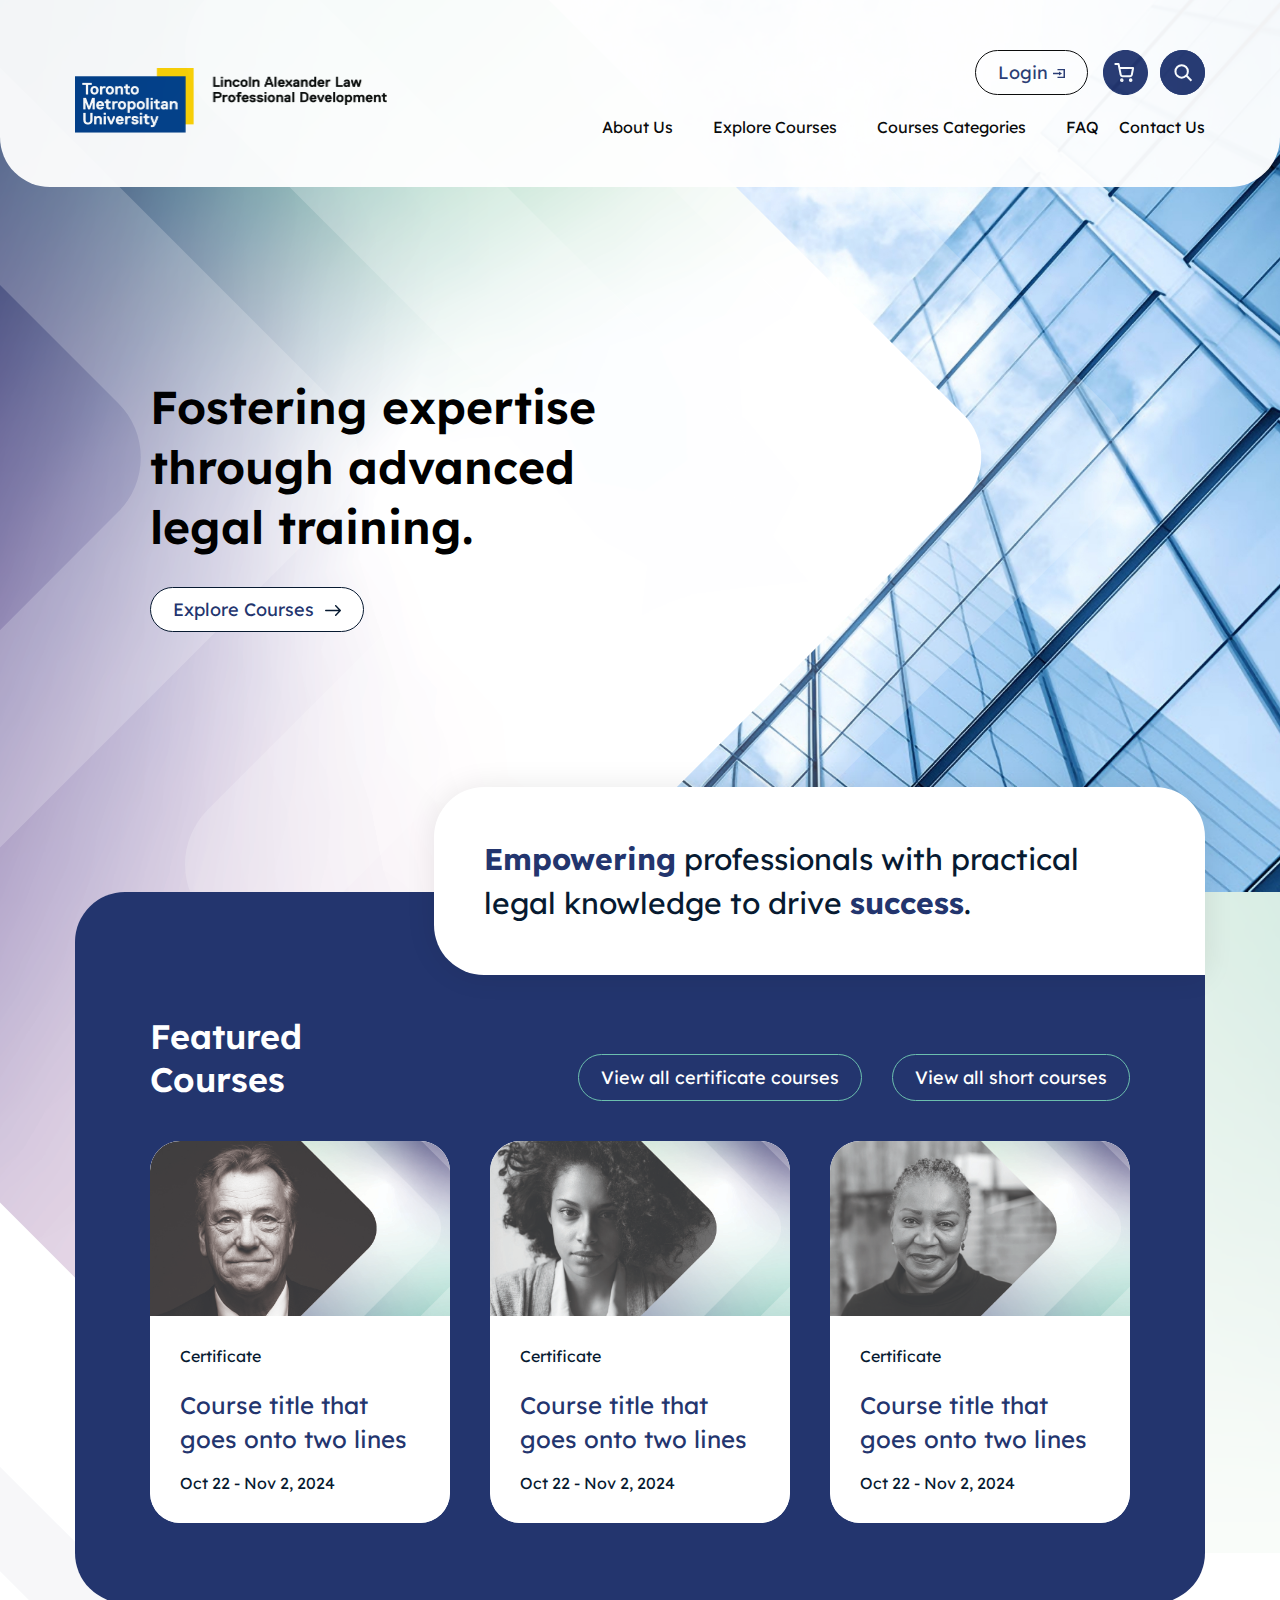
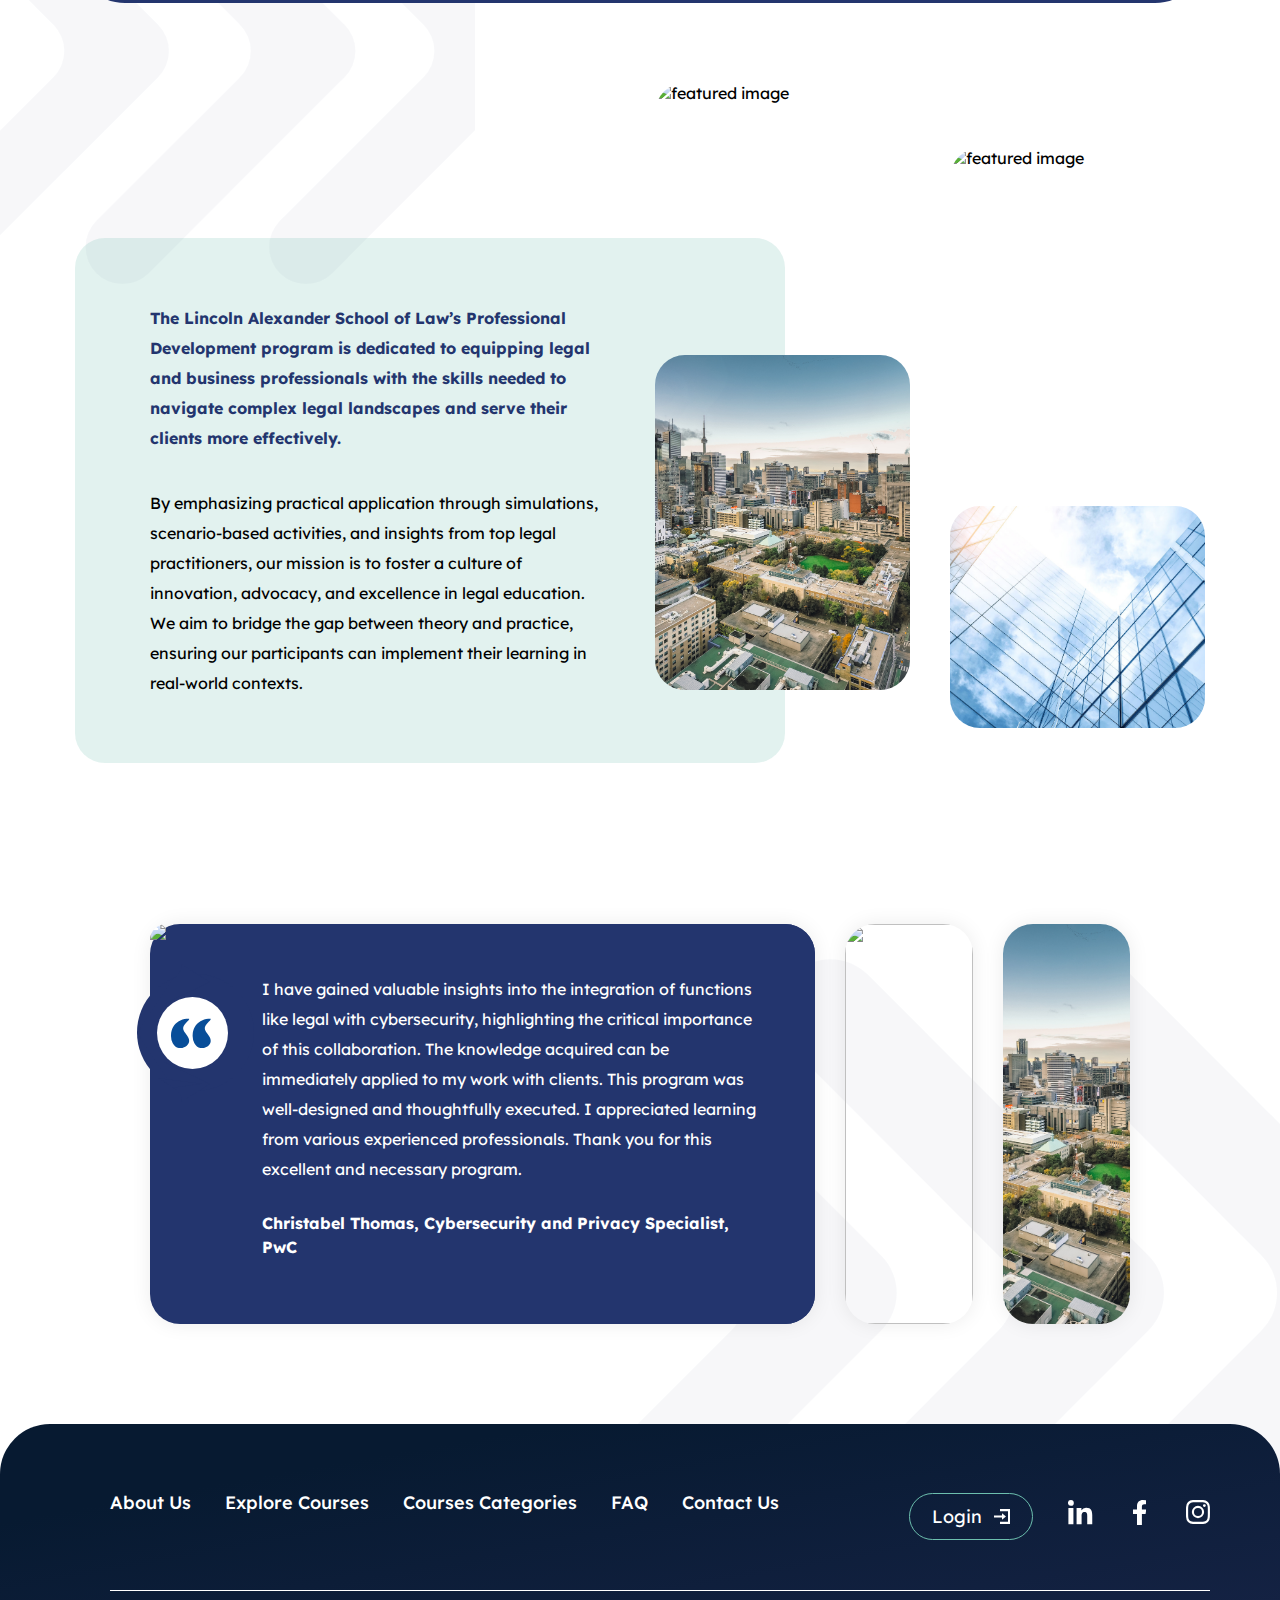
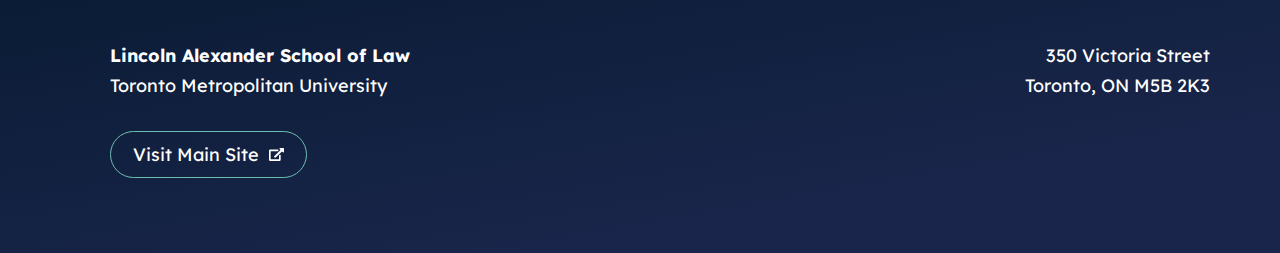
==== commit 323d1453: "about us" ====
--- a/index.html
+++ b/index.html
@@ -111,12 +111,12 @@
 
     <!-- featured resources -->
     <div class="hp-featured-resources-wrapper">
-        <div class="hp-resources-featured-text"><b>Empowering</b> professionals with practical legal knowledge to <b>success</b>.</div>
+        <div class="hp-resources-featured-text"><b>Empowering</b> professionals with practical legal knowledge to drive <b>success</b>.</div>
         
         <div class="hp-resources-header">
 
             <div class="hp-resources-header-laptop">
-                <div class="hp-resources-header-text">Featured courses</div>
+                <div class="hp-resources-header-text">Featured Courses</div>
 
                 <div class="hp-resources-header-buttons-laptop">
                     <a href="#" class="hp-resources-link-first-laptop btn">View all certificate courses</a>
--- a/css/style.css
+++ b/css/style.css
@@ -18,7 +18,7 @@
 }
 
 strong {
-    color: var(--green);
+    color: #CBE9E3;
     font-weight: var(--bold);
 }
 
@@ -62,7 +62,7 @@
     outline: 3px solid;
     outline-color: transparent;
     outline-offset: -3px;
-    transition: outline-color 0.3s;
+    transition: all 0.3s;
 }
 
 .btn-lt {
@@ -77,7 +77,7 @@
     height: fit-content;
     outline: 3px solid;
     outline-color: transparent;
-    transition: outline-color 0.3s;
+    transition: all 0.3s;
     outline-offset: -3px;
 }
 
@@ -93,7 +93,7 @@
     height: fit-content;
     outline: 3px solid;
     outline-color: transparent;
-    transition: outline-color 0.3s;
+    transition: all 0.3s;
     outline-offset: -3px;
 }
 
